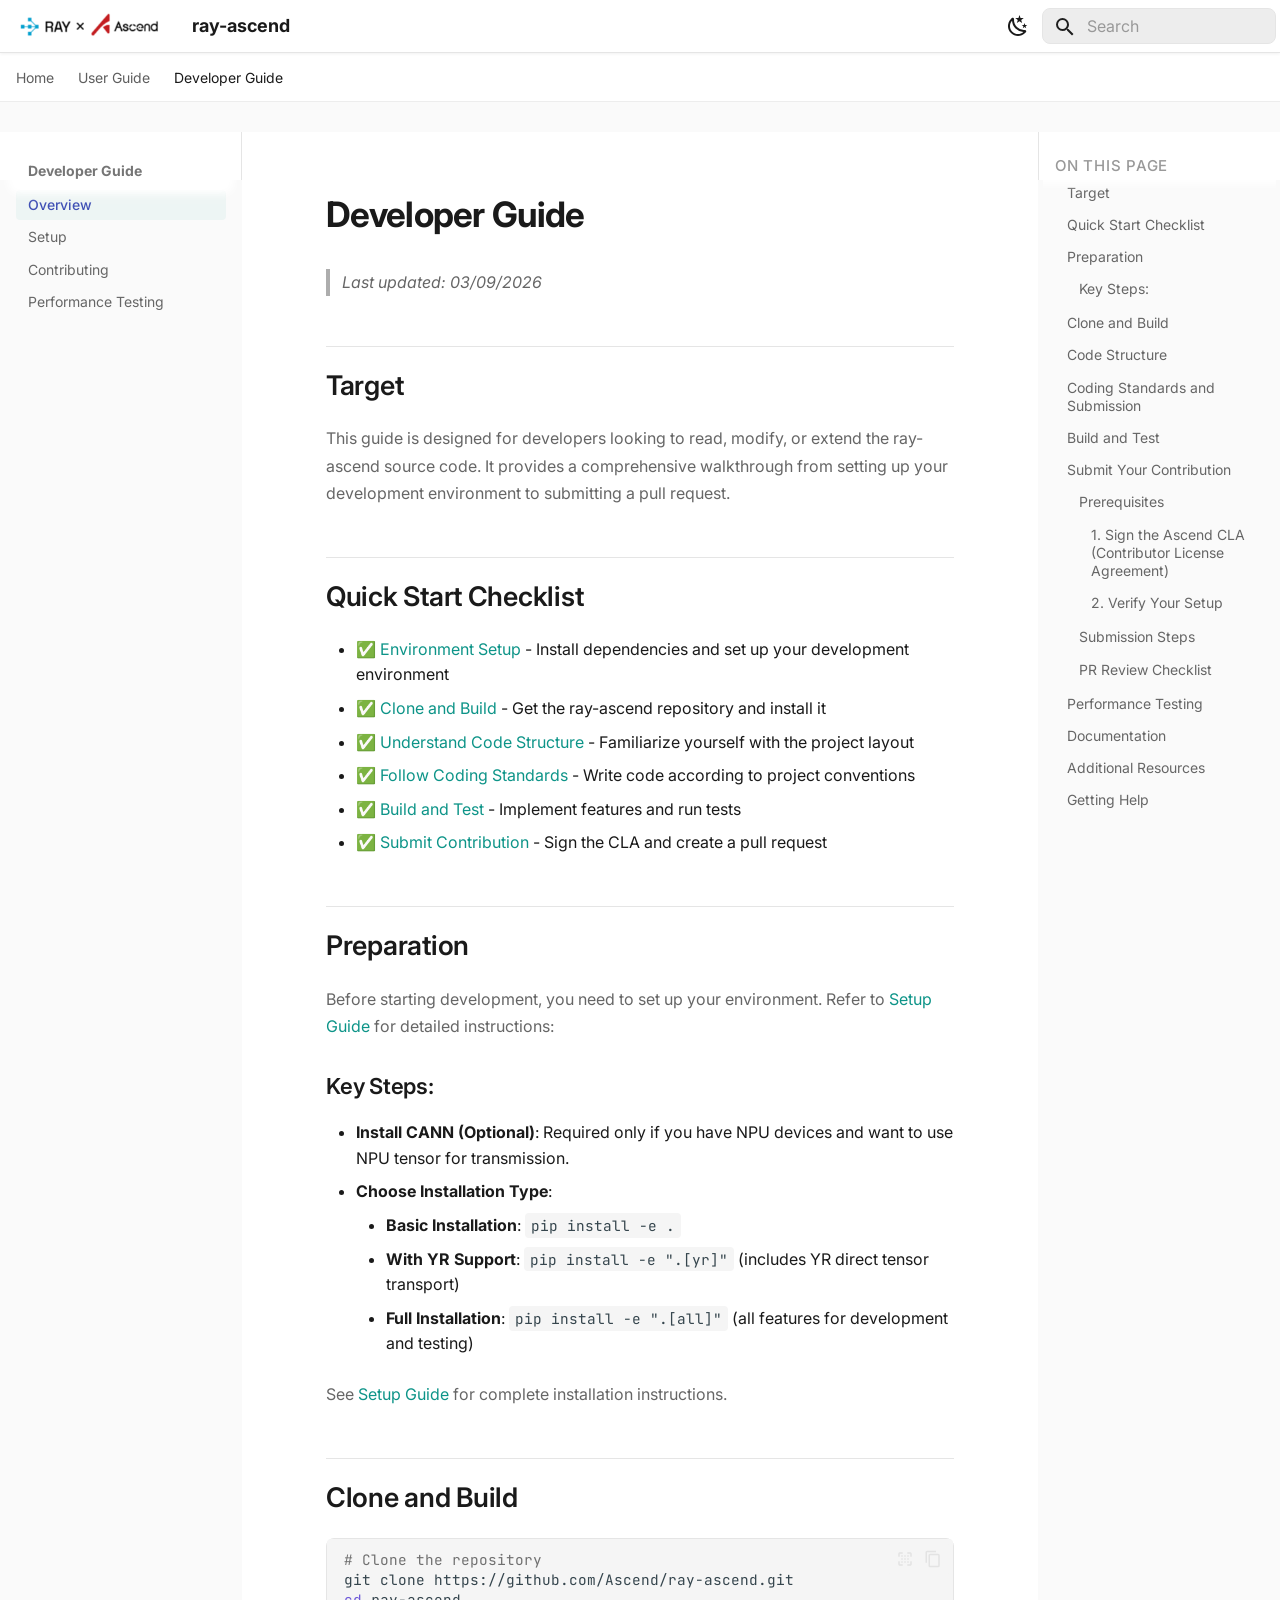
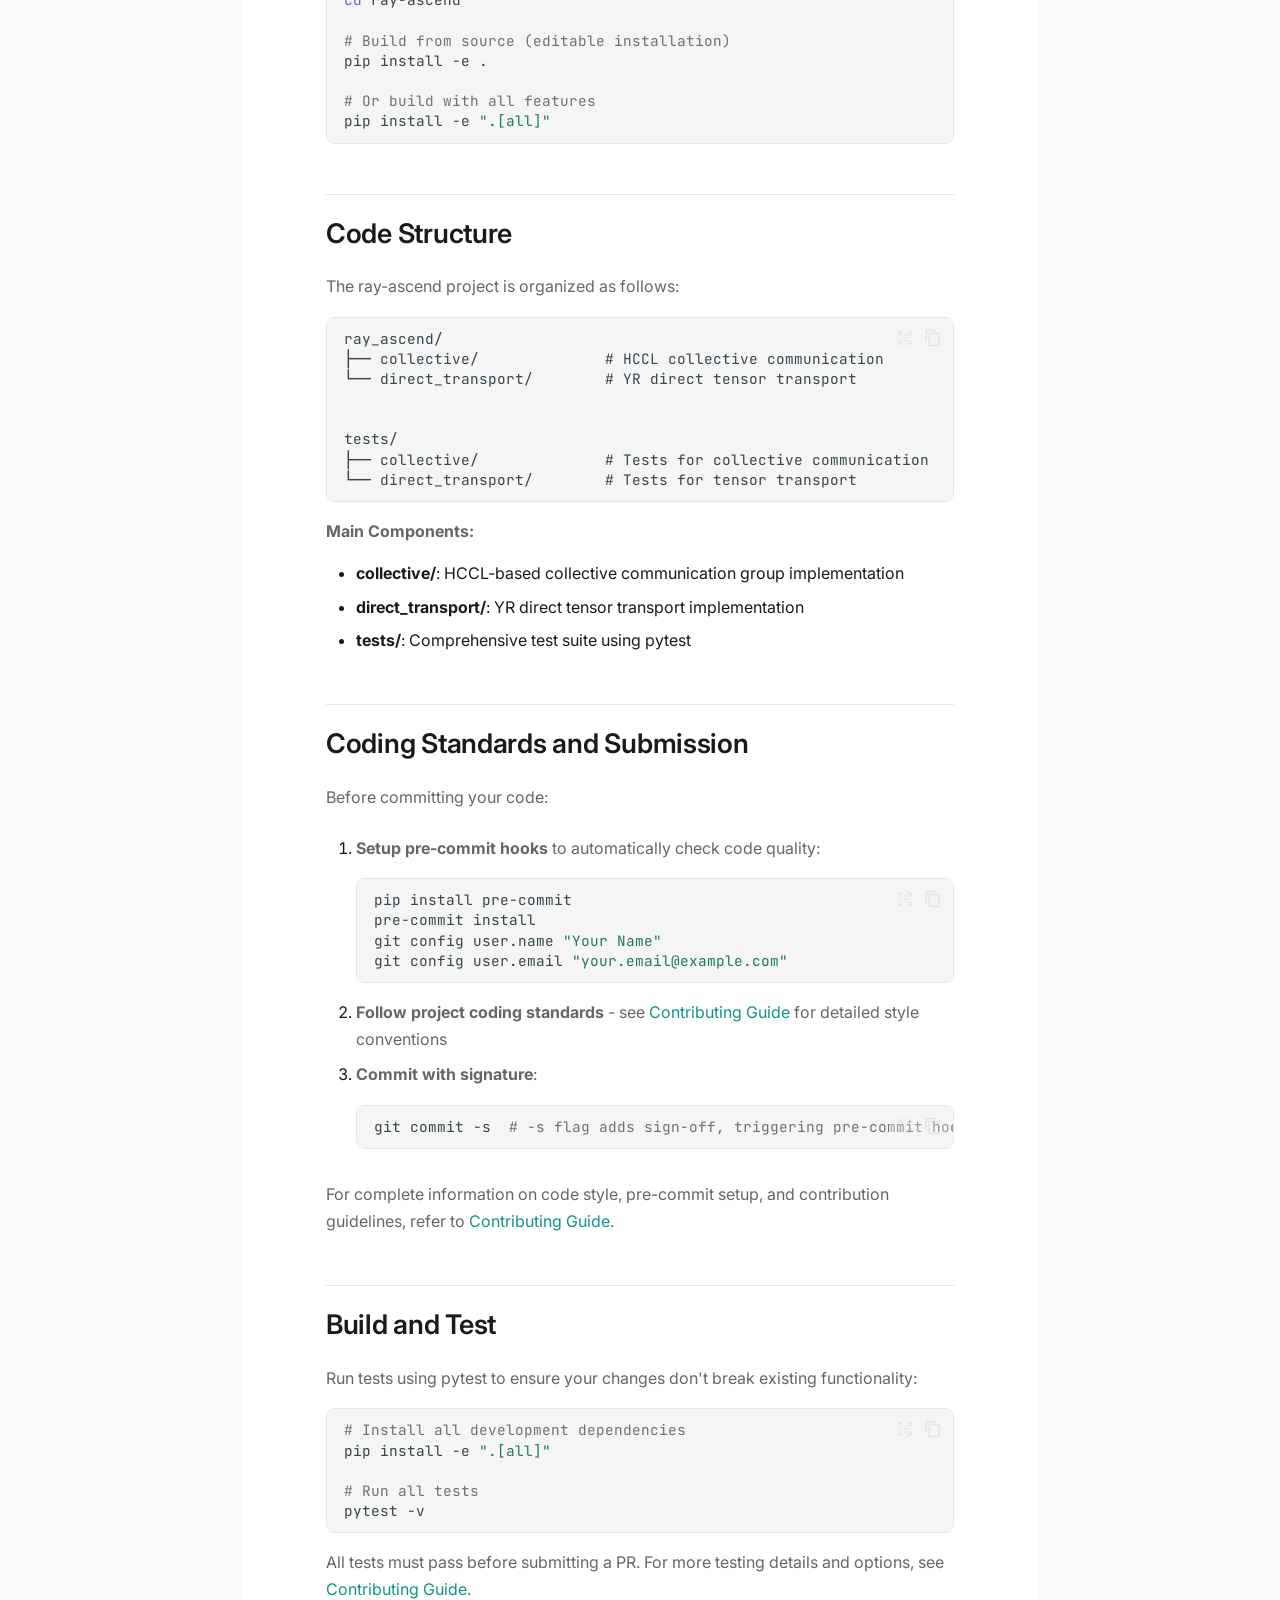
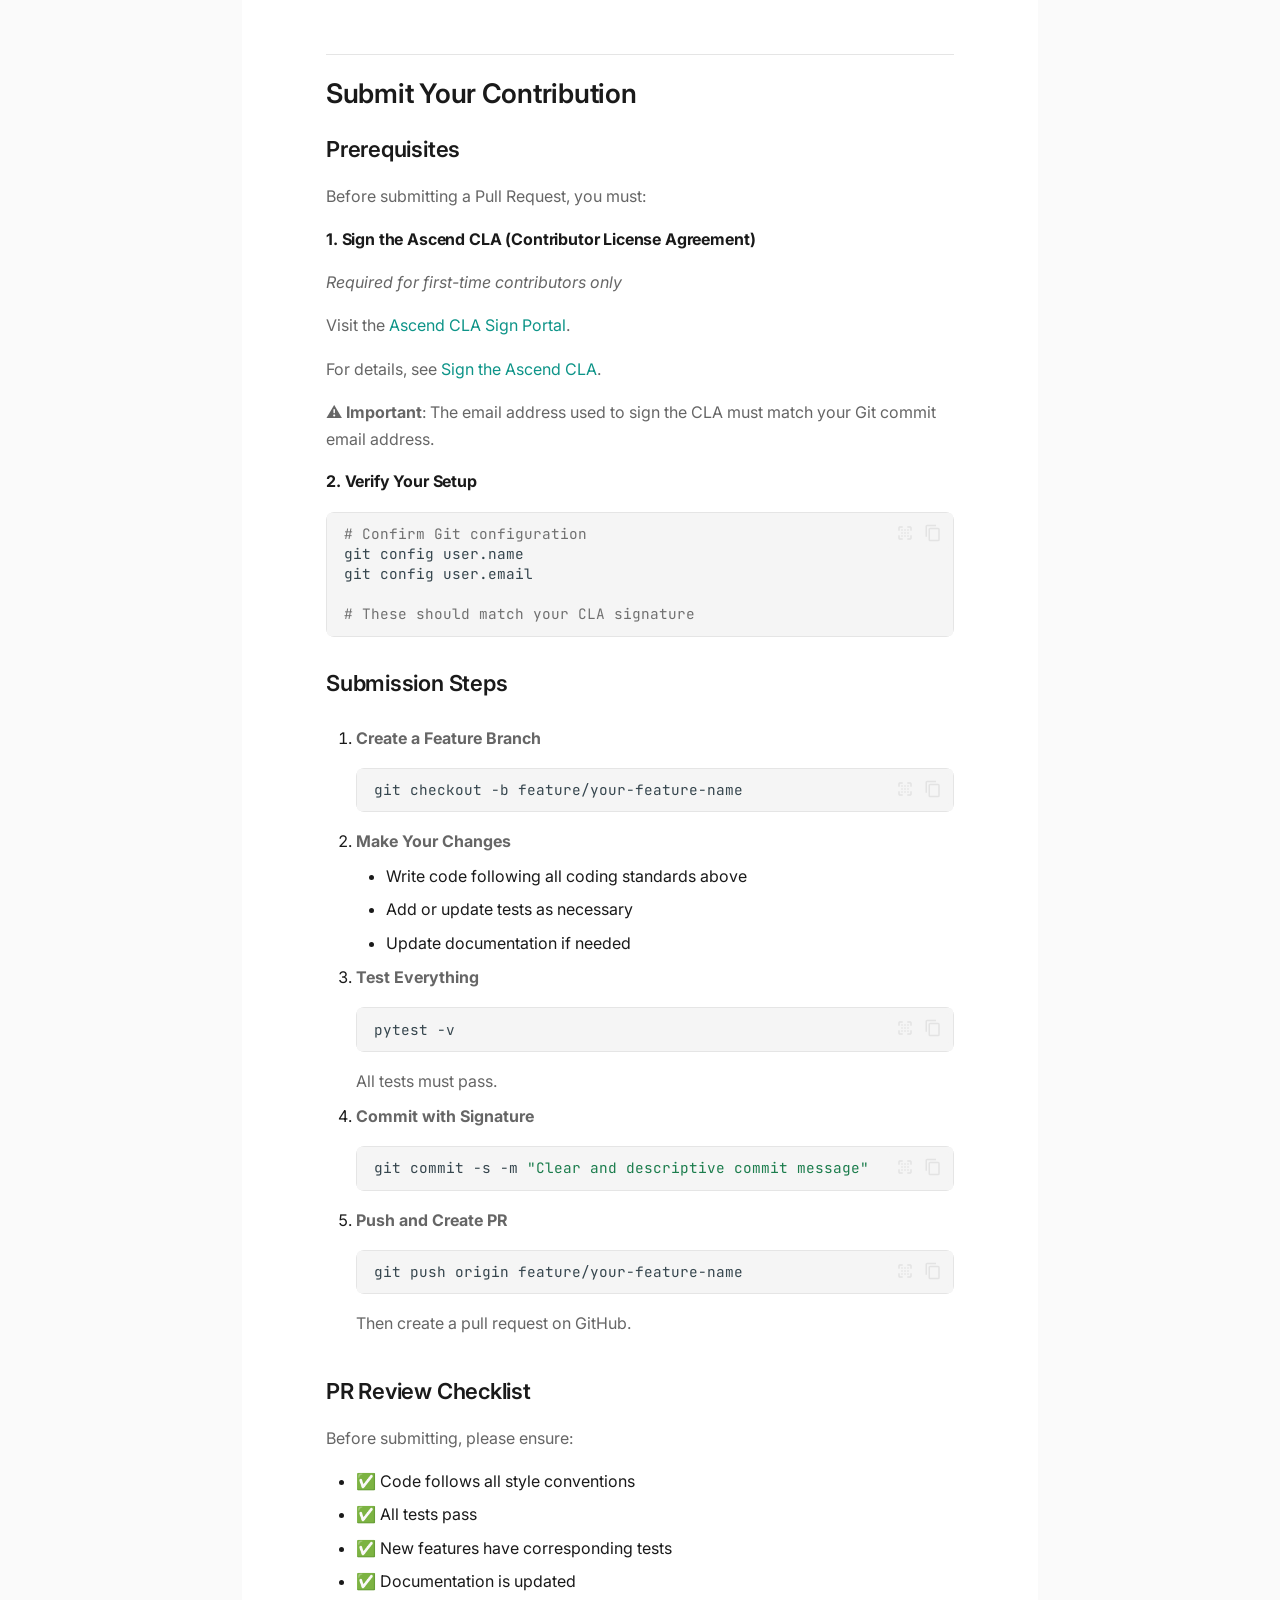
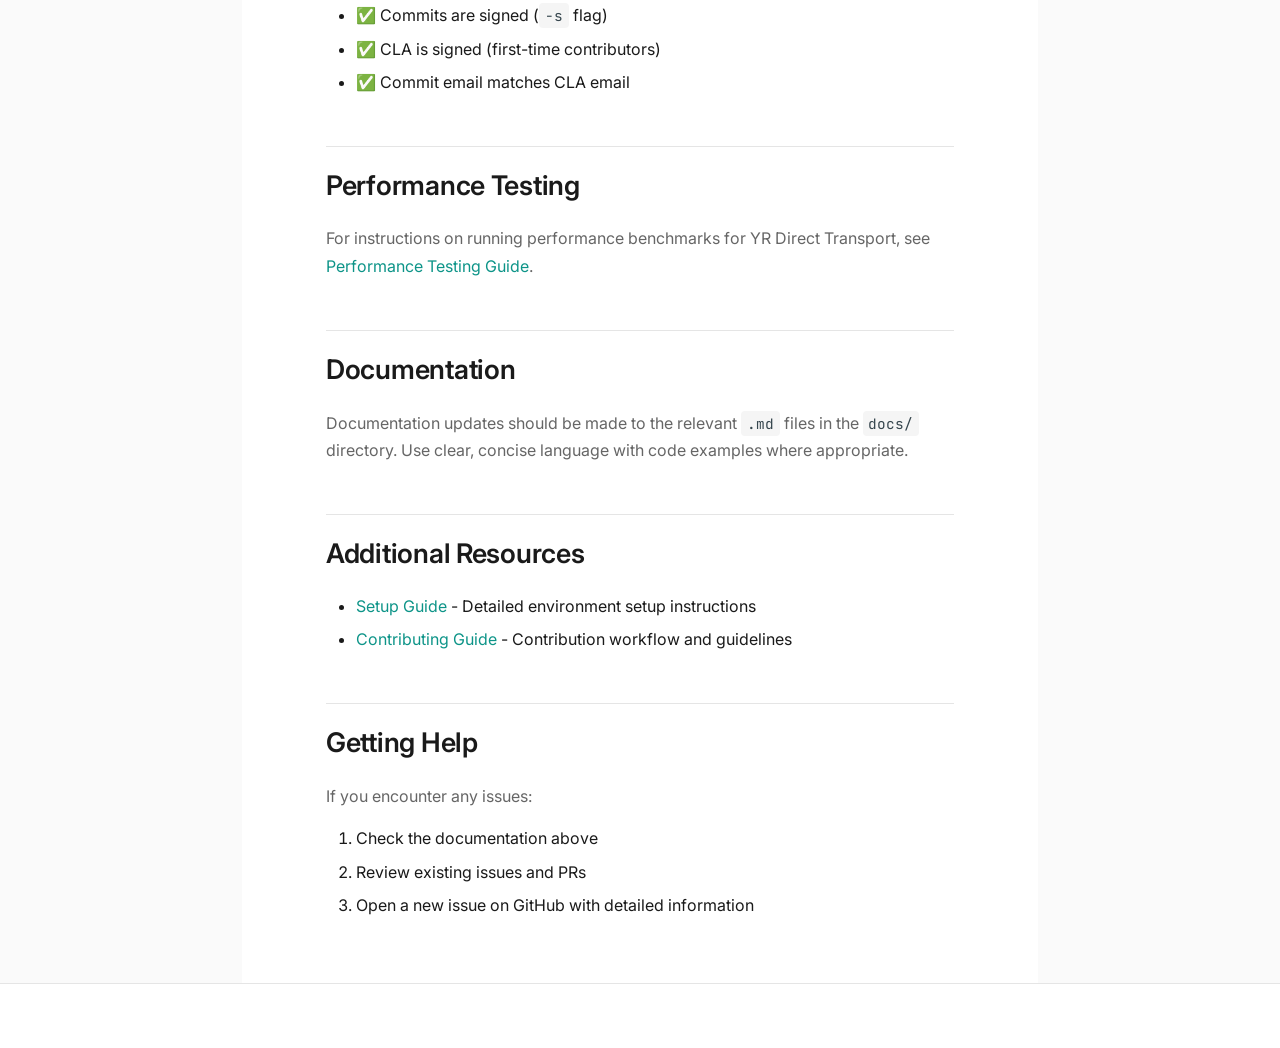
==== developer_guide/index.html @ de4c12b0 "Deployed 67916be with MkDocs version: 1.6.1" ====
<!doctype html>
<html lang="en" class="no-js">
  <head>
    
      <meta charset="utf-8">
      <meta name="viewport" content="width=device-width,initial-scale=1">
      
        <meta name="description" content="Ray Ascend">
      
      
        <meta name="author" content="ray-ascend">
      
      
      
        <link rel="prev" href="../user_guide/best_practices/">
      
      
        <link rel="next" href="setup/">
      
      
        
      
      
      <link rel="icon" href="../logo/ray-ascend-logo.png">
      <meta name="generator" content="mkdocs-1.6.1, mkdocs-material-9.7.6">
    
    
      
        <title>Overview - ray-ascend</title>
      
    
    
      <link rel="stylesheet" href="../assets/stylesheets/main.484c7ddc.min.css">
      
        
        <link rel="stylesheet" href="../assets/stylesheets/palette.ab4e12ef.min.css">
      
      


    
    
      
    
    
      
        
        
        <link rel="preconnect" href="https://fonts.gstatic.com" crossorigin>
        <link rel="stylesheet" href="https://fonts.googleapis.com/css?family=Inter:300,300i,400,400i,700,700i%7CJetBrains+Mono:400,400i,700,700i&display=fallback">
        <style>:root{--md-text-font:"Inter";--md-code-font:"JetBrains Mono"}</style>
      
    
    
      <link rel="stylesheet" href="../stylesheets/extra.css">
    
    <script>__md_scope=new URL("..",location),__md_hash=e=>[...e].reduce(((e,_)=>(e<<5)-e+_.charCodeAt(0)),0),__md_get=(e,_=localStorage,t=__md_scope)=>JSON.parse(_.getItem(t.pathname+"."+e)),__md_set=(e,_,t=localStorage,a=__md_scope)=>{try{t.setItem(a.pathname+"."+e,JSON.stringify(_))}catch(e){}}</script>
    
      

    
    
  </head>
  
  
    
    
      
    
    
    
    
    <body dir="ltr" data-md-color-scheme="default" data-md-color-primary="white" data-md-color-accent="teal">
  
    
    <input class="md-toggle" data-md-toggle="drawer" type="checkbox" id="__drawer" autocomplete="off">
    <input class="md-toggle" data-md-toggle="search" type="checkbox" id="__search" autocomplete="off">
    <label class="md-overlay" for="__drawer"></label>
    <div data-md-component="skip">
      
        
        <a href="#developer-guide" class="md-skip">
          Skip to content
        </a>
      
    </div>
    <div data-md-component="announce">
      
    </div>
    
    
      

<header class="md-header" data-md-component="header">
  <nav class="md-header__inner md-grid" aria-label="Header">
    <a href=".." title="ray-ascend" class="md-header__button md-logo" aria-label="ray-ascend" data-md-component="logo">
      
  <img src="../logo/ray-ascend-logo.png" alt="logo">

    </a>
    <label class="md-header__button md-icon" for="__drawer">
      
      <svg xmlns="http://www.w3.org/2000/svg" viewBox="0 0 24 24"><path d="M3 6h18v2H3zm0 5h18v2H3zm0 5h18v2H3z"/></svg>
    </label>
    <div class="md-header__title" data-md-component="header-title">
      <div class="md-header__ellipsis">
        <div class="md-header__topic">
          <span class="md-ellipsis">
            ray-ascend
          </span>
        </div>
        <div class="md-header__topic" data-md-component="header-topic">
          <span class="md-ellipsis">
            
              Overview
            
          </span>
        </div>
      </div>
    </div>
    
      
        <form class="md-header__option" data-md-component="palette">
  
    
    
    
    <input class="md-option" data-md-color-media="(prefers-color-scheme: light)" data-md-color-scheme="default" data-md-color-primary="white" data-md-color-accent="teal"  aria-label="Switch to dark mode"  type="radio" name="__palette" id="__palette_0">
    
      <label class="md-header__button md-icon" title="Switch to dark mode" for="__palette_1" hidden>
        <svg xmlns="http://www.w3.org/2000/svg" viewBox="0 0 24 24"><path d="m17.75 4.09-2.53 1.94.91 3.06-2.63-1.81-2.63 1.81.91-3.06-2.53-1.94L12.44 4l1.06-3 1.06 3zm3.5 6.91-1.64 1.25.59 1.98-1.7-1.17-1.7 1.17.59-1.98L15.75 11l2.06-.05L18.5 9l.69 1.95zm-2.28 4.95c.83-.08 1.72 1.1 1.19 1.85-.32.45-.66.87-1.08 1.27C15.17 23 8.84 23 4.94 19.07c-3.91-3.9-3.91-10.24 0-14.14.4-.4.82-.76 1.27-1.08.75-.53 1.93.36 1.85 1.19-.27 2.86.69 5.83 2.89 8.02a9.96 9.96 0 0 0 8.02 2.89m-1.64 2.02a12.08 12.08 0 0 1-7.8-3.47c-2.17-2.19-3.33-5-3.49-7.82-2.81 3.14-2.7 7.96.31 10.98 3.02 3.01 7.84 3.12 10.98.31"/></svg>
      </label>
    
  
    
    
    
    <input class="md-option" data-md-color-media="(prefers-color-scheme: dark)" data-md-color-scheme="slate" data-md-color-primary="black" data-md-color-accent="teal"  aria-label="Switch to light mode"  type="radio" name="__palette" id="__palette_1">
    
      <label class="md-header__button md-icon" title="Switch to light mode" for="__palette_0" hidden>
        <svg xmlns="http://www.w3.org/2000/svg" viewBox="0 0 24 24"><path d="M12 7a5 5 0 0 1 5 5 5 5 0 0 1-5 5 5 5 0 0 1-5-5 5 5 0 0 1 5-5m0 2a3 3 0 0 0-3 3 3 3 0 0 0 3 3 3 3 0 0 0 3-3 3 3 0 0 0-3-3m0-7 2.39 3.42C13.65 5.15 12.84 5 12 5s-1.65.15-2.39.42zM3.34 7l4.16-.35A7.2 7.2 0 0 0 5.94 8.5c-.44.74-.69 1.5-.83 2.29zm.02 10 1.76-3.77a7.131 7.131 0 0 0 2.38 4.14zM20.65 7l-1.77 3.79a7.02 7.02 0 0 0-2.38-4.15zm-.01 10-4.14.36c.59-.51 1.12-1.14 1.54-1.86.42-.73.69-1.5.83-2.29zM12 22l-2.41-3.44c.74.27 1.55.44 2.41.44.82 0 1.63-.17 2.37-.44z"/></svg>
      </label>
    
  
</form>
      
    
    
      <script>var palette=__md_get("__palette");if(palette&&palette.color){if("(prefers-color-scheme)"===palette.color.media){var media=matchMedia("(prefers-color-scheme: light)"),input=document.querySelector(media.matches?"[data-md-color-media='(prefers-color-scheme: light)']":"[data-md-color-media='(prefers-color-scheme: dark)']");palette.color.media=input.getAttribute("data-md-color-media"),palette.color.scheme=input.getAttribute("data-md-color-scheme"),palette.color.primary=input.getAttribute("data-md-color-primary"),palette.color.accent=input.getAttribute("data-md-color-accent")}for(var[key,value]of Object.entries(palette.color))document.body.setAttribute("data-md-color-"+key,value)}</script>
    
    
    
      
      
        <label class="md-header__button md-icon" for="__search">
          
          <svg xmlns="http://www.w3.org/2000/svg" viewBox="0 0 24 24"><path d="M9.5 3A6.5 6.5 0 0 1 16 9.5c0 1.61-.59 3.09-1.56 4.23l.27.27h.79l5 5-1.5 1.5-5-5v-.79l-.27-.27A6.52 6.52 0 0 1 9.5 16 6.5 6.5 0 0 1 3 9.5 6.5 6.5 0 0 1 9.5 3m0 2C7 5 5 7 5 9.5S7 14 9.5 14 14 12 14 9.5 12 5 9.5 5"/></svg>
        </label>
        <div class="md-search" data-md-component="search" role="dialog">
  <label class="md-search__overlay" for="__search"></label>
  <div class="md-search__inner" role="search">
    <form class="md-search__form" name="search">
      <input type="text" class="md-search__input" name="query" aria-label="Search" placeholder="Search" autocapitalize="off" autocorrect="off" autocomplete="off" spellcheck="false" data-md-component="search-query" required>
      <label class="md-search__icon md-icon" for="__search">
        
        <svg xmlns="http://www.w3.org/2000/svg" viewBox="0 0 24 24"><path d="M9.5 3A6.5 6.5 0 0 1 16 9.5c0 1.61-.59 3.09-1.56 4.23l.27.27h.79l5 5-1.5 1.5-5-5v-.79l-.27-.27A6.52 6.52 0 0 1 9.5 16 6.5 6.5 0 0 1 3 9.5 6.5 6.5 0 0 1 9.5 3m0 2C7 5 5 7 5 9.5S7 14 9.5 14 14 12 14 9.5 12 5 9.5 5"/></svg>
        
        <svg xmlns="http://www.w3.org/2000/svg" viewBox="0 0 24 24"><path d="M20 11v2H8l5.5 5.5-1.42 1.42L4.16 12l7.92-7.92L13.5 5.5 8 11z"/></svg>
      </label>
      <nav class="md-search__options" aria-label="Search">
        
          <a href="javascript:void(0)" class="md-search__icon md-icon" title="Share" aria-label="Share" data-clipboard data-clipboard-text="" data-md-component="search-share" tabindex="-1">
            
            <svg xmlns="http://www.w3.org/2000/svg" viewBox="0 0 24 24"><path d="M18 16.08c-.76 0-1.44.3-1.96.77L8.91 12.7c.05-.23.09-.46.09-.7s-.04-.47-.09-.7l7.05-4.11c.54.5 1.25.81 2.04.81a3 3 0 0 0 3-3 3 3 0 0 0-3-3 3 3 0 0 0-3 3c0 .24.04.47.09.7L8.04 9.81C7.5 9.31 6.79 9 6 9a3 3 0 0 0-3 3 3 3 0 0 0 3 3c.79 0 1.5-.31 2.04-.81l7.12 4.15c-.05.21-.08.43-.08.66 0 1.61 1.31 2.91 2.92 2.91s2.92-1.3 2.92-2.91A2.92 2.92 0 0 0 18 16.08"/></svg>
          </a>
        
        <button type="reset" class="md-search__icon md-icon" title="Clear" aria-label="Clear" tabindex="-1">
          
          <svg xmlns="http://www.w3.org/2000/svg" viewBox="0 0 24 24"><path d="M19 6.41 17.59 5 12 10.59 6.41 5 5 6.41 10.59 12 5 17.59 6.41 19 12 13.41 17.59 19 19 17.59 13.41 12z"/></svg>
        </button>
      </nav>
      
        <div class="md-search__suggest" data-md-component="search-suggest"></div>
      
    </form>
    <div class="md-search__output">
      <div class="md-search__scrollwrap" tabindex="0" data-md-scrollfix>
        <div class="md-search-result" data-md-component="search-result">
          <div class="md-search-result__meta">
            Initializing search
          </div>
          <ol class="md-search-result__list" role="presentation"></ol>
        </div>
      </div>
    </div>
  </div>
</div>
      
    
    
  </nav>
  
</header>
    
    <div class="md-container" data-md-component="container">
      
      
        
          
            
<nav class="md-tabs" aria-label="Tabs" data-md-component="tabs">
  <div class="md-grid">
    <ul class="md-tabs__list">
      
        
  
  
  
  
    <li class="md-tabs__item">
      <a href=".." class="md-tabs__link">
        
  
  
    
  
  Home

      </a>
    </li>
  

      
        
  
  
  
  
    
    
      <li class="md-tabs__item">
        <a href="../user_guide/" class="md-tabs__link">
          
  
  
  User Guide

        </a>
      </li>
    
  

      
        
  
  
  
    
  
  
    
    
      <li class="md-tabs__item md-tabs__item--active">
        <a href="./" class="md-tabs__link">
          
  
  
  Developer Guide

        </a>
      </li>
    
  

      
    </ul>
  </div>
</nav>
          
        
      
      <main class="md-main" data-md-component="main">
        <div class="md-main__inner md-grid">
          
            
              
              <div class="md-sidebar md-sidebar--primary" data-md-component="sidebar" data-md-type="navigation" >
                <div class="md-sidebar__scrollwrap">
                  <div class="md-sidebar__inner">
                    


  


<nav class="md-nav md-nav--primary md-nav--lifted" aria-label="Navigation" data-md-level="0">
  <label class="md-nav__title" for="__drawer">
    <a href=".." title="ray-ascend" class="md-nav__button md-logo" aria-label="ray-ascend" data-md-component="logo">
      
  <img src="../logo/ray-ascend-logo.png" alt="logo">

    </a>
    ray-ascend
  </label>
  
  <ul class="md-nav__list" data-md-scrollfix>
    
      
      
  
  
  
  
    <li class="md-nav__item">
      <a href=".." class="md-nav__link">
        
  
  
  <span class="md-ellipsis">
    
  
    Home
  

    
  </span>
  
  

      </a>
    </li>
  

    
      
      
  
  
  
  
    
    
    
    
      
      
        
      
    
    
    <li class="md-nav__item md-nav__item--nested">
      
        
        
          
        
        <input class="md-nav__toggle md-toggle md-toggle--indeterminate" type="checkbox" id="__nav_2" >
        
          
          <label class="md-nav__link" for="__nav_2" id="__nav_2_label" tabindex="0">
            
  
  
  <span class="md-ellipsis">
    
  
    User Guide
  

    
  </span>
  
  

            <span class="md-nav__icon md-icon"></span>
          </label>
        
        <nav class="md-nav" data-md-level="1" aria-labelledby="__nav_2_label" aria-expanded="false">
          <label class="md-nav__title" for="__nav_2">
            <span class="md-nav__icon md-icon"></span>
            
  
    User Guide
  

          </label>
          <ul class="md-nav__list" data-md-scrollfix>
            
              
                
  
  
  
  
    <li class="md-nav__item">
      <a href="../user_guide/" class="md-nav__link">
        
  
  
  <span class="md-ellipsis">
    
  
    Overview
  

    
  </span>
  
  

      </a>
    </li>
  

              
            
              
                
  
  
  
  
    <li class="md-nav__item">
      <a href="../user_guide/installation/" class="md-nav__link">
        
  
  
  <span class="md-ellipsis">
    
  
    Installation
  

    
  </span>
  
  

      </a>
    </li>
  

              
            
              
                
  
  
  
  
    <li class="md-nav__item">
      <a href="../user_guide/hccl_collective/" class="md-nav__link">
        
  
  
  <span class="md-ellipsis">
    
  
    HCCL Collective Communication
  

    
  </span>
  
  

      </a>
    </li>
  

              
            
              
                
  
  
  
  
    <li class="md-nav__item">
      <a href="../user_guide/yr_transport/" class="md-nav__link">
        
  
  
  <span class="md-ellipsis">
    
  
    YR Direct Transport
  

    
  </span>
  
  

      </a>
    </li>
  

              
            
              
                
  
  
  
  
    <li class="md-nav__item">
      <a href="../user_guide/api_reference/" class="md-nav__link">
        
  
  
  <span class="md-ellipsis">
    
  
    API Reference
  

    
  </span>
  
  

      </a>
    </li>
  

              
            
              
                
  
  
  
  
    <li class="md-nav__item">
      <a href="../user_guide/best_practices/" class="md-nav__link">
        
  
  
  <span class="md-ellipsis">
    
  
    Best Practices
  

    
  </span>
  
  

      </a>
    </li>
  

              
            
          </ul>
        </nav>
      
    </li>
  

    
      
      
  
  
    
  
  
  
    
    
    
    
      
        
        
      
      
        
      
    
    
    <li class="md-nav__item md-nav__item--active md-nav__item--section md-nav__item--nested">
      
        
        
        <input class="md-nav__toggle md-toggle " type="checkbox" id="__nav_3" checked>
        
          
          <label class="md-nav__link" for="__nav_3" id="__nav_3_label" tabindex="">
            
  
  
  <span class="md-ellipsis">
    
  
    Developer Guide
  

    
  </span>
  
  

            <span class="md-nav__icon md-icon"></span>
          </label>
        
        <nav class="md-nav" data-md-level="1" aria-labelledby="__nav_3_label" aria-expanded="true">
          <label class="md-nav__title" for="__nav_3">
            <span class="md-nav__icon md-icon"></span>
            
  
    Developer Guide
  

          </label>
          <ul class="md-nav__list" data-md-scrollfix>
            
              
                
  
  
    
  
  
  
    <li class="md-nav__item md-nav__item--active">
      
      <input class="md-nav__toggle md-toggle" type="checkbox" id="__toc">
      
      
        
      
      
        <label class="md-nav__link md-nav__link--active" for="__toc">
          
  
  
  <span class="md-ellipsis">
    
  
    Overview
  

    
  </span>
  
  

          <span class="md-nav__icon md-icon"></span>
        </label>
      
      <a href="./" class="md-nav__link md-nav__link--active">
        
  
  
  <span class="md-ellipsis">
    
  
    Overview
  

    
  </span>
  
  

      </a>
      
        

  

<nav class="md-nav md-nav--secondary" aria-label="On this page">
  
  
  
    
  
  
    <label class="md-nav__title" for="__toc">
      <span class="md-nav__icon md-icon"></span>
      On this page
    </label>
    <ul class="md-nav__list" data-md-component="toc" data-md-scrollfix>
      
        <li class="md-nav__item">
  <a href="#target" class="md-nav__link">
    <span class="md-ellipsis">
      
        Target
      
    </span>
  </a>
  
</li>
      
        <li class="md-nav__item">
  <a href="#quick-start-checklist" class="md-nav__link">
    <span class="md-ellipsis">
      
        Quick Start Checklist
      
    </span>
  </a>
  
</li>
      
        <li class="md-nav__item">
  <a href="#preparation" class="md-nav__link">
    <span class="md-ellipsis">
      
        Preparation
      
    </span>
  </a>
  
    <nav class="md-nav" aria-label="Preparation">
      <ul class="md-nav__list">
        
          <li class="md-nav__item">
  <a href="#key-steps" class="md-nav__link">
    <span class="md-ellipsis">
      
        Key Steps:
      
    </span>
  </a>
  
</li>
        
      </ul>
    </nav>
  
</li>
      
        <li class="md-nav__item">
  <a href="#clone-and-build" class="md-nav__link">
    <span class="md-ellipsis">
      
        Clone and Build
      
    </span>
  </a>
  
</li>
      
        <li class="md-nav__item">
  <a href="#code-structure" class="md-nav__link">
    <span class="md-ellipsis">
      
        Code Structure
      
    </span>
  </a>
  
</li>
      
        <li class="md-nav__item">
  <a href="#coding-standards-and-submission" class="md-nav__link">
    <span class="md-ellipsis">
      
        Coding Standards and Submission
      
    </span>
  </a>
  
</li>
      
        <li class="md-nav__item">
  <a href="#build-and-test" class="md-nav__link">
    <span class="md-ellipsis">
      
        Build and Test
      
    </span>
  </a>
  
</li>
      
        <li class="md-nav__item">
  <a href="#submit-your-contribution" class="md-nav__link">
    <span class="md-ellipsis">
      
        Submit Your Contribution
      
    </span>
  </a>
  
    <nav class="md-nav" aria-label="Submit Your Contribution">
      <ul class="md-nav__list">
        
          <li class="md-nav__item">
  <a href="#prerequisites" class="md-nav__link">
    <span class="md-ellipsis">
      
        Prerequisites
      
    </span>
  </a>
  
    <nav class="md-nav" aria-label="Prerequisites">
      <ul class="md-nav__list">
        
          <li class="md-nav__item">
  <a href="#1-sign-the-ascend-cla-contributor-license-agreement" class="md-nav__link">
    <span class="md-ellipsis">
      
        1. Sign the Ascend CLA (Contributor License Agreement)
      
    </span>
  </a>
  
</li>
        
          <li class="md-nav__item">
  <a href="#2-verify-your-setup" class="md-nav__link">
    <span class="md-ellipsis">
      
        2. Verify Your Setup
      
    </span>
  </a>
  
</li>
        
      </ul>
    </nav>
  
</li>
        
          <li class="md-nav__item">
  <a href="#submission-steps" class="md-nav__link">
    <span class="md-ellipsis">
      
        Submission Steps
      
    </span>
  </a>
  
</li>
        
          <li class="md-nav__item">
  <a href="#pr-review-checklist" class="md-nav__link">
    <span class="md-ellipsis">
      
        PR Review Checklist
      
    </span>
  </a>
  
</li>
        
      </ul>
    </nav>
  
</li>
      
        <li class="md-nav__item">
  <a href="#performance-testing" class="md-nav__link">
    <span class="md-ellipsis">
      
        Performance Testing
      
    </span>
  </a>
  
</li>
      
        <li class="md-nav__item">
  <a href="#documentation" class="md-nav__link">
    <span class="md-ellipsis">
      
        Documentation
      
    </span>
  </a>
  
</li>
      
        <li class="md-nav__item">
  <a href="#additional-resources" class="md-nav__link">
    <span class="md-ellipsis">
      
        Additional Resources
      
    </span>
  </a>
  
</li>
      
        <li class="md-nav__item">
  <a href="#getting-help" class="md-nav__link">
    <span class="md-ellipsis">
      
        Getting Help
      
    </span>
  </a>
  
</li>
      
    </ul>
  
</nav>
      
    </li>
  

              
            
              
                
  
  
  
  
    <li class="md-nav__item">
      <a href="setup/" class="md-nav__link">
        
  
  
  <span class="md-ellipsis">
    
  
    Setup
  

    
  </span>
  
  

      </a>
    </li>
  

              
            
              
                
  
  
  
  
    <li class="md-nav__item">
      <a href="contributing/" class="md-nav__link">
        
  
  
  <span class="md-ellipsis">
    
  
    Contributing
  

    
  </span>
  
  

      </a>
    </li>
  

              
            
              
                
  
  
  
  
    <li class="md-nav__item">
      <a href="performance_testing/" class="md-nav__link">
        
  
  
  <span class="md-ellipsis">
    
  
    Performance Testing
  

    
  </span>
  
  

      </a>
    </li>
  

              
            
          </ul>
        </nav>
      
    </li>
  

    
  </ul>
</nav>
                  </div>
                </div>
              </div>
            
            
              
              <div class="md-sidebar md-sidebar--secondary" data-md-component="sidebar" data-md-type="toc" >
                <div class="md-sidebar__scrollwrap">
                  <div class="md-sidebar__inner">
                    

  

<nav class="md-nav md-nav--secondary" aria-label="On this page">
  
  
  
    
  
  
    <label class="md-nav__title" for="__toc">
      <span class="md-nav__icon md-icon"></span>
      On this page
    </label>
    <ul class="md-nav__list" data-md-component="toc" data-md-scrollfix>
      
        <li class="md-nav__item">
  <a href="#target" class="md-nav__link">
    <span class="md-ellipsis">
      
        Target
      
    </span>
  </a>
  
</li>
      
        <li class="md-nav__item">
  <a href="#quick-start-checklist" class="md-nav__link">
    <span class="md-ellipsis">
      
        Quick Start Checklist
      
    </span>
  </a>
  
</li>
      
        <li class="md-nav__item">
  <a href="#preparation" class="md-nav__link">
    <span class="md-ellipsis">
      
        Preparation
      
    </span>
  </a>
  
    <nav class="md-nav" aria-label="Preparation">
      <ul class="md-nav__list">
        
          <li class="md-nav__item">
  <a href="#key-steps" class="md-nav__link">
    <span class="md-ellipsis">
      
        Key Steps:
      
    </span>
  </a>
  
</li>
        
      </ul>
    </nav>
  
</li>
      
        <li class="md-nav__item">
  <a href="#clone-and-build" class="md-nav__link">
    <span class="md-ellipsis">
      
        Clone and Build
      
    </span>
  </a>
  
</li>
      
        <li class="md-nav__item">
  <a href="#code-structure" class="md-nav__link">
    <span class="md-ellipsis">
      
        Code Structure
      
    </span>
  </a>
  
</li>
      
        <li class="md-nav__item">
  <a href="#coding-standards-and-submission" class="md-nav__link">
    <span class="md-ellipsis">
      
        Coding Standards and Submission
      
    </span>
  </a>
  
</li>
      
        <li class="md-nav__item">
  <a href="#build-and-test" class="md-nav__link">
    <span class="md-ellipsis">
      
        Build and Test
      
    </span>
  </a>
  
</li>
      
        <li class="md-nav__item">
  <a href="#submit-your-contribution" class="md-nav__link">
    <span class="md-ellipsis">
      
        Submit Your Contribution
      
    </span>
  </a>
  
    <nav class="md-nav" aria-label="Submit Your Contribution">
      <ul class="md-nav__list">
        
          <li class="md-nav__item">
  <a href="#prerequisites" class="md-nav__link">
    <span class="md-ellipsis">
      
        Prerequisites
      
    </span>
  </a>
  
    <nav class="md-nav" aria-label="Prerequisites">
      <ul class="md-nav__list">
        
          <li class="md-nav__item">
  <a href="#1-sign-the-ascend-cla-contributor-license-agreement" class="md-nav__link">
    <span class="md-ellipsis">
      
        1. Sign the Ascend CLA (Contributor License Agreement)
      
    </span>
  </a>
  
</li>
        
          <li class="md-nav__item">
  <a href="#2-verify-your-setup" class="md-nav__link">
    <span class="md-ellipsis">
      
        2. Verify Your Setup
      
    </span>
  </a>
  
</li>
        
      </ul>
    </nav>
  
</li>
        
          <li class="md-nav__item">
  <a href="#submission-steps" class="md-nav__link">
    <span class="md-ellipsis">
      
        Submission Steps
      
    </span>
  </a>
  
</li>
        
          <li class="md-nav__item">
  <a href="#pr-review-checklist" class="md-nav__link">
    <span class="md-ellipsis">
      
        PR Review Checklist
      
    </span>
  </a>
  
</li>
        
      </ul>
    </nav>
  
</li>
      
        <li class="md-nav__item">
  <a href="#performance-testing" class="md-nav__link">
    <span class="md-ellipsis">
      
        Performance Testing
      
    </span>
  </a>
  
</li>
      
        <li class="md-nav__item">
  <a href="#documentation" class="md-nav__link">
    <span class="md-ellipsis">
      
        Documentation
      
    </span>
  </a>
  
</li>
      
        <li class="md-nav__item">
  <a href="#additional-resources" class="md-nav__link">
    <span class="md-ellipsis">
      
        Additional Resources
      
    </span>
  </a>
  
</li>
      
        <li class="md-nav__item">
  <a href="#getting-help" class="md-nav__link">
    <span class="md-ellipsis">
      
        Getting Help
      
    </span>
  </a>
  
</li>
      
    </ul>
  
</nav>
                  </div>
                </div>
              </div>
            
          
          
            <div class="md-content" data-md-component="content">
              
              <article class="md-content__inner md-typeset">
                
                  



<h1 id="developer-guide">Developer Guide<a class="headerlink" href="#developer-guide" title="Permanent link">&para;</a></h1>
<blockquote>
<p><em>Last updated: 03/09/2026</em></p>
</blockquote>
<h2 id="target">Target<a class="headerlink" href="#target" title="Permanent link">&para;</a></h2>
<p>This guide is designed for developers looking to read, modify, or extend the ray-ascend
source code. It provides a comprehensive walkthrough from setting up your development
environment to submitting a pull request.</p>
<h2 id="quick-start-checklist">Quick Start Checklist<a class="headerlink" href="#quick-start-checklist" title="Permanent link">&para;</a></h2>
<ul>
<li>✅ <a href="#preparation">Environment Setup</a> - Install dependencies and set up your development
  environment</li>
<li>✅ <a href="#clone-and-build">Clone and Build</a> - Get the ray-ascend repository and install it</li>
<li>✅ <a href="#code-structure">Understand Code Structure</a> - Familiarize yourself with the project
  layout</li>
<li>✅ <a href="#coding-standards-and-submission">Follow Coding Standards</a> - Write code according
  to project conventions</li>
<li>✅ <a href="#build-and-test">Build and Test</a> - Implement features and run tests</li>
<li>✅ <a href="#submit-your-contribution">Submit Contribution</a> - Sign the CLA and create a pull
  request</li>
</ul>
<h2 id="preparation">Preparation<a class="headerlink" href="#preparation" title="Permanent link">&para;</a></h2>
<p>Before starting development, you need to set up your environment. Refer to
<a href="setup/#install-cann">Setup Guide</a> for detailed instructions:</p>
<h3 id="key-steps">Key Steps:<a class="headerlink" href="#key-steps" title="Permanent link">&para;</a></h3>
<ul>
<li><strong>Install CANN (Optional)</strong>: Required only if you have NPU devices and want to use NPU
  tensor for transmission.</li>
<li><strong>Choose Installation Type</strong>:<ul>
<li><strong>Basic Installation</strong>: <code>pip install -e .</code></li>
<li><strong>With YR Support</strong>: <code>pip install -e ".[yr]"</code> (includes YR direct tensor transport)</li>
<li><strong>Full Installation</strong>: <code>pip install -e ".[all]"</code> (all features for development and
  testing)</li>
</ul>
</li>
</ul>
<p>See <a href="setup/#install-minimum-ray-ascend-hccl-only">Setup Guide</a> for complete
installation instructions.</p>
<h2 id="clone-and-build">Clone and Build<a class="headerlink" href="#clone-and-build" title="Permanent link">&para;</a></h2>
<div class="language-bash highlight"><pre><span></span><code><span id="__span-0-1"><a id="__codelineno-0-1" name="__codelineno-0-1" href="#__codelineno-0-1"></a><span class="c1"># Clone the repository</span>
</span><span id="__span-0-2"><a id="__codelineno-0-2" name="__codelineno-0-2" href="#__codelineno-0-2"></a>git<span class="w"> </span>clone<span class="w"> </span>https://github.com/Ascend/ray-ascend.git
</span><span id="__span-0-3"><a id="__codelineno-0-3" name="__codelineno-0-3" href="#__codelineno-0-3"></a><span class="nb">cd</span><span class="w"> </span>ray-ascend
</span><span id="__span-0-4"><a id="__codelineno-0-4" name="__codelineno-0-4" href="#__codelineno-0-4"></a>
</span><span id="__span-0-5"><a id="__codelineno-0-5" name="__codelineno-0-5" href="#__codelineno-0-5"></a><span class="c1"># Build from source (editable installation)</span>
</span><span id="__span-0-6"><a id="__codelineno-0-6" name="__codelineno-0-6" href="#__codelineno-0-6"></a>pip<span class="w"> </span>install<span class="w"> </span>-e<span class="w"> </span>.
</span><span id="__span-0-7"><a id="__codelineno-0-7" name="__codelineno-0-7" href="#__codelineno-0-7"></a>
</span><span id="__span-0-8"><a id="__codelineno-0-8" name="__codelineno-0-8" href="#__codelineno-0-8"></a><span class="c1"># Or build with all features</span>
</span><span id="__span-0-9"><a id="__codelineno-0-9" name="__codelineno-0-9" href="#__codelineno-0-9"></a>pip<span class="w"> </span>install<span class="w"> </span>-e<span class="w"> </span><span class="s2">&quot;.[all]&quot;</span>
</span></code></pre></div>
<h2 id="code-structure">Code Structure<a class="headerlink" href="#code-structure" title="Permanent link">&para;</a></h2>
<p>The ray-ascend project is organized as follows:</p>
<div class="language-text highlight"><pre><span></span><code><span id="__span-1-1"><a id="__codelineno-1-1" name="__codelineno-1-1" href="#__codelineno-1-1"></a>ray_ascend/
</span><span id="__span-1-2"><a id="__codelineno-1-2" name="__codelineno-1-2" href="#__codelineno-1-2"></a>├── collective/              # HCCL collective communication
</span><span id="__span-1-3"><a id="__codelineno-1-3" name="__codelineno-1-3" href="#__codelineno-1-3"></a>└── direct_transport/        # YR direct tensor transport
</span><span id="__span-1-4"><a id="__codelineno-1-4" name="__codelineno-1-4" href="#__codelineno-1-4"></a>
</span><span id="__span-1-5"><a id="__codelineno-1-5" name="__codelineno-1-5" href="#__codelineno-1-5"></a>
</span><span id="__span-1-6"><a id="__codelineno-1-6" name="__codelineno-1-6" href="#__codelineno-1-6"></a>tests/
</span><span id="__span-1-7"><a id="__codelineno-1-7" name="__codelineno-1-7" href="#__codelineno-1-7"></a>├── collective/              # Tests for collective communication
</span><span id="__span-1-8"><a id="__codelineno-1-8" name="__codelineno-1-8" href="#__codelineno-1-8"></a>└── direct_transport/        # Tests for tensor transport
</span></code></pre></div>
<p><strong>Main Components:</strong></p>
<ul>
<li><strong>collective/</strong>: HCCL-based collective communication group implementation</li>
<li><strong>direct_transport/</strong>: YR direct tensor transport implementation</li>
<li><strong>tests/</strong>: Comprehensive test suite using pytest</li>
</ul>
<h2 id="coding-standards-and-submission">Coding Standards and Submission<a class="headerlink" href="#coding-standards-and-submission" title="Permanent link">&para;</a></h2>
<p>Before committing your code:</p>
<ol>
<li>
<p><strong>Setup pre-commit hooks</strong> to automatically check code quality:</p>
<div class="language-bash highlight"><pre><span></span><code><span id="__span-2-1"><a id="__codelineno-2-1" name="__codelineno-2-1" href="#__codelineno-2-1"></a>pip<span class="w"> </span>install<span class="w"> </span>pre-commit
</span><span id="__span-2-2"><a id="__codelineno-2-2" name="__codelineno-2-2" href="#__codelineno-2-2"></a>pre-commit<span class="w"> </span>install
</span><span id="__span-2-3"><a id="__codelineno-2-3" name="__codelineno-2-3" href="#__codelineno-2-3"></a>git<span class="w"> </span>config<span class="w"> </span>user.name<span class="w"> </span><span class="s2">&quot;Your Name&quot;</span>
</span><span id="__span-2-4"><a id="__codelineno-2-4" name="__codelineno-2-4" href="#__codelineno-2-4"></a>git<span class="w"> </span>config<span class="w"> </span>user.email<span class="w"> </span><span class="s2">&quot;your.email@example.com&quot;</span>
</span></code></pre></div>
</li>
<li>
<p><strong>Follow project coding standards</strong> - see
   <a href="contributing/#code-style">Contributing Guide</a> for detailed style conventions</p>
</li>
<li>
<p><strong>Commit with signature</strong>:</p>
<div class="language-bash highlight"><pre><span></span><code><span id="__span-3-1"><a id="__codelineno-3-1" name="__codelineno-3-1" href="#__codelineno-3-1"></a>git<span class="w"> </span>commit<span class="w"> </span>-s<span class="w">  </span><span class="c1"># -s flag adds sign-off, triggering pre-commit hooks</span>
</span></code></pre></div>
</li>
</ol>
<p>For complete information on code style, pre-commit setup, and contribution guidelines,
refer to <a href="contributing/#contribution-guidelines">Contributing Guide</a>.</p>
<h2 id="build-and-test">Build and Test<a class="headerlink" href="#build-and-test" title="Permanent link">&para;</a></h2>
<p>Run tests using pytest to ensure your changes don't break existing functionality:</p>
<div class="language-bash highlight"><pre><span></span><code><span id="__span-4-1"><a id="__codelineno-4-1" name="__codelineno-4-1" href="#__codelineno-4-1"></a><span class="c1"># Install all development dependencies</span>
</span><span id="__span-4-2"><a id="__codelineno-4-2" name="__codelineno-4-2" href="#__codelineno-4-2"></a>pip<span class="w"> </span>install<span class="w"> </span>-e<span class="w"> </span><span class="s2">&quot;.[all]&quot;</span>
</span><span id="__span-4-3"><a id="__codelineno-4-3" name="__codelineno-4-3" href="#__codelineno-4-3"></a>
</span><span id="__span-4-4"><a id="__codelineno-4-4" name="__codelineno-4-4" href="#__codelineno-4-4"></a><span class="c1"># Run all tests</span>
</span><span id="__span-4-5"><a id="__codelineno-4-5" name="__codelineno-4-5" href="#__codelineno-4-5"></a>pytest<span class="w"> </span>-v
</span></code></pre></div>
<p>All tests must pass before submitting a PR. For more testing details and options, see
<a href="contributing/#running-tests">Contributing Guide</a>.</p>
<h2 id="submit-your-contribution">Submit Your Contribution<a class="headerlink" href="#submit-your-contribution" title="Permanent link">&para;</a></h2>
<h3 id="prerequisites">Prerequisites<a class="headerlink" href="#prerequisites" title="Permanent link">&para;</a></h3>
<p>Before submitting a Pull Request, you must:</p>
<h4 id="1-sign-the-ascend-cla-contributor-license-agreement">1. Sign the Ascend CLA (Contributor License Agreement)<a class="headerlink" href="#1-sign-the-ascend-cla-contributor-license-agreement" title="Permanent link">&para;</a></h4>
<p><em>Required for first-time contributors only</em></p>
<p>Visit the
<a href="https://clasign.osinfra.cn/sign/690ca9ddf91c03dee6082ab1">Ascend CLA Sign Portal</a>.</p>
<p>For details, see <a href="contributing/#sign-the-ascend-cla">Sign the Ascend CLA</a>.</p>
<p>⚠️ <strong>Important</strong>: The email address used to sign the CLA must match your Git commit
email address.</p>
<h4 id="2-verify-your-setup">2. Verify Your Setup<a class="headerlink" href="#2-verify-your-setup" title="Permanent link">&para;</a></h4>
<div class="language-bash highlight"><pre><span></span><code><span id="__span-5-1"><a id="__codelineno-5-1" name="__codelineno-5-1" href="#__codelineno-5-1"></a><span class="c1"># Confirm Git configuration</span>
</span><span id="__span-5-2"><a id="__codelineno-5-2" name="__codelineno-5-2" href="#__codelineno-5-2"></a>git<span class="w"> </span>config<span class="w"> </span>user.name
</span><span id="__span-5-3"><a id="__codelineno-5-3" name="__codelineno-5-3" href="#__codelineno-5-3"></a>git<span class="w"> </span>config<span class="w"> </span>user.email
</span><span id="__span-5-4"><a id="__codelineno-5-4" name="__codelineno-5-4" href="#__codelineno-5-4"></a>
</span><span id="__span-5-5"><a id="__codelineno-5-5" name="__codelineno-5-5" href="#__codelineno-5-5"></a><span class="c1"># These should match your CLA signature</span>
</span></code></pre></div>
<h3 id="submission-steps">Submission Steps<a class="headerlink" href="#submission-steps" title="Permanent link">&para;</a></h3>
<ol>
<li>
<p><strong>Create a Feature Branch</strong></p>
<div class="language-bash highlight"><pre><span></span><code><span id="__span-6-1"><a id="__codelineno-6-1" name="__codelineno-6-1" href="#__codelineno-6-1"></a>git<span class="w"> </span>checkout<span class="w"> </span>-b<span class="w"> </span>feature/your-feature-name
</span></code></pre></div>
</li>
<li>
<p><strong>Make Your Changes</strong></p>
<ul>
<li>Write code following all coding standards above</li>
<li>Add or update tests as necessary</li>
<li>Update documentation if needed</li>
</ul>
</li>
<li>
<p><strong>Test Everything</strong></p>
<div class="language-bash highlight"><pre><span></span><code><span id="__span-7-1"><a id="__codelineno-7-1" name="__codelineno-7-1" href="#__codelineno-7-1"></a>pytest<span class="w"> </span>-v
</span></code></pre></div>
<p>All tests must pass.</p>
</li>
<li>
<p><strong>Commit with Signature</strong></p>
<div class="language-bash highlight"><pre><span></span><code><span id="__span-8-1"><a id="__codelineno-8-1" name="__codelineno-8-1" href="#__codelineno-8-1"></a>git<span class="w"> </span>commit<span class="w"> </span>-s<span class="w"> </span>-m<span class="w"> </span><span class="s2">&quot;Clear and descriptive commit message&quot;</span>
</span></code></pre></div>
</li>
<li>
<p><strong>Push and Create PR</strong></p>
<div class="language-bash highlight"><pre><span></span><code><span id="__span-9-1"><a id="__codelineno-9-1" name="__codelineno-9-1" href="#__codelineno-9-1"></a>git<span class="w"> </span>push<span class="w"> </span>origin<span class="w"> </span>feature/your-feature-name
</span></code></pre></div>
<p>Then create a pull request on GitHub.</p>
</li>
</ol>
<h3 id="pr-review-checklist">PR Review Checklist<a class="headerlink" href="#pr-review-checklist" title="Permanent link">&para;</a></h3>
<p>Before submitting, please ensure:</p>
<ul>
<li>✅ Code follows all style conventions</li>
<li>✅ All tests pass</li>
<li>✅ New features have corresponding tests</li>
<li>✅ Documentation is updated</li>
<li>✅ Commits are signed (<code>-s</code> flag)</li>
<li>✅ CLA is signed (first-time contributors)</li>
<li>✅ Commit email matches CLA email</li>
</ul>
<h2 id="performance-testing">Performance Testing<a class="headerlink" href="#performance-testing" title="Permanent link">&para;</a></h2>
<p>For instructions on running performance benchmarks for YR Direct Transport, see
<a href="performance_testing/">Performance Testing Guide</a>.</p>
<h2 id="documentation">Documentation<a class="headerlink" href="#documentation" title="Permanent link">&para;</a></h2>
<p>Documentation updates should be made to the relevant <code>.md</code> files in the <code>docs/</code>
directory. Use clear, concise language with code examples where appropriate.</p>
<h2 id="additional-resources">Additional Resources<a class="headerlink" href="#additional-resources" title="Permanent link">&para;</a></h2>
<ul>
<li><a href="setup/">Setup Guide</a> - Detailed environment setup instructions</li>
<li><a href="contributing/">Contributing Guide</a> - Contribution workflow and guidelines</li>
</ul>
<h2 id="getting-help">Getting Help<a class="headerlink" href="#getting-help" title="Permanent link">&para;</a></h2>
<p>If you encounter any issues:</p>
<ol>
<li>Check the documentation above</li>
<li>Review existing issues and PRs</li>
<li>Open a new issue on GitHub with detailed information</li>
</ol>












                
              </article>
            </div>
          
          
<script>var target=document.getElementById(location.hash.slice(1));target&&target.name&&(target.checked=target.name.startsWith("__tabbed_"))</script>
        </div>
        
          <button type="button" class="md-top md-icon" data-md-component="top" hidden>
  
  <svg xmlns="http://www.w3.org/2000/svg" viewBox="0 0 24 24"><path d="M13 20h-2V8l-5.5 5.5-1.42-1.42L12 4.16l7.92 7.92-1.42 1.42L13 8z"/></svg>
  Back to top
</button>
        
      </main>
      
        <footer class="md-footer">
  
  <div class="md-footer-meta md-typeset">
    <div class="md-footer-meta__inner md-grid">
      <div class="md-copyright">
  
  
    Made with
    <a href="https://squidfunk.github.io/mkdocs-material/" target="_blank" rel="noopener">
      Material for MkDocs
    </a>
  
</div>
      
        
<div class="md-social">
  
    
    
    
    
      
      
    
    <a href="https://gitcode.com/Ascend/ray-ascend" target="_blank" rel="noopener" title="gitcode.com" class="md-social__link">
      <svg xmlns="http://www.w3.org/2000/svg" viewBox="0 0 448 512"><!--! Font Awesome Free 7.1.0 by @fontawesome - https://fontawesome.com License - https://fontawesome.com/license/free (Icons: CC BY 4.0, Fonts: SIL OFL 1.1, Code: MIT License) Copyright 2025 Fonticons, Inc.--><path d="M439.6 236.1 244 40.5c-5.4-5.5-12.8-8.5-20.4-8.5s-15 3-20.4 8.4L162.5 81l51.5 51.5c27.1-9.1 52.7 16.8 43.4 43.7l49.7 49.7c34.2-11.8 61.2 31 35.5 56.7-26.5 26.5-70.2-2.9-56-37.3L240.3 199v121.9c25.3 12.5 22.3 41.8 9.1 55-6.4 6.4-15.2 10.1-24.3 10.1s-17.8-3.6-24.3-10.1c-17.6-17.6-11.1-46.9 11.2-56v-123c-20.8-8.5-24.6-30.7-18.6-45L142.6 101 8.5 235.1C3 240.6 0 247.9 0 255.5s3 15 8.5 20.4l195.6 195.7c5.4 5.4 12.7 8.4 20.4 8.4s15-3 20.4-8.4l194.7-194.7c5.4-5.4 8.4-12.8 8.4-20.4s-3-15-8.4-20.4"/></svg>
    </a>
  
</div>
      
    </div>
  </div>
</footer>
      
    </div>
    <div class="md-dialog" data-md-component="dialog">
      <div class="md-dialog__inner md-typeset"></div>
    </div>
    
    
    
      
      
      <script id="__config" type="application/json">{"annotate": null, "base": "..", "features": ["navigation.instant", "navigation.tabs", "navigation.sections", "navigation.expand", "navigation.top", "toc.follow", "search.suggest", "search.highlight", "search.share", "content.code.copy", "content.code.select"], "search": "../assets/javascripts/workers/search.2c215733.min.js", "tags": null, "translations": {"clipboard.copied": "Copied to clipboard", "clipboard.copy": "Copy to clipboard", "search.result.more.one": "1 more on this page", "search.result.more.other": "# more on this page", "search.result.none": "No matching documents", "search.result.one": "1 matching document", "search.result.other": "# matching documents", "search.result.placeholder": "Type to start searching", "search.result.term.missing": "Missing", "select.version": "Select version"}, "version": null}</script>
    
    
      <script src="../assets/javascripts/bundle.79ae519e.min.js"></script>
      
    
  </body>
</html>
---- assets/stylesheets/main.484c7ddc.min.css ----
@charset "UTF-8";html{-webkit-text-size-adjust:none;-moz-text-size-adjust:none;text-size-adjust:none;box-sizing:border-box}*,:after,:before{box-sizing:inherit}@media (prefers-reduced-motion){*,:after,:before{transition:none!important}}body{margin:0}a,button,input,label{-webkit-tap-highlight-color:transparent}a{color:inherit;text-decoration:none}hr{border:0;box-sizing:initial;display:block;height:.05rem;overflow:visible;padding:0}small{font-size:80%}sub,sup{line-height:1em}img{border-style:none}table{border-collapse:initial;border-spacing:0}td,th{font-weight:400;vertical-align:top}button{background:#0000;border:0;font-family:inherit;font-size:inherit;margin:0;padding:0}input{border:0;outline:none}:root{--md-primary-fg-color:#4051b5;--md-primary-fg-color--light:#5d6cc0;--md-primary-fg-color--dark:#303fa1;--md-primary-bg-color:#fff;--md-primary-bg-color--light:#ffffffb3;--md-accent-fg-color:#526cfe;--md-accent-fg-color--transparent:#526cfe1a;--md-accent-bg-color:#fff;--md-accent-bg-color--light:#ffffffb3}[data-md-color-scheme=default]{color-scheme:light}[data-md-color-scheme=default] img[src$="#gh-dark-mode-only"],[data-md-color-scheme=default] img[src$="#only-dark"]{display:none}:root,[data-md-color-scheme=default]{--md-hue:225deg;--md-default-fg-color:#000000de;--md-default-fg-color--light:#0000008a;--md-default-fg-color--lighter:#00000052;--md-default-fg-color--lightest:#00000012;--md-default-bg-color:#fff;--md-default-bg-color--light:#ffffffb3;--md-default-bg-color--lighter:#ffffff4d;--md-default-bg-color--lightest:#ffffff1f;--md-code-fg-color:#36464e;--md-code-bg-color:#f5f5f5;--md-code-bg-color--light:#f5f5f5b3;--md-code-bg-color--lighter:#f5f5f54d;--md-code-hl-color:#4287ff;--md-code-hl-color--light:#4287ff1a;--md-code-hl-number-color:#d52a2a;--md-code-hl-special-color:#db1457;--md-code-hl-function-color:#a846b9;--md-code-hl-constant-color:#6e59d9;--md-code-hl-keyword-color:#3f6ec6;--md-code-hl-string-color:#1c7d4d;--md-code-hl-name-color:var(--md-code-fg-color);--md-code-hl-operator-color:var(--md-default-fg-color--light);--md-code-hl-punctuation-color:var(--md-default-fg-color--light);--md-code-hl-comment-color:var(--md-default-fg-color--light);--md-code-hl-generic-color:var(--md-default-fg-color--light);--md-code-hl-variable-color:var(--md-default-fg-color--light);--md-typeset-color:var(--md-default-fg-color);--md-typeset-a-color:var(--md-primary-fg-color);--md-typeset-del-color:#f5503d26;--md-typeset-ins-color:#0bd57026;--md-typeset-kbd-color:#fafafa;--md-typeset-kbd-accent-color:#fff;--md-typeset-kbd-border-color:#b8b8b8;--md-typeset-mark-color:#ffff0080;--md-typeset-table-color:#0000001f;--md-typeset-table-color--light:rgba(0,0,0,.035);--md-admonition-fg-color:var(--md-default-fg-color);--md-admonition-bg-color:var(--md-default-bg-color);--md-warning-fg-color:#000000de;--md-warning-bg-color:#ff9;--md-footer-fg-color:#fff;--md-footer-fg-color--light:#ffffffb3;--md-footer-fg-color--lighter:#ffffff73;--md-footer-bg-color:#000000de;--md-footer-bg-color--dark:#00000052;--md-shadow-z1:0 0.2rem 0.5rem #0000000d,0 0 0.05rem #0000001a;--md-shadow-z2:0 0.2rem 0.5rem #0000001a,0 0 0.05rem #00000040;--md-shadow-z3:0 0.2rem 0.5rem #0003,0 0 0.05rem #00000059}.md-icon svg{fill:currentcolor;display:block;height:1.2rem;width:1.2rem}body{-webkit-font-smoothing:antialiased;-moz-osx-font-smoothing:grayscale;--md-text-font-family:var(--md-text-font,_),-apple-system,BlinkMacSystemFont,Helvetica,Arial,sans-serif;--md-code-font-family:var(--md-code-font,_),SFMono-Regular,Consolas,Menlo,monospace}aside,body,input{font-feature-settings:"kern","liga";color:var(--md-typeset-color);font-family:var(--md-text-font-family)}code,kbd,pre{font-feature-settings:"kern";font-family:var(--md-code-font-family)}:root{--md-typeset-table-sort-icon:url('data:image/svg+xml;charset=utf-8,<svg xmlns="http://www.w3.org/2000/svg" viewBox="0 0 24 24"><path d="m18 21-4-4h3V7h-3l4-4 4 4h-3v10h3M2 19v-2h10v2M2 13v-2h7v2M2 7V5h4v2z"/></svg>');--md-typeset-table-sort-icon--asc:url('data:image/svg+xml;charset=utf-8,<svg xmlns="http://www.w3.org/2000/svg" viewBox="0 0 24 24"><path d="M19 17h3l-4 4-4-4h3V3h2M2 17h10v2H2M6 5v2H2V5m0 6h7v2H2z"/></svg>');--md-typeset-table-sort-icon--desc:url('data:image/svg+xml;charset=utf-8,<svg xmlns="http://www.w3.org/2000/svg" viewBox="0 0 24 24"><path d="M19 7h3l-4-4-4 4h3v14h2M2 17h10v2H2M6 5v2H2V5m0 6h7v2H2z"/></svg>')}.md-typeset{-webkit-print-color-adjust:exact;color-adjust:exact;font-size:.8rem;line-height:1.6;overflow-wrap:break-word}@media print{.md-typeset{font-size:.68rem}}.md-typeset blockquote,.md-typeset dl,.md-typeset figure,.md-typeset ol,.md-typeset pre,.md-typeset ul{margin-bottom:1em;margin-top:1em}.md-typeset h1{color:var(--md-default-fg-color--light);font-size:2em;line-height:1.3;margin:0 0 1.25em}.md-typeset h1,.md-typeset h2{font-weight:300;letter-spacing:-.01em}.md-typeset h2{font-size:1.5625em;line-height:1.4;margin:1.6em 0 .64em}.md-typeset h3{font-size:1.25em;font-weight:400;letter-spacing:-.01em;line-height:1.5;margin:1.6em 0 .8em}.md-typeset h2+h3{margin-top:.8em}.md-typeset h4{font-weight:700;letter-spacing:-.01em;margin:1em 0}.md-typeset h5,.md-typeset h6{color:var(--md-default-fg-color--light);font-size:.8em;font-weight:700;letter-spacing:-.01em;margin:1.25em 0}.md-typeset h5{text-transform:uppercase}.md-typeset h5 code{text-transform:none}.md-typeset hr{border-bottom:.05rem solid var(--md-default-fg-color--lightest);display:flow-root;margin:1.5em 0}.md-typeset a{color:var(--md-typeset-a-color);word-break:break-word}.md-typeset a,.md-typeset a:before{transition:color 125ms}.md-typeset a:focus,.md-typeset a:hover{color:var(--md-accent-fg-color)}.md-typeset a:focus code,.md-typeset a:hover code{background-color:var(--md-accent-fg-color--transparent);color:var(--md-accent-fg-color)}.md-typeset a code{color:var(--md-typeset-a-color)}.md-typeset a.focus-visible{outline-color:var(--md-accent-fg-color);outline-offset:.2rem}.md-typeset code,.md-typeset kbd,.md-typeset pre{color:var(--md-code-fg-color);direction:ltr;font-variant-ligatures:none;transition:background-color 125ms}@media print{.md-typeset code,.md-typeset kbd,.md-typeset pre{white-space:pre-wrap}}.md-typeset code{background-color:var(--md-code-bg-color);border-radius:.1rem;-webkit-box-decoration-break:clone;box-decoration-break:clone;font-size:.85em;padding:0 .2941176471em;transition:color 125ms,background-color 125ms;word-break:break-word}.md-typeset code:not(.focus-visible){-webkit-tap-highlight-color:transparent;outline:none}.md-typeset pre{display:flow-root;line-height:1.4;position:relative}.md-typeset pre>code{-webkit-box-decoration-break:slice;box-decoration-break:slice;box-shadow:none;display:block;margin:0;outline-color:var(--md-accent-fg-color);overflow:auto;padding:.7720588235em 1.1764705882em;scrollbar-color:var(--md-default-fg-color--lighter) #0000;scrollbar-width:thin;touch-action:auto;word-break:normal}.md-typeset pre>code:hover{scrollbar-color:var(--md-accent-fg-color) #0000}.md-typeset pre>code::-webkit-scrollbar{height:.2rem;width:.2rem}.md-typeset pre>code::-webkit-scrollbar-thumb{background-color:var(--md-default-fg-color--lighter)}.md-typeset pre>code::-webkit-scrollbar-thumb:hover{background-color:var(--md-accent-fg-color)}.md-typeset kbd{background-color:var(--md-typeset-kbd-color);border-radius:.1rem;box-shadow:0 .1rem 0 .05rem var(--md-typeset-kbd-border-color),0 .1rem 0 var(--md-typeset-kbd-border-color),0 -.1rem .2rem var(--md-typeset-kbd-accent-color) inset;color:var(--md-default-fg-color);display:inline-block;font-size:.75em;padding:0 .6666666667em;vertical-align:text-top;word-break:break-word}.md-typeset mark{background-color:var(--md-typeset-mark-color);-webkit-box-decoration-break:clone;box-decoration-break:clone;color:inherit;word-break:break-word}.md-typeset abbr{cursor:help;text-decoration:none}.md-typeset [data-preview],.md-typeset abbr{border-bottom:.05rem dotted var(--md-default-fg-color--light)}.md-typeset small{opacity:.75}[dir=ltr] .md-typeset sub,[dir=ltr] .md-typeset sup{margin-left:.078125em}[dir=rtl] .md-typeset sub,[dir=rtl] .md-typeset sup{margin-right:.078125em}[dir=ltr] .md-typeset blockquote{padding-left:.6rem}[dir=rtl] .md-typeset blockquote{padding-right:.6rem}[dir=ltr] .md-typeset blockquote{border-left:.2rem solid var(--md-default-fg-color--lighter)}[dir=rtl] .md-typeset blockquote{border-right:.2rem solid var(--md-default-fg-color--lighter)}.md-typeset blockquote{color:var(--md-default-fg-color--light);margin-left:0;margin-right:0}.md-typeset ul{list-style-type:disc}.md-typeset ul[type]{list-style-type:revert-layer}[dir=ltr] .md-typeset ol,[dir=ltr] .md-typeset ul{margin-left:.625em}[dir=rtl] .md-typeset ol,[dir=rtl] .md-typeset ul{margin-right:.625em}.md-typeset ol,.md-typeset ul{padding:0}.md-typeset ol:not([hidden]),.md-typeset ul:not([hidden]){display:flow-root}.md-typeset ol ol,.md-typeset ul ol{list-style-type:lower-alpha}.md-typeset ol ol ol,.md-typeset ul ol ol{list-style-type:lower-roman}.md-typeset ol ol ol ol,.md-typeset ul ol ol ol{list-style-type:upper-alpha}.md-typeset ol ol ol ol ol,.md-typeset ul ol ol ol ol{list-style-type:upper-roman}.md-typeset ol[type],.md-typeset ul[type]{list-style-type:revert-layer}[dir=ltr] .md-typeset ol li,[dir=ltr] .md-typeset ul li{margin-left:1.25em}[dir=rtl] .md-typeset ol li,[dir=rtl] .md-typeset ul li{margin-right:1.25em}.md-typeset ol li,.md-typeset ul li{margin-bottom:.5em}.md-typeset ol li blockquote,.md-typeset ol li p,.md-typeset ul li blockquote,.md-typeset ul li p{margin:.5em 0}.md-typeset ol li:last-child,.md-typeset ul li:last-child{margin-bottom:0}[dir=ltr] .md-typeset ol li ol,[dir=ltr] .md-typeset ol li ul,[dir=ltr] .md-typeset ul li ol,[dir=ltr] .md-typeset ul li ul{margin-left:.625em}[dir=rtl] .md-typeset ol li ol,[dir=rtl] .md-typeset ol li ul,[dir=rtl] .md-typeset ul li ol,[dir=rtl] .md-typeset ul li ul{margin-right:.625em}.md-typeset ol li ol,.md-typeset ol li ul,.md-typeset ul li ol,.md-typeset ul li ul{margin-bottom:.5em;margin-top:.5em}[dir=ltr] .md-typeset dd{margin-left:1.875em}[dir=rtl] .md-typeset dd{margin-right:1.875em}.md-typeset dd{margin-bottom:1.5em;margin-top:1em}.md-typeset img,.md-typeset svg,.md-typeset video{height:auto;max-width:100%}.md-typeset img[align=left]{margin:1em 1em 1em 0}.md-typeset img[align=right]{margin:1em 0 1em 1em}.md-typeset img[align]:only-child{margin-top:0}.md-typeset figure{display:flow-root;margin:1em auto;max-width:100%;text-align:center;width:fit-content}.md-typeset figure img{display:block;margin:0 auto}.md-typeset figcaption{font-style:italic;margin:1em auto;max-width:24rem}.md-typeset iframe{max-width:100%}.md-typeset table:not([class]){background-color:var(--md-default-bg-color);border:.05rem solid var(--md-typeset-table-color);border-radius:.1rem;display:inline-block;font-size:.64rem;max-width:100%;overflow:auto;touch-action:auto}@media print{.md-typeset table:not([class]){display:table}}.md-typeset table:not([class])+*{margin-top:1.5em}.md-typeset table:not([class]) td>:first-child,.md-typeset table:not([class]) th>:first-child{margin-top:0}.md-typeset table:not([class]) td>:last-child,.md-typeset table:not([class]) th>:last-child{margin-bottom:0}.md-typeset table:not([class]) td:not([align]),.md-typeset table:not([class]) th:not([align]){text-align:left}[dir=rtl] .md-typeset table:not([class]) td:not([align]),[dir=rtl] .md-typeset table:not([class]) th:not([align]){text-align:right}.md-typeset table:not([class]) th{font-weight:700;min-width:5rem;padding:.9375em 1.25em;vertical-align:top}.md-typeset table:not([class]) td{border-top:.05rem solid var(--md-typeset-table-color);padding:.9375em 1.25em;vertical-align:top}.md-typeset table:not([class]) tbody tr{transition:background-color 125ms}.md-typeset table:not([class]) tbody tr:hover{background-color:var(--md-typeset-table-color--light);box-shadow:0 .05rem 0 var(--md-default-bg-color) inset}.md-typeset table:not([class]) a{word-break:normal}.md-typeset table th[role=columnheader]{cursor:pointer}[dir=ltr] .md-typeset table th[role=columnheader]:after{margin-left:.5em}[dir=rtl] .md-typeset table th[role=columnheader]:after{margin-right:.5em}.md-typeset table th[role=columnheader]:after{content:"";display:inline-block;height:1.2em;-webkit-mask-image:var(--md-typeset-table-sort-icon);mask-image:var(--md-typeset-table-sort-icon);-webkit-mask-repeat:no-repeat;mask-repeat:no-repeat;-webkit-mask-size:contain;mask-size:contain;transition:background-color 125ms;vertical-align:text-bottom;width:1.2em}.md-typeset table th[role=columnheader]:hover:after{background-color:var(--md-default-fg-color--lighter)}.md-typeset table th[role=columnheader][aria-sort=ascending]:after{background-color:var(--md-default-fg-color--light);-webkit-mask-image:var(--md-typeset-table-sort-icon--asc);mask-image:var(--md-typeset-table-sort-icon--asc)}.md-typeset table th[role=columnheader][aria-sort=descending]:after{background-color:var(--md-default-fg-color--light);-webkit-mask-image:var(--md-typeset-table-sort-icon--desc);mask-image:var(--md-typeset-table-sort-icon--desc)}.md-typeset__scrollwrap{margin:1em -.8rem;overflow-x:auto;touch-action:auto}.md-typeset__table{display:inline-block;margin-bottom:.5em;padding:0 .8rem}@media print{.md-typeset__table{display:block}}html .md-typeset__table table{display:table;margin:0;overflow:hidden;width:100%}@media screen and (max-width:44.984375em){.md-content__inner>pre{margin:1em -.8rem}.md-content__inner>pre code{border-radius:0}}.md-typeset .md-author{border-radius:100%;display:block;flex-shrink:0;height:1.6rem;overflow:hidden;position:relative;transition:color 125ms,transform 125ms;width:1.6rem}.md-typeset .md-author img{display:block}.md-typeset .md-author--more{background:var(--md-default-fg-color--lightest);color:var(--md-default-fg-color--lighter);font-size:.6rem;font-weight:700;line-height:1.6rem;text-align:center}.md-typeset .md-author--long{height:2.4rem;width:2.4rem}.md-typeset a.md-author{transform:scale(1)}.md-typeset a.md-author img{border-radius:100%;filter:grayscale(100%) opacity(75%);transition:filter 125ms}.md-typeset a.md-author:focus,.md-typeset a.md-author:hover{transform:scale(1.1);z-index:1}.md-typeset a.md-author:focus img,.md-typeset a.md-author:hover img{filter:grayscale(0)}.md-banner{background-color:var(--md-footer-bg-color);color:var(--md-footer-fg-color);overflow:auto}@media print{.md-banner{display:none}}.md-banner--warning{background-color:var(--md-warning-bg-color);color:var(--md-warning-fg-color)}.md-banner__inner{font-size:.7rem;margin:.6rem auto;padding:0 .8rem}[dir=ltr] .md-banner__button{float:right}[dir=rtl] .md-banner__button{float:left}.md-banner__button{color:inherit;cursor:pointer;transition:opacity .25s}.no-js .md-banner__button{display:none}.md-banner__button:hover{opacity:.7}html{font-size:125%;height:100%;overflow-x:hidden}@media screen and (min-width:100em){html{font-size:137.5%}}@media screen and (min-width:125em){html{font-size:150%}}body{background-color:var(--md-default-bg-color);display:flex;flex-direction:column;font-size:.5rem;min-height:100%;position:relative;width:100%}@media print{body{display:block}}@media screen and (max-width:59.984375em){body[data-md-scrolllock]{position:fixed}}.md-grid{margin-left:auto;margin-right:auto;max-width:61rem}.md-container{display:flex;flex-direction:column;flex-grow:1}@media print{.md-container{display:block}}.md-main{flex-grow:1}.md-main__inner{display:flex;height:100%;margin-top:1.5rem}.md-ellipsis{overflow:hidden;text-overflow:ellipsis}.md-toggle{display:none}.md-option{height:0;opacity:0;position:absolute;width:0}.md-option:checked+label:not([hidden]){display:block}.md-option.focus-visible+label{outline-color:var(--md-accent-fg-color);outline-style:auto}.md-skip{background-color:var(--md-default-fg-color);border-radius:.1rem;color:var(--md-default-bg-color);font-size:.64rem;margin:.5rem;opacity:0;outline-color:var(--md-accent-fg-color);padding:.3rem .5rem;position:fixed;transform:translateY(.4rem);z-index:-1}.md-skip:focus{opacity:1;transform:translateY(0);transition:transform .25s cubic-bezier(.4,0,.2,1),opacity 175ms 75ms;z-index:10}@page{margin:25mm}:root{--md-clipboard-icon:url('data:image/svg+xml;charset=utf-8,<svg xmlns="http://www.w3.org/2000/svg" viewBox="0 0 24 24"><path d="M19 21H8V7h11m0-2H8a2 2 0 0 0-2 2v14a2 2 0 0 0 2 2h11a2 2 0 0 0 2-2V7a2 2 0 0 0-2-2m-3-4H4a2 2 0 0 0-2 2v14h2V3h12z"/></svg>')}.md-clipboard{border-radius:.1rem;color:var(--md-default-fg-color--lightest);cursor:pointer;height:1.5em;outline-color:var(--md-accent-fg-color);outline-offset:.1rem;transition:color .25s;width:1.5em;z-index:1}@media print{.md-clipboard{display:none}}.md-clipboard:not(.focus-visible){-webkit-tap-highlight-color:transparent;outline:none}:hover>.md-clipboard{color:var(--md-default-fg-color--light)}.md-clipboard:focus,.md-clipboard:hover{color:var(--md-accent-fg-color)}.md-clipboard:after{background-color:currentcolor;content:"";display:block;height:1.125em;margin:0 auto;-webkit-mask-image:var(--md-clipboard-icon);mask-image:var(--md-clipboard-icon);-webkit-mask-position:center;mask-position:center;-webkit-mask-repeat:no-repeat;mask-repeat:no-repeat;-webkit-mask-size:contain;mask-size:contain;width:1.125em}.md-clipboard--inline{cursor:pointer}.md-clipboard--inline code{transition:color .25s,background-color .25s}.md-clipboard--inline:focus code,.md-clipboard--inline:hover code{background-color:var(--md-accent-fg-color--transparent);color:var(--md-accent-fg-color)}:root{--md-code-select-icon:url('data:image/svg+xml;charset=utf-8,<svg xmlns="http://www.w3.org/2000/svg" viewBox="0 0 24 24"><path d="M19 19h-4v2h4c1.1 0 2-.9 2-2v-4h-2m0-12h-4v2h4v4h2V5c0-1.1-.9-2-2-2M5 5h4V3H5c-1.1 0-2 .9-2 2v4h2m0 6H3v4c0 1.1.9 2 2 2h4v-2H5zm2-4h2v2H7zm4 0h2v2h-2zm4 0h2v2h-2zM7 7h2v2H7zm4 0h2v2h-2zm4 0h2v2h-2zm-8 8h2v2H7zm4 0h2v2h-2zm4 0h2v2h-2z"/></svg>');--md-code-copy-icon:url('data:image/svg+xml;charset=utf-8,<svg xmlns="http://www.w3.org/2000/svg" viewBox="0 0 24 24"><path d="M19 21H8V7h11m0-2H8a2 2 0 0 0-2 2v14a2 2 0 0 0 2 2h11a2 2 0 0 0 2-2V7a2 2 0 0 0-2-2m-3-4H4a2 2 0 0 0-2 2v14h2V3h12z"/></svg>')}.md-typeset .md-code__content{display:grid}.md-code__nav{background-color:var(--md-code-bg-color--lighter);border-radius:.1rem;display:flex;gap:.2rem;padding:.2rem;position:absolute;right:.25em;top:.25em;transition:background-color .25s;z-index:1}:hover>.md-code__nav{background-color:var(--md-code-bg-color--light)}.md-code__button{color:var(--md-default-fg-color--lightest);cursor:pointer;display:block;height:1.5em;outline-color:var(--md-accent-fg-color);outline-offset:.1rem;transition:color .25s;width:1.5em}:hover>*>.md-code__button{color:var(--md-default-fg-color--light)}.md-code__button.focus-visible,.md-code__button:hover{color:var(--md-accent-fg-color)}.md-code__button--active{color:var(--md-default-fg-color)!important}.md-code__button:after{background-color:currentcolor;content:"";display:block;height:1.125em;margin:0 auto;-webkit-mask-position:center;mask-position:center;-webkit-mask-repeat:no-repeat;mask-repeat:no-repeat;-webkit-mask-size:contain;mask-size:contain;width:1.125em}.md-code__button[data-md-type=select]:after{-webkit-mask-image:var(--md-code-select-icon);mask-image:var(--md-code-select-icon)}.md-code__button[data-md-type=copy]:after{-webkit-mask-image:var(--md-code-copy-icon);mask-image:var(--md-code-copy-icon)}@keyframes consent{0%{opacity:0;transform:translateY(100%)}to{opacity:1;transform:translateY(0)}}@keyframes overlay{0%{opacity:0}to{opacity:1}}.md-consent__overlay{animation:overlay .25s both;-webkit-backdrop-filter:blur(.1rem);backdrop-filter:blur(.1rem);background-color:#0000008a;height:100%;opacity:1;position:fixed;top:0;width:100%;z-index:5}.md-consent__inner{animation:consent .5s cubic-bezier(.1,.7,.1,1) both;background-color:var(--md-default-bg-color);border:0;border-radius:.1rem;bottom:0;box-shadow:0 0 .2rem #0000001a,0 .2rem .4rem #0003;max-height:100%;overflow:auto;padding:0;position:fixed;width:100%;z-index:5}.md-consent__form{padding:.8rem}.md-consent__settings{display:none;margin:1em 0}input:checked+.md-consent__settings{display:block}.md-consent__controls{margin-bottom:.8rem}.md-typeset .md-consent__controls .md-button{display:inline}@media screen and (max-width:44.984375em){.md-typeset .md-consent__controls .md-button{display:block;margin-top:.4rem;text-align:center;width:100%}}.md-consent label{cursor:pointer}.md-content{flex-grow:1;min-width:0}.md-content__inner{margin:0 .8rem 1.2rem;padding-top:.6rem}@media screen and (min-width:76.25em){[dir=ltr] .md-sidebar--primary:not([hidden])~.md-content>.md-content__inner{margin-left:1.2rem}[dir=ltr] .md-sidebar--secondary:not([hidden])~.md-content>.md-content__inner,[dir=rtl] .md-sidebar--primary:not([hidden])~.md-content>.md-content__inner{margin-right:1.2rem}[dir=rtl] .md-sidebar--secondary:not([hidden])~.md-content>.md-content__inner{margin-left:1.2rem}}.md-content__inner:before{content:"";display:block;height:.4rem}.md-content__inner>:last-child{margin-bottom:0}[dir=ltr] .md-content__button{float:right}[dir=rtl] .md-content__button{float:left}[dir=ltr] .md-content__button{margin-left:.4rem}[dir=rtl] .md-content__button{margin-right:.4rem}.md-content__button{margin:.4rem 0;padding:0}@media print{.md-content__button{display:none}}.md-typeset .md-content__button{color:var(--md-default-fg-color--lighter)}.md-content__button svg{display:inline;vertical-align:top}[dir=rtl] .md-content__button svg{transform:scaleX(-1)}[dir=ltr] .md-dialog{right:.8rem}[dir=rtl] .md-dialog{left:.8rem}.md-dialog{background-color:var(--md-default-fg-color);border-radius:.1rem;bottom:.8rem;box-shadow:var(--md-shadow-z3);min-width:11.1rem;opacity:0;padding:.4rem .6rem;pointer-events:none;position:fixed;transform:translateY(100%);transition:transform 0ms .4s,opacity .4s;z-index:4}@media print{.md-dialog{display:none}}.md-dialog--active{opacity:1;pointer-events:auto;transform:translateY(0);transition:transform .4s cubic-bezier(.075,.85,.175,1),opacity .4s}.md-dialog__inner{color:var(--md-default-bg-color);font-size:.7rem}.md-feedback{margin:2em 0 1em;text-align:center}.md-feedback fieldset{border:none;margin:0;padding:0}.md-feedback__title{font-weight:700;margin:1em auto}.md-feedback__inner{position:relative}.md-feedback__list{display:flex;flex-wrap:wrap;place-content:baseline center;position:relative}.md-feedback__list:hover .md-icon:not(:disabled){color:var(--md-default-fg-color--lighter)}:disabled .md-feedback__list{min-height:1.8rem}.md-feedback__icon{color:var(--md-default-fg-color--light);cursor:pointer;flex-shrink:0;margin:0 .1rem;transition:color 125ms}.md-feedback__icon:not(:disabled).md-icon:hover{color:var(--md-accent-fg-color)}.md-feedback__icon:disabled{color:var(--md-default-fg-color--lightest);pointer-events:none}.md-feedback__note{opacity:0;position:relative;transform:translateY(.4rem);transition:transform .4s cubic-bezier(.1,.7,.1,1),opacity .15s}.md-feedback__note>*{margin:0 auto;max-width:16rem}:disabled .md-feedback__note{opacity:1;transform:translateY(0)}@media print{.md-feedback{display:none}}.md-footer{background-color:var(--md-footer-bg-color);color:var(--md-footer-fg-color)}@media print{.md-footer{display:none}}.md-footer__inner{justify-content:space-between;overflow:auto;padding:.2rem}.md-footer__inner:not([hidden]){display:flex}.md-footer__link{align-items:end;display:flex;flex-grow:0.01;margin-bottom:.4rem;margin-top:1rem;max-width:100%;outline-color:var(--md-accent-fg-color);overflow:hidden;transition:opacity .25s}.md-footer__link:focus,.md-footer__link:hover{opacity:.7}[dir=rtl] .md-footer__link svg{transform:scaleX(-1)}@media screen and (max-width:44.984375em){.md-footer__link--prev{flex-shrink:0}.md-footer__link--prev .md-footer__title{display:none}}[dir=ltr] .md-footer__link--next{margin-left:auto}[dir=rtl] .md-footer__link--next{margin-right:auto}.md-footer__link--next{text-align:right}[dir=rtl] .md-footer__link--next{text-align:left}.md-footer__title{flex-grow:1;font-size:.9rem;margin-bottom:.7rem;max-width:calc(100% - 2.4rem);padding:0 1rem;white-space:nowrap}.md-footer__button{margin:.2rem;padding:.4rem}.md-footer__direction{font-size:.64rem;opacity:.7}.md-footer-meta{background-color:var(--md-footer-bg-color--dark)}.md-footer-meta__inner{display:flex;flex-wrap:wrap;justify-content:space-between;padding:.2rem}html .md-footer-meta.md-typeset a{color:var(--md-footer-fg-color--light)}html .md-footer-meta.md-typeset a:focus,html .md-footer-meta.md-typeset a:hover{color:var(--md-footer-fg-color)}.md-copyright{color:var(--md-footer-fg-color--lighter);font-size:.64rem;margin:auto .6rem;padding:.4rem 0;width:100%}@media screen and (min-width:45em){.md-copyright{width:auto}}.md-copyright__highlight{color:var(--md-footer-fg-color--light)}.md-social{display:inline-flex;gap:.2rem;margin:0 .4rem;padding:.2rem 0 .6rem}@media screen and (min-width:45em){.md-social{padding:.6rem 0}}.md-social__link{display:inline-block;height:1.6rem;text-align:center;width:1.6rem}.md-social__link:before{line-height:1.9}.md-social__link svg{fill:currentcolor;max-height:.8rem;vertical-align:-25%}.md-typeset .md-button{border:.1rem solid;border-radius:.1rem;color:var(--md-primary-fg-color);cursor:pointer;display:inline-block;font-weight:700;padding:.625em 2em;transition:color 125ms,background-color 125ms,border-color 125ms}.md-typeset .md-button--primary{background-color:var(--md-primary-fg-color);border-color:var(--md-primary-fg-color);color:var(--md-primary-bg-color)}.md-typeset .md-button:focus,.md-typeset .md-button:hover{background-color:var(--md-accent-fg-color);border-color:var(--md-accent-fg-color);color:var(--md-accent-bg-color)}[dir=ltr] .md-typeset .md-input{border-top-left-radius:.1rem}[dir=ltr] .md-typeset .md-input,[dir=rtl] .md-typeset .md-input{border-top-right-radius:.1rem}[dir=rtl] .md-typeset .md-input{border-top-left-radius:.1rem}.md-typeset .md-input{border-bottom:.1rem solid var(--md-default-fg-color--lighter);box-shadow:var(--md-shadow-z1);font-size:.8rem;height:1.8rem;padding:0 .6rem;transition:border .25s,box-shadow .25s}.md-typeset .md-input:focus,.md-typeset .md-input:hover{border-bottom-color:var(--md-accent-fg-color);box-shadow:var(--md-shadow-z2)}.md-typeset .md-input--stretch{width:100%}.md-header{background-color:var(--md-primary-fg-color);box-shadow:0 0 .2rem #0000,0 .2rem .4rem #0000;color:var(--md-primary-bg-color);display:block;left:0;position:sticky;right:0;top:0;z-index:4}@media print{.md-header{display:none}}.md-header[hidden]{transform:translateY(-100%);transition:transform .25s cubic-bezier(.8,0,.6,1),box-shadow .25s}.md-header--shadow{box-shadow:0 0 .2rem #0000001a,0 .2rem .4rem #0003;transition:transform .25s cubic-bezier(.1,.7,.1,1),box-shadow .25s}.md-header__inner{align-items:center;display:flex;padding:0 .2rem}.md-header__button{color:currentcolor;cursor:pointer;margin:.2rem;outline-color:var(--md-accent-fg-color);padding:.4rem;position:relative;transition:opacity .25s;vertical-align:middle;z-index:1}.md-header__button:hover{opacity:.7}.md-header__button:not([hidden]){display:inline-block}.md-header__button:not(.focus-visible){-webkit-tap-highlight-color:transparent;outline:none}.md-header__button.md-logo{margin:.2rem;padding:.4rem}@media screen and (max-width:76.234375em){.md-header__button.md-logo{display:none}}.md-header__button.md-logo img,.md-header__button.md-logo svg{fill:currentcolor;display:block;height:1.2rem;width:auto}@media screen and (min-width:60em){.md-header__button[for=__search]{display:none}}.no-js .md-header__button[for=__search]{display:none}[dir=rtl] .md-header__button[for=__search] svg{transform:scaleX(-1)}@media screen and (min-width:76.25em){.md-header__button[for=__drawer]{display:none}}.md-header__topic{display:flex;max-width:100%;position:absolute;transition:transform .4s cubic-bezier(.1,.7,.1,1),opacity .15s;white-space:nowrap}.md-header__topic+.md-header__topic{opacity:0;pointer-events:none;transform:translateX(1.25rem);transition:transform .4s cubic-bezier(1,.7,.1,.1),opacity .15s;z-index:-1}[dir=rtl] .md-header__topic+.md-header__topic{transform:translateX(-1.25rem)}.md-header__topic:first-child{font-weight:700}[dir=ltr] .md-header__title{margin-left:1rem;margin-right:.4rem}[dir=rtl] .md-header__title{margin-left:.4rem;margin-right:1rem}.md-header__title{flex-grow:1;font-size:.9rem;height:2.4rem;line-height:2.4rem}.md-header__title--active .md-header__topic{opacity:0;pointer-events:none;transform:translateX(-1.25rem);transition:transform .4s cubic-bezier(1,.7,.1,.1),opacity .15s;z-index:-1}[dir=rtl] .md-header__title--active .md-header__topic{transform:translateX(1.25rem)}.md-header__title--active .md-header__topic+.md-header__topic{opacity:1;pointer-events:auto;transform:translateX(0);transition:transform .4s cubic-bezier(.1,.7,.1,1),opacity .15s;z-index:0}.md-header__title>.md-header__ellipsis{height:100%;position:relative;width:100%}.md-header__option{display:flex;flex-shrink:0;max-width:100%;transition:max-width 0ms .25s,opacity .25s .25s;white-space:nowrap}[data-md-toggle=search]:checked~.md-header .md-header__option{max-width:0;opacity:0;transition:max-width 0ms,opacity 0ms}.md-header__option>input{bottom:0}.md-header__source{display:none}@media screen and (min-width:60em){[dir=ltr] .md-header__source{margin-left:1rem}[dir=rtl] .md-header__source{margin-right:1rem}.md-header__source{display:block;max-width:11.7rem;width:11.7rem}}@media screen and (min-width:76.25em){[dir=ltr] .md-header__source{margin-left:1.4rem}[dir=rtl] .md-header__source{margin-right:1.4rem}}.md-meta{color:var(--md-default-fg-color--light);font-size:.7rem;line-height:1.3}.md-meta__list{display:inline-flex;flex-wrap:wrap;list-style:none;margin:0;padding:0}.md-meta__item:not(:last-child):after{content:"·";margin-left:.2rem;margin-right:.2rem}.md-meta__link{color:var(--md-typeset-a-color)}.md-meta__link:focus,.md-meta__link:hover{color:var(--md-accent-fg-color)}.md-draft{background-color:#ff1744;border-radius:.125em;color:#fff;display:inline-block;font-weight:700;padding-left:.5714285714em;padding-right:.5714285714em}:root{--md-nav-icon--prev:url('data:image/svg+xml;charset=utf-8,<svg xmlns="http://www.w3.org/2000/svg" viewBox="0 0 24 24"><path d="M20 11v2H8l5.5 5.5-1.42 1.42L4.16 12l7.92-7.92L13.5 5.5 8 11z"/></svg>');--md-nav-icon--next:url('data:image/svg+xml;charset=utf-8,<svg xmlns="http://www.w3.org/2000/svg" viewBox="0 0 24 24"><path d="M8.59 16.58 13.17 12 8.59 7.41 10 6l6 6-6 6z"/></svg>');--md-toc-icon:url('data:image/svg+xml;charset=utf-8,<svg xmlns="http://www.w3.org/2000/svg" viewBox="0 0 24 24"><path d="M3 9h14V7H3zm0 4h14v-2H3zm0 4h14v-2H3zm16 0h2v-2h-2zm0-10v2h2V7zm0 6h2v-2h-2z"/></svg>')}.md-nav{font-size:.7rem;line-height:1.3}.md-nav__title{color:var(--md-default-fg-color--light);display:block;font-weight:700;overflow:hidden;padding:0 .6rem;text-overflow:ellipsis}.md-nav__title .md-nav__button{display:none}.md-nav__title .md-nav__button img{height:100%;width:auto}.md-nav__title .md-nav__button.md-logo img,.md-nav__title .md-nav__button.md-logo svg{fill:currentcolor;display:block;height:2.4rem;max-width:100%;object-fit:contain;width:auto}.md-nav__list{list-style:none;margin:0;padding:0}.md-nav__link{align-items:flex-start;display:flex;gap:.4rem;margin-top:.625em;scroll-snap-align:start;transition:color 125ms}.md-nav__link--passed,.md-nav__link--passed code{color:var(--md-default-fg-color--light)}.md-nav__item .md-nav__link--active,.md-nav__item .md-nav__link--active code{color:var(--md-typeset-a-color)}.md-nav__link .md-ellipsis{position:relative}.md-nav__link .md-ellipsis code{word-break:normal}[dir=ltr] .md-nav__link .md-icon:last-child{margin-left:auto}[dir=rtl] .md-nav__link .md-icon:last-child{margin-right:auto}.md-nav__link .md-typeset{font-size:.7rem;line-height:1.3}.md-nav__link svg{fill:currentcolor;flex-shrink:0;height:1.3em;position:relative}.md-nav__link[for]:focus,.md-nav__link[for]:hover,.md-nav__link[href]:focus,.md-nav__link[href]:hover{color:var(--md-accent-fg-color);cursor:pointer}.md-nav__link[for]:focus code,.md-nav__link[for]:hover code,.md-nav__link[href]:focus code,.md-nav__link[href]:hover code{background-color:var(--md-accent-fg-color--transparent);color:var(--md-accent-fg-color)}.md-nav__link.focus-visible{outline-color:var(--md-accent-fg-color);outline-offset:.2rem}.md-nav--primary .md-nav__link[for=__toc]{display:none}.md-nav--primary .md-nav__link[for=__toc] .md-icon:after{background-color:currentcolor;display:block;height:100%;-webkit-mask-image:var(--md-toc-icon);mask-image:var(--md-toc-icon);width:100%}.md-nav--primary .md-nav__link[for=__toc]~.md-nav{display:none}.md-nav__container>.md-nav__link{margin-top:0}.md-nav__container>.md-nav__link:first-child{flex-grow:1;min-width:0}.md-nav__icon{flex-shrink:0}.md-nav__source{display:none}@media screen and (max-width:76.234375em){.md-nav--primary,.md-nav--primary .md-nav{background-color:var(--md-default-bg-color);display:flex;flex-direction:column;height:100%;left:0;position:absolute;right:0;top:0;z-index:1}.md-nav--primary .md-nav__item,.md-nav--primary .md-nav__title{font-size:.8rem;line-height:1.5}.md-nav--primary .md-nav__title{background-color:var(--md-default-fg-color--lightest);color:var(--md-default-fg-color--light);cursor:pointer;height:5.6rem;line-height:2.4rem;padding:3rem .8rem .2rem;position:relative;white-space:nowrap}[dir=ltr] .md-nav--primary .md-nav__title .md-nav__icon{left:.4rem}[dir=rtl] .md-nav--primary .md-nav__title .md-nav__icon{right:.4rem}.md-nav--primary .md-nav__title .md-nav__icon{display:block;height:1.2rem;margin:.2rem;position:absolute;top:.4rem;width:1.2rem}.md-nav--primary .md-nav__title .md-nav__icon:after{background-color:currentcolor;content:"";display:block;height:100%;-webkit-mask-image:var(--md-nav-icon--prev);mask-image:var(--md-nav-icon--prev);-webkit-mask-position:center;mask-position:center;-webkit-mask-repeat:no-repeat;mask-repeat:no-repeat;-webkit-mask-size:contain;mask-size:contain;width:100%}.md-nav--primary .md-nav__title~.md-nav__list{background-color:var(--md-default-bg-color);box-shadow:0 .05rem 0 var(--md-default-fg-color--lightest) inset;overflow-y:auto;scroll-snap-type:y mandatory;touch-action:pan-y}.md-nav--primary .md-nav__title~.md-nav__list>:first-child{border-top:0}.md-nav--primary .md-nav__title[for=__drawer]{background-color:var(--md-primary-fg-color);color:var(--md-primary-bg-color);font-weight:700}.md-nav--primary .md-nav__title .md-logo{display:block;left:.2rem;margin:.2rem;padding:.4rem;position:absolute;right:.2rem;top:.2rem}.md-nav--primary .md-nav__list{flex:1}.md-nav--primary .md-nav__item{border-top:.05rem solid var(--md-default-fg-color--lightest)}.md-nav--primary .md-nav__item--active>.md-nav__link{color:var(--md-typeset-a-color)}.md-nav--primary .md-nav__item--active>.md-nav__link:focus,.md-nav--primary .md-nav__item--active>.md-nav__link:hover{color:var(--md-accent-fg-color)}.md-nav--primary .md-nav__link{margin-top:0;padding:.6rem .8rem}.md-nav--primary .md-nav__link svg{margin-top:.1em}.md-nav--primary .md-nav__link>.md-nav__link{padding:0}[dir=ltr] .md-nav--primary .md-nav__link .md-nav__icon{margin-right:-.2rem}[dir=rtl] .md-nav--primary .md-nav__link .md-nav__icon{margin-left:-.2rem}.md-nav--primary .md-nav__link .md-nav__icon{font-size:1.2rem;height:1.2rem;width:1.2rem}.md-nav--primary .md-nav__link .md-nav__icon:after{background-color:currentcolor;content:"";display:block;height:100%;-webkit-mask-image:var(--md-nav-icon--next);mask-image:var(--md-nav-icon--next);-webkit-mask-position:center;mask-position:center;-webkit-mask-repeat:no-repeat;mask-repeat:no-repeat;-webkit-mask-size:contain;mask-size:contain;width:100%}[dir=rtl] .md-nav--primary .md-nav__icon:after{transform:scale(-1)}.md-nav--primary .md-nav--secondary .md-nav{background-color:initial;position:static}[dir=ltr] .md-nav--primary .md-nav--secondary .md-nav .md-nav__link{padding-left:1.4rem}[dir=rtl] .md-nav--primary .md-nav--secondary .md-nav .md-nav__link{padding-right:1.4rem}[dir=ltr] .md-nav--primary .md-nav--secondary .md-nav .md-nav .md-nav__link{padding-left:2rem}[dir=rtl] .md-nav--primary .md-nav--secondary .md-nav .md-nav .md-nav__link{padding-right:2rem}[dir=ltr] .md-nav--primary .md-nav--secondary .md-nav .md-nav .md-nav .md-nav__link{padding-left:2.6rem}[dir=rtl] .md-nav--primary .md-nav--secondary .md-nav .md-nav .md-nav .md-nav__link{padding-right:2.6rem}[dir=ltr] .md-nav--primary .md-nav--secondary .md-nav .md-nav .md-nav .md-nav .md-nav__link{padding-left:3.2rem}[dir=rtl] .md-nav--primary .md-nav--secondary .md-nav .md-nav .md-nav .md-nav .md-nav__link{padding-right:3.2rem}.md-nav--secondary{background-color:initial}.md-nav__toggle~.md-nav{display:flex;opacity:0;transform:translateX(100%);transition:transform .25s cubic-bezier(.8,0,.6,1),opacity 125ms 50ms}[dir=rtl] .md-nav__toggle~.md-nav{transform:translateX(-100%)}.md-nav__toggle:checked~.md-nav{opacity:1;transform:translateX(0);transition:transform .25s cubic-bezier(.4,0,.2,1),opacity 125ms 125ms}.md-nav__toggle:checked~.md-nav>.md-nav__list{backface-visibility:hidden}}@media screen and (max-width:59.984375em){.md-nav--primary .md-nav__link[for=__toc]{display:flex}.md-nav--primary .md-nav__link[for=__toc] .md-icon:after{content:""}.md-nav--primary .md-nav__link[for=__toc]+.md-nav__link{display:none}.md-nav--primary .md-nav__link[for=__toc]~.md-nav{display:flex}.md-nav__source{background-color:var(--md-primary-fg-color--dark);color:var(--md-primary-bg-color);display:block;padding:0 .2rem}}@media screen and (min-width:60em) and (max-width:76.234375em){.md-nav--integrated .md-nav__link[for=__toc]{display:flex}.md-nav--integrated .md-nav__link[for=__toc] .md-icon:after{content:""}.md-nav--integrated .md-nav__link[for=__toc]+.md-nav__link{display:none}.md-nav--integrated .md-nav__link[for=__toc]~.md-nav{display:flex}}@media screen and (min-width:60em){.md-nav{margin-bottom:-.4rem}.md-nav--secondary .md-nav__title{background:var(--md-default-bg-color);box-shadow:0 0 .4rem .4rem var(--md-default-bg-color);position:sticky;top:0;z-index:1}.md-nav--secondary .md-nav__title[for=__toc]{scroll-snap-align:start}.md-nav--secondary .md-nav__title .md-nav__icon{display:none}[dir=ltr] .md-nav--secondary .md-nav__list{padding-left:.6rem}[dir=rtl] .md-nav--secondary .md-nav__list{padding-right:.6rem}.md-nav--secondary .md-nav__list{padding-bottom:.4rem}[dir=ltr] .md-nav--secondary .md-nav__item>.md-nav__link{margin-right:.4rem}[dir=rtl] .md-nav--secondary .md-nav__item>.md-nav__link{margin-left:.4rem}}@media screen and (min-width:76.25em){.md-nav{margin-bottom:-.4rem;transition:max-height .25s cubic-bezier(.86,0,.07,1)}.md-nav--primary .md-nav__title{background:var(--md-default-bg-color);box-shadow:0 0 .4rem .4rem var(--md-default-bg-color);position:sticky;top:0;z-index:1}.md-nav--primary .md-nav__title[for=__drawer]{scroll-snap-align:start}.md-nav--primary .md-nav__title .md-nav__icon{display:none}[dir=ltr] .md-nav--primary .md-nav__list{padding-left:.6rem}[dir=rtl] .md-nav--primary .md-nav__list{padding-right:.6rem}.md-nav--primary .md-nav__list{padding-bottom:.4rem}[dir=ltr] .md-nav--primary .md-nav__item>.md-nav__link{margin-right:.4rem}[dir=rtl] .md-nav--primary .md-nav__item>.md-nav__link{margin-left:.4rem}.md-nav__toggle~.md-nav{display:grid;grid-template-rows:minmax(.4rem,0fr);opacity:0;transition:grid-template-rows .25s cubic-bezier(.86,0,.07,1),opacity .25s,visibility 0ms .25s;visibility:collapse}.md-nav__toggle~.md-nav>.md-nav__list{overflow:hidden}.md-nav__toggle.md-toggle--indeterminate~.md-nav,.md-nav__toggle:checked~.md-nav{grid-template-rows:minmax(.4rem,1fr);opacity:1;transition:grid-template-rows .25s cubic-bezier(.86,0,.07,1),opacity .15s .1s,visibility 0ms;visibility:visible}.md-nav__toggle.md-toggle--indeterminate~.md-nav{transition:none}.md-nav__item--nested>.md-nav>.md-nav__title{display:none}.md-nav__item--section{display:block;margin:1.25em 0}.md-nav__item--section:last-child{margin-bottom:0}.md-nav__item--section>.md-nav__link{font-weight:700}.md-nav__item--section>.md-nav__link[for]{color:var(--md-default-fg-color--light)}.md-nav__item--section>.md-nav__link:not(.md-nav__container){pointer-events:none}.md-nav__item--section>.md-nav__link .md-icon,.md-nav__item--section>.md-nav__link>[for]{display:none}[dir=ltr] .md-nav__item--section>.md-nav{margin-left:-.6rem}[dir=rtl] .md-nav__item--section>.md-nav{margin-right:-.6rem}.md-nav__item--section>.md-nav{display:block;opacity:1;visibility:visible}.md-nav__item--section>.md-nav>.md-nav__list>.md-nav__item{padding:0}.md-nav__icon{border-radius:100%;height:.9rem;transition:background-color .25s;width:.9rem}.md-nav__icon:hover{background-color:var(--md-accent-fg-color--transparent)}.md-nav__icon:after{background-color:currentcolor;border-radius:100%;content:"";display:inline-block;height:100%;-webkit-mask-image:var(--md-nav-icon--next);mask-image:var(--md-nav-icon--next);-webkit-mask-position:center;mask-position:center;-webkit-mask-repeat:no-repeat;mask-repeat:no-repeat;-webkit-mask-size:contain;mask-size:contain;transition:transform .25s;vertical-align:-.1rem;width:100%}[dir=rtl] .md-nav__icon:after{transform:rotate(180deg)}.md-nav__item--nested .md-nav__toggle:checked~.md-nav__link .md-nav__icon:after,.md-nav__item--nested .md-toggle--indeterminate~.md-nav__link .md-nav__icon:after{transform:rotate(90deg)}.md-nav--lifted>.md-nav__list>.md-nav__item,.md-nav--lifted>.md-nav__title{display:none}.md-nav--lifted>.md-nav__list>.md-nav__item--active{display:block}.md-nav--lifted>.md-nav__list>.md-nav__item--active>.md-nav__link{background:var(--md-default-bg-color);box-shadow:0 0 .4rem .4rem var(--md-default-bg-color);margin-top:0;position:sticky;top:0;z-index:1}.md-nav--lifted>.md-nav__list>.md-nav__item--active>.md-nav__link:not(.md-nav__container){pointer-events:none}.md-nav--lifted>.md-nav__list>.md-nav__item--active.md-nav__item--section{margin:0}[dir=ltr] .md-nav--lifted>.md-nav__list>.md-nav__item>.md-nav:not(.md-nav--secondary){margin-left:-.6rem}[dir=rtl] .md-nav--lifted>.md-nav__list>.md-nav__item>.md-nav:not(.md-nav--secondary){margin-right:-.6rem}.md-nav--lifted>.md-nav__list>.md-nav__item>[for]{color:var(--md-default-fg-color--light)}.md-nav--lifted .md-nav[data-md-level="1"]{grid-template-rows:minmax(.4rem,1fr);opacity:1;visibility:visible}[dir=ltr] .md-nav--integrated>.md-nav__list>.md-nav__item--active .md-nav--secondary{border-left:.05rem solid var(--md-primary-fg-color)}[dir=rtl] .md-nav--integrated>.md-nav__list>.md-nav__item--active .md-nav--secondary{border-right:.05rem solid var(--md-primary-fg-color)}.md-nav--integrated>.md-nav__list>.md-nav__item--active .md-nav--secondary{display:block;margin-bottom:1.25em;opacity:1;visibility:visible}.md-nav--integrated>.md-nav__list>.md-nav__item--active .md-nav--secondary>.md-nav__list{overflow:visible;padding-bottom:0}.md-nav--integrated>.md-nav__list>.md-nav__item--active .md-nav--secondary>.md-nav__title{display:none}}.md-pagination{font-size:.8rem;font-weight:700;gap:.4rem}.md-pagination,.md-pagination>*{align-items:center;display:flex;justify-content:center}.md-pagination>*{border-radius:.2rem;height:1.8rem;min-width:1.8rem;text-align:center}.md-pagination__current{background-color:var(--md-default-fg-color--lightest);color:var(--md-default-fg-color--light)}.md-pagination__link{transition:color 125ms,background-color 125ms}.md-pagination__link:focus,.md-pagination__link:hover{background-color:var(--md-accent-fg-color--transparent);color:var(--md-accent-fg-color)}.md-pagination__link:focus svg,.md-pagination__link:hover svg{color:var(--md-accent-fg-color)}.md-pagination__link.focus-visible{outline-color:var(--md-accent-fg-color);outline-offset:.2rem}.md-pagination__link svg{fill:currentcolor;color:var(--md-default-fg-color--lighter);display:block;max-height:100%;width:1.2rem}:root{--md-path-icon:url('data:image/svg+xml;charset=utf-8,<svg xmlns="http://www.w3.org/2000/svg" viewBox="0 0 24 24"><path d="M8.59 16.58 13.17 12 8.59 7.41 10 6l6 6-6 6z"/></svg>')}.md-path{font-size:.7rem;margin:0 .8rem;overflow:auto;padding-top:1.2rem}.md-path:not([hidden]){display:block}@media screen and (min-width:76.25em){.md-path{margin:0 1.2rem}}.md-path__list{align-items:center;display:flex;gap:.2rem;list-style:none;margin:0;padding:0}.md-path__item:not(:first-child){display:inline-flex;gap:.2rem;white-space:nowrap}.md-path__item:not(:first-child):before{background-color:var(--md-default-fg-color--lighter);content:"";display:inline;height:.8rem;-webkit-mask-image:var(--md-path-icon);mask-image:var(--md-path-icon);width:.8rem}.md-path__link{align-items:center;color:var(--md-default-fg-color--light);display:flex}.md-path__link:focus,.md-path__link:hover{color:var(--md-accent-fg-color)}:root{--md-post-pin-icon:url('data:image/svg+xml;charset=utf-8,<svg xmlns="http://www.w3.org/2000/svg" viewBox="0 0 24 24"><path d="M16 12V4h1V2H7v2h1v8l-2 2v2h5.2v6h1.6v-6H18v-2z"/></svg>')}.md-post__back{border-bottom:.05rem solid var(--md-default-fg-color--lightest);margin-bottom:1.2rem;padding-bottom:1.2rem}@media screen and (max-width:76.234375em){.md-post__back{display:none}}[dir=rtl] .md-post__back svg{transform:scaleX(-1)}.md-post__authors{display:flex;flex-direction:column;gap:.6rem;margin:0 .6rem 1.2rem}.md-post .md-post__meta a{transition:color 125ms}.md-post .md-post__meta a:focus,.md-post .md-post__meta a:hover{color:var(--md-accent-fg-color)}.md-post__title{color:var(--md-default-fg-color--light);font-weight:700}.md-post--excerpt{margin-bottom:3.2rem}.md-post--excerpt .md-post__header{align-items:center;display:flex;gap:.6rem;min-height:1.6rem}.md-post--excerpt .md-post__authors{align-items:center;display:inline-flex;flex-direction:row;gap:.2rem;margin:0;min-height:2.4rem}[dir=ltr] .md-post--excerpt .md-post__meta .md-meta__list{margin-right:.4rem}[dir=rtl] .md-post--excerpt .md-post__meta .md-meta__list{margin-left:.4rem}.md-post--excerpt .md-post__content>:first-child{--md-scroll-margin:6rem;margin-top:0}.md-post>.md-nav--secondary{margin:1em 0}.md-pin{background:var(--md-default-fg-color--lightest);border-radius:1rem;margin-top:-.05rem;padding:.2rem}.md-pin:after{background-color:currentcolor;content:"";display:block;height:.6rem;margin:0 auto;-webkit-mask-image:var(--md-post-pin-icon);mask-image:var(--md-post-pin-icon);-webkit-mask-position:center;mask-position:center;-webkit-mask-repeat:no-repeat;mask-repeat:no-repeat;-webkit-mask-size:contain;mask-size:contain;width:.6rem}.md-profile{align-items:center;display:flex;font-size:.7rem;gap:.6rem;line-height:1.4;width:100%}.md-profile__description{flex-grow:1}.md-content--post{display:flex}@media screen and (max-width:76.234375em){.md-content--post{flex-flow:column-reverse}}.md-content--post>.md-content__inner{flex-grow:1;min-width:0}@media screen and (min-width:76.25em){[dir=ltr] .md-content--post>.md-content__inner{margin-left:1.2rem}[dir=rtl] .md-content--post>.md-content__inner{margin-right:1.2rem}}@media screen and (max-width:76.234375em){.md-sidebar.md-sidebar--post{padding:0;position:static;width:100%}.md-sidebar.md-sidebar--post .md-sidebar__scrollwrap{overflow:visible}.md-sidebar.md-sidebar--post .md-sidebar__inner{padding:0}.md-sidebar.md-sidebar--post .md-post__meta{margin-left:.6rem;margin-right:.6rem}.md-sidebar.md-sidebar--post .md-nav__item{border:none;display:inline}.md-sidebar.md-sidebar--post .md-nav__list{display:inline-flex;flex-wrap:wrap;gap:.6rem;padding-bottom:.6rem;padding-top:.6rem}.md-sidebar.md-sidebar--post .md-nav__link{padding:0}.md-sidebar.md-sidebar--post .md-nav{height:auto;margin-bottom:0;position:static}}:root{--md-progress-value:0;--md-progress-delay:400ms}.md-progress{background:var(--md-primary-bg-color);height:.075rem;opacity:min(clamp(0,var(--md-progress-value),1),clamp(0,100 - var(--md-progress-value),1));position:fixed;top:0;transform:scaleX(calc(var(--md-progress-value)*1%));transform-origin:left;transition:transform .5s cubic-bezier(.19,1,.22,1),opacity .25s var(--md-progress-delay);width:100%;z-index:4}:root{--md-search-result-icon:url('data:image/svg+xml;charset=utf-8,<svg xmlns="http://www.w3.org/2000/svg" viewBox="0 0 24 24"><path d="M14 2H6a2 2 0 0 0-2 2v16a2 2 0 0 0 2 2h7c-.41-.25-.8-.56-1.14-.9-.33-.33-.61-.7-.86-1.1H6V4h7v5h5v1.18c.71.16 1.39.43 2 .82V8zm6.31 16.9c1.33-2.11.69-4.9-1.4-6.22-2.11-1.33-4.91-.68-6.22 1.4-1.34 2.11-.69 4.89 1.4 6.22 1.46.93 3.32.93 4.79.02L22 23.39 23.39 22zm-3.81.1a2.5 2.5 0 0 1-2.5-2.5 2.5 2.5 0 0 1 2.5-2.5 2.5 2.5 0 0 1 2.5 2.5 2.5 2.5 0 0 1-2.5 2.5"/></svg>')}.md-search{position:relative}@media screen and (min-width:60em){.md-search{padding:.2rem 0}}.no-js .md-search{display:none}.md-search__overlay{opacity:0;z-index:1}@media screen and (max-width:59.984375em){[dir=ltr] .md-search__overlay{left:-2.2rem}[dir=rtl] .md-search__overlay{right:-2.2rem}.md-search__overlay{background-color:var(--md-default-bg-color);border-radius:1rem;height:2rem;overflow:hidden;pointer-events:none;position:absolute;top:-1rem;transform-origin:center;transition:transform .3s .1s,opacity .2s .2s;width:2rem}[data-md-toggle=search]:checked~.md-header .md-search__overlay{opacity:1;transition:transform .4s,opacity .1s}}@media screen and (min-width:60em){[dir=ltr] .md-search__overlay{left:0}[dir=rtl] .md-search__overlay{right:0}.md-search__overlay{background-color:#0000008a;cursor:pointer;height:0;position:fixed;top:0;transition:width 0ms .25s,height 0ms .25s,opacity .25s;width:0}[data-md-toggle=search]:checked~.md-header .md-search__overlay{height:200vh;opacity:1;transition:width 0ms,height 0ms,opacity .25s;width:100%}}@media screen and (max-width:29.984375em){[data-md-toggle=search]:checked~.md-header .md-search__overlay{transform:scale(45)}}@media screen and (min-width:30em) and (max-width:44.984375em){[data-md-toggle=search]:checked~.md-header .md-search__overlay{transform:scale(60)}}@media screen and (min-width:45em) and (max-width:59.984375em){[data-md-toggle=search]:checked~.md-header .md-search__overlay{transform:scale(75)}}.md-search__inner{backface-visibility:hidden}@media screen and (max-width:59.984375em){[dir=ltr] .md-search__inner{left:0}[dir=rtl] .md-search__inner{right:0}.md-search__inner{height:0;opacity:0;overflow:hidden;position:fixed;top:0;transform:translateX(5%);transition:width 0ms .3s,height 0ms .3s,transform .15s cubic-bezier(.4,0,.2,1) .15s,opacity .15s .15s;width:0;z-index:2}[dir=rtl] .md-search__inner{transform:translateX(-5%)}[data-md-toggle=search]:checked~.md-header .md-search__inner{height:100%;opacity:1;transform:translateX(0);transition:width 0ms 0ms,height 0ms 0ms,transform .15s cubic-bezier(.1,.7,.1,1) .15s,opacity .15s .15s;width:100%}}@media screen and (min-width:60em){[dir=ltr] .md-search__inner{float:right}[dir=rtl] .md-search__inner{float:left}.md-search__inner{padding:.1rem 0;position:relative;transition:width .25s cubic-bezier(.1,.7,.1,1);width:11.7rem}}@media screen and (min-width:60em) and (max-width:76.234375em){[data-md-toggle=search]:checked~.md-header .md-search__inner{width:23.4rem}}@media screen and (min-width:76.25em){[data-md-toggle=search]:checked~.md-header .md-search__inner{width:34.4rem}}.md-search__form{background-color:var(--md-default-bg-color);box-shadow:0 0 .6rem #0000;height:2.4rem;position:relative;transition:color .25s,background-color .25s;z-index:2}@media screen and (min-width:60em){.md-search__form{background-color:#00000042;border-radius:.1rem;height:1.8rem}.md-search__form:hover{background-color:#ffffff1f}}[data-md-toggle=search]:checked~.md-header .md-search__form{background-color:var(--md-default-bg-color);border-radius:.1rem .1rem 0 0;box-shadow:0 0 .6rem #00000012;color:var(--md-default-fg-color)}[dir=ltr] .md-search__input{padding-left:3.6rem;padding-right:2.2rem}[dir=rtl] .md-search__input{padding-left:2.2rem;padding-right:3.6rem}.md-search__input{background:#0000;font-size:.9rem;height:100%;position:relative;text-overflow:ellipsis;width:100%;z-index:2}.md-search__input::placeholder{transition:color .25s}.md-search__input::placeholder,.md-search__input~.md-search__icon{color:var(--md-default-fg-color--light)}.md-search__input::-ms-clear{display:none}@media screen and (max-width:59.984375em){.md-search__input{font-size:.9rem;height:2.4rem;width:100%}}@media screen and (min-width:60em){[dir=ltr] .md-search__input{padding-left:2.2rem}[dir=rtl] .md-search__input{padding-right:2.2rem}.md-search__input{color:inherit;font-size:.8rem}.md-search__input::placeholder{color:var(--md-primary-bg-color--light)}.md-search__input+.md-search__icon{color:var(--md-primary-bg-color)}[data-md-toggle=search]:checked~.md-header .md-search__input{text-overflow:clip}[data-md-toggle=search]:checked~.md-header .md-search__input+.md-search__icon{color:var(--md-default-fg-color--light)}[data-md-toggle=search]:checked~.md-header .md-search__input::placeholder{color:#0000}}.md-search__icon{cursor:pointer;display:inline-block;height:1.2rem;transition:color .25s,opacity .25s;width:1.2rem}.md-search__icon:hover{opacity:.7}[dir=ltr] .md-search__icon[for=__search]{left:.5rem}[dir=rtl] .md-search__icon[for=__search]{right:.5rem}.md-search__icon[for=__search]{position:absolute;top:.3rem;z-index:2}[dir=rtl] .md-search__icon[for=__search] svg{transform:scaleX(-1)}@media screen and (max-width:59.984375em){[dir=ltr] .md-search__icon[for=__search]{left:.8rem}[dir=rtl] .md-search__icon[for=__search]{right:.8rem}.md-search__icon[for=__search]{top:.6rem}.md-search__icon[for=__search] svg:first-child{display:none}}@media screen and (min-width:60em){.md-search__icon[for=__search]{pointer-events:none}.md-search__icon[for=__search] svg:last-child{display:none}}[dir=ltr] .md-search__options{right:.5rem}[dir=rtl] .md-search__options{left:.5rem}.md-search__options{pointer-events:none;position:absolute;top:.3rem;z-index:2}@media screen and (max-width:59.984375em){[dir=ltr] .md-search__options{right:.8rem}[dir=rtl] .md-search__options{left:.8rem}.md-search__options{top:.6rem}}[dir=ltr] .md-search__options>.md-icon{margin-left:.2rem}[dir=rtl] .md-search__options>.md-icon{margin-right:.2rem}.md-search__options>.md-icon{color:var(--md-default-fg-color--light);opacity:0;transform:scale(.75);transition:transform .15s cubic-bezier(.1,.7,.1,1),opacity .15s}.md-search__options>.md-icon:not(.focus-visible){-webkit-tap-highlight-color:transparent;outline:none}[data-md-toggle=search]:checked~.md-header .md-search__input:valid~.md-search__options>.md-icon{opacity:1;pointer-events:auto;transform:scale(1)}[data-md-toggle=search]:checked~.md-header .md-search__input:valid~.md-search__options>.md-icon:hover{opacity:.7}[dir=ltr] .md-search__suggest{padding-left:3.6rem;padding-right:2.2rem}[dir=rtl] .md-search__suggest{padding-left:2.2rem;padding-right:3.6rem}.md-search__suggest{align-items:center;color:var(--md-default-fg-color--lighter);display:flex;font-size:.9rem;height:100%;opacity:0;position:absolute;top:0;transition:opacity 50ms;white-space:nowrap;width:100%}@media screen and (min-width:60em){[dir=ltr] .md-search__suggest{padding-left:2.2rem}[dir=rtl] .md-search__suggest{padding-right:2.2rem}.md-search__suggest{font-size:.8rem}}[data-md-toggle=search]:checked~.md-header .md-search__suggest{opacity:1;transition:opacity .3s .1s}[dir=ltr] .md-search__output{border-bottom-left-radius:.1rem}[dir=ltr] .md-search__output,[dir=rtl] .md-search__output{border-bottom-right-radius:.1rem}[dir=rtl] .md-search__output{border-bottom-left-radius:.1rem}.md-search__output{overflow:hidden;position:absolute;width:100%;z-index:1}@media screen and (max-width:59.984375em){.md-search__output{bottom:0;top:2.4rem}}@media screen and (min-width:60em){.md-search__output{opacity:0;top:1.9rem;transition:opacity .4s}[data-md-toggle=search]:checked~.md-header .md-search__output{box-shadow:var(--md-shadow-z3);opacity:1}}.md-search__scrollwrap{backface-visibility:hidden;background-color:var(--md-default-bg-color);height:100%;overflow-y:auto;touch-action:pan-y}@media (-webkit-max-device-pixel-ratio:1),(max-resolution:1dppx){.md-search__scrollwrap{transform:translateZ(0)}}@media screen and (min-width:60em) and (max-width:76.234375em){.md-search__scrollwrap{width:23.4rem}}@media screen and (min-width:76.25em){.md-search__scrollwrap{width:34.4rem}}@media screen and (min-width:60em){.md-search__scrollwrap{max-height:0;scrollbar-color:var(--md-default-fg-color--lighter) #0000;scrollbar-width:thin}[data-md-toggle=search]:checked~.md-header .md-search__scrollwrap{max-height:75vh}.md-search__scrollwrap:hover{scrollbar-color:var(--md-accent-fg-color) #0000}.md-search__scrollwrap::-webkit-scrollbar{height:.2rem;width:.2rem}.md-search__scrollwrap::-webkit-scrollbar-thumb{background-color:var(--md-default-fg-color--lighter)}.md-search__scrollwrap::-webkit-scrollbar-thumb:hover{background-color:var(--md-accent-fg-color)}}.md-search-result{color:var(--md-default-fg-color);word-break:break-word}.md-search-result__meta{background-color:var(--md-default-fg-color--lightest);color:var(--md-default-fg-color--light);font-size:.64rem;line-height:1.8rem;padding:0 .8rem;scroll-snap-align:start}@media screen and (min-width:60em){[dir=ltr] .md-search-result__meta{padding-left:2.2rem}[dir=rtl] .md-search-result__meta{padding-right:2.2rem}}.md-search-result__list{list-style:none;margin:0;padding:0;-webkit-user-select:none;user-select:none}.md-search-result__item{box-shadow:0 -.05rem var(--md-default-fg-color--lightest)}.md-search-result__item:first-child{box-shadow:none}.md-search-result__link{display:block;outline:none;scroll-snap-align:start;transition:background-color .25s}.md-search-result__link:focus,.md-search-result__link:hover{background-color:var(--md-accent-fg-color--transparent)}.md-search-result__link:last-child p:last-child{margin-bottom:.6rem}.md-search-result__more>summary{cursor:pointer;display:block;outline:none;position:sticky;scroll-snap-align:start;top:0;z-index:1}.md-search-result__more>summary::marker{display:none}.md-search-result__more>summary::-webkit-details-marker{display:none}.md-search-result__more>summary>div{color:var(--md-typeset-a-color);font-size:.64rem;padding:.75em .8rem;transition:color .25s,background-color .25s}@media screen and (min-width:60em){[dir=ltr] .md-search-result__more>summary>div{padding-left:2.2rem}[dir=rtl] .md-search-result__more>summary>div{padding-right:2.2rem}}.md-search-result__more>summary:focus>div,.md-search-result__more>summary:hover>div{background-color:var(--md-accent-fg-color--transparent);color:var(--md-accent-fg-color)}.md-search-result__more[open]>summary{background-color:var(--md-default-bg-color)}.md-search-result__article{overflow:hidden;padding:0 .8rem;position:relative}@media screen and (min-width:60em){[dir=ltr] .md-search-result__article{padding-left:2.2rem}[dir=rtl] .md-search-result__article{padding-right:2.2rem}}[dir=ltr] .md-search-result__icon{left:0}[dir=rtl] .md-search-result__icon{right:0}.md-search-result__icon{color:var(--md-default-fg-color--light);height:1.2rem;margin:.5rem;position:absolute;width:1.2rem}@media screen and (max-width:59.984375em){.md-search-result__icon{display:none}}.md-search-result__icon:after{background-color:currentcolor;content:"";display:inline-block;height:100%;-webkit-mask-image:var(--md-search-result-icon);mask-image:var(--md-search-result-icon);-webkit-mask-position:center;mask-position:center;-webkit-mask-repeat:no-repeat;mask-repeat:no-repeat;-webkit-mask-size:contain;mask-size:contain;width:100%}[dir=rtl] .md-search-result__icon:after{transform:scaleX(-1)}.md-search-result .md-typeset{color:var(--md-default-fg-color--light);font-size:.64rem;line-height:1.6}.md-search-result .md-typeset h1{color:var(--md-default-fg-color);font-size:.8rem;font-weight:400;line-height:1.4;margin:.55rem 0}.md-search-result .md-typeset h1 mark{text-decoration:none}.md-search-result .md-typeset h2{color:var(--md-default-fg-color);font-size:.64rem;font-weight:700;line-height:1.6;margin:.5em 0}.md-search-result .md-typeset h2 mark{text-decoration:none}.md-search-result__terms{color:var(--md-default-fg-color);display:block;font-size:.64rem;font-style:italic;margin:.5em 0}.md-search-result mark{background-color:initial;color:var(--md-accent-fg-color);text-decoration:underline}.md-select{position:relative;z-index:1}.md-select__inner{background-color:var(--md-default-bg-color);border-radius:.1rem;box-shadow:var(--md-shadow-z2);color:var(--md-default-fg-color);left:50%;margin-top:.2rem;max-height:0;opacity:0;position:absolute;top:calc(100% - .2rem);transform:translate3d(-50%,.3rem,0);transition:transform .25s 375ms,opacity .25s .25s,max-height 0ms .5s}.md-select:focus-within .md-select__inner,.md-select:hover .md-select__inner{max-height:10rem;opacity:1;transform:translate3d(-50%,0,0);transition:transform .25s cubic-bezier(.1,.7,.1,1),opacity .25s,max-height 0ms}.md-select__inner:after{border-bottom:.2rem solid #0000;border-bottom-color:var(--md-default-bg-color);border-left:.2rem solid #0000;border-right:.2rem solid #0000;border-top:0;content:"";height:0;left:50%;margin-left:-.2rem;margin-top:-.2rem;position:absolute;top:0;width:0}.md-select__list{border-radius:.1rem;font-size:.8rem;list-style-type:none;margin:0;max-height:inherit;overflow:auto;padding:0}.md-select__item{line-height:1.8rem}[dir=ltr] .md-select__link{padding-left:.6rem;padding-right:1.2rem}[dir=rtl] .md-select__link{padding-left:1.2rem;padding-right:.6rem}.md-select__link{cursor:pointer;display:block;outline:none;scroll-snap-align:start;transition:background-color .25s,color .25s;width:100%}.md-select__link:focus,.md-select__link:hover{color:var(--md-accent-fg-color)}.md-select__link:focus{background-color:var(--md-default-fg-color--lightest)}.md-sidebar{align-self:flex-start;flex-shrink:0;padding:1.2rem 0;position:sticky;top:2.4rem;width:12.1rem}@media print{.md-sidebar{display:none}}@media screen and (max-width:76.234375em){[dir=ltr] .md-sidebar--primary{left:-12.1rem}[dir=rtl] .md-sidebar--primary{right:-12.1rem}.md-sidebar--primary{background-color:var(--md-default-bg-color);display:block;height:100%;position:fixed;top:0;transform:translateX(0);transition:transform .25s cubic-bezier(.4,0,.2,1),box-shadow .25s;width:12.1rem;z-index:5}[data-md-toggle=drawer]:checked~.md-container .md-sidebar--primary{box-shadow:var(--md-shadow-z3);transform:translateX(12.1rem)}[dir=rtl] [data-md-toggle=drawer]:checked~.md-container .md-sidebar--primary{transform:translateX(-12.1rem)}.md-sidebar--primary .md-sidebar__scrollwrap{bottom:0;left:0;margin:0;overflow:hidden;position:absolute;right:0;scroll-snap-type:none;top:0}}@media screen and (min-width:76.25em){.md-sidebar{height:0}.no-js .md-sidebar{height:auto}.md-header--lifted~.md-container .md-sidebar{top:4.8rem}}.md-sidebar--secondary{display:none;order:2}@media screen and (min-width:60em){.md-sidebar--secondary{height:0}.no-js .md-sidebar--secondary{height:auto}.md-sidebar--secondary:not([hidden]){display:block}.md-sidebar--secondary .md-sidebar__scrollwrap{touch-action:pan-y}}.md-sidebar__scrollwrap{backface-visibility:hidden;margin:0 .2rem;overflow-y:auto;scrollbar-color:var(--md-default-fg-color--lighter) #0000}@media screen and (min-width:60em){.md-sidebar__scrollwrap{scrollbar-gutter:stable;scrollbar-width:thin}}.md-sidebar__scrollwrap::-webkit-scrollbar{height:.2rem;width:.2rem}.md-sidebar__scrollwrap:focus-within,.md-sidebar__scrollwrap:hover{scrollbar-color:var(--md-accent-fg-color) #0000}.md-sidebar__scrollwrap:focus-within::-webkit-scrollbar-thumb,.md-sidebar__scrollwrap:hover::-webkit-scrollbar-thumb{background-color:var(--md-default-fg-color--lighter)}.md-sidebar__scrollwrap:focus-within::-webkit-scrollbar-thumb:hover,.md-sidebar__scrollwrap:hover::-webkit-scrollbar-thumb:hover{background-color:var(--md-accent-fg-color)}@supports selector(::-webkit-scrollbar){.md-sidebar__scrollwrap{scrollbar-gutter:auto}[dir=ltr] .md-sidebar__inner{padding-right:calc(100% - 11.5rem)}[dir=rtl] .md-sidebar__inner{padding-left:calc(100% - 11.5rem)}}@media screen and (max-width:76.234375em){.md-overlay{background-color:#0000008a;height:0;opacity:0;position:fixed;top:0;transition:width 0ms .25s,height 0ms .25s,opacity .25s;width:0;z-index:5}[data-md-toggle=drawer]:checked~.md-overlay{height:100%;opacity:1;transition:width 0ms,height 0ms,opacity .25s;width:100%}}@keyframes facts{0%{height:0}to{height:.65rem}}@keyframes fact{0%{opacity:0;transform:translateY(100%)}50%{opacity:0}to{opacity:1;transform:translateY(0)}}:root{--md-source-forks-icon:url('data:image/svg+xml;charset=utf-8,<svg xmlns="http://www.w3.org/2000/svg" viewBox="0 0 16 16"><path d="M5 5.372v.878c0 .414.336.75.75.75h4.5a.75.75 0 0 0 .75-.75v-.878a2.25 2.25 0 1 1 1.5 0v.878a2.25 2.25 0 0 1-2.25 2.25h-1.5v2.128a2.251 2.251 0 1 1-1.5 0V8.5h-1.5A2.25 2.25 0 0 1 3.5 6.25v-.878a2.25 2.25 0 1 1 1.5 0M5 3.25a.75.75 0 1 0-1.5 0 .75.75 0 0 0 1.5 0m6.75.75a.75.75 0 1 0 0-1.5.75.75 0 0 0 0 1.5m-3 8.75a.75.75 0 1 0-1.5 0 .75.75 0 0 0 1.5 0"/></svg>');--md-source-repositories-icon:url('data:image/svg+xml;charset=utf-8,<svg xmlns="http://www.w3.org/2000/svg" viewBox="0 0 16 16"><path d="M2 2.5A2.5 2.5 0 0 1 4.5 0h8.75a.75.75 0 0 1 .75.75v12.5a.75.75 0 0 1-.75.75h-2.5a.75.75 0 0 1 0-1.5h1.75v-2h-8a1 1 0 0 0-.714 1.7.75.75 0 1 1-1.072 1.05A2.5 2.5 0 0 1 2 11.5Zm10.5-1h-8a1 1 0 0 0-1 1v6.708A2.5 2.5 0 0 1 4.5 9h8ZM5 12.25a.25.25 0 0 1 .25-.25h3.5a.25.25 0 0 1 .25.25v3.25a.25.25 0 0 1-.4.2l-1.45-1.087a.25.25 0 0 0-.3 0L5.4 15.7a.25.25 0 0 1-.4-.2Z"/></svg>');--md-source-stars-icon:url('data:image/svg+xml;charset=utf-8,<svg xmlns="http://www.w3.org/2000/svg" viewBox="0 0 16 16"><path d="M8 .25a.75.75 0 0 1 .673.418l1.882 3.815 4.21.612a.75.75 0 0 1 .416 1.279l-3.046 2.97.719 4.192a.751.751 0 0 1-1.088.791L8 12.347l-3.766 1.98a.75.75 0 0 1-1.088-.79l.72-4.194L.818 6.374a.75.75 0 0 1 .416-1.28l4.21-.611L7.327.668A.75.75 0 0 1 8 .25m0 2.445L6.615 5.5a.75.75 0 0 1-.564.41l-3.097.45 2.24 2.184a.75.75 0 0 1 .216.664l-.528 3.084 2.769-1.456a.75.75 0 0 1 .698 0l2.77 1.456-.53-3.084a.75.75 0 0 1 .216-.664l2.24-2.183-3.096-.45a.75.75 0 0 1-.564-.41z"/></svg>');--md-source-version-icon:url('data:image/svg+xml;charset=utf-8,<svg xmlns="http://www.w3.org/2000/svg" viewBox="0 0 16 16"><path d="M1 7.775V2.75C1 1.784 1.784 1 2.75 1h5.025c.464 0 .91.184 1.238.513l6.25 6.25a1.75 1.75 0 0 1 0 2.474l-5.026 5.026a1.75 1.75 0 0 1-2.474 0l-6.25-6.25A1.75 1.75 0 0 1 1 7.775m1.5 0c0 .066.026.13.073.177l6.25 6.25a.25.25 0 0 0 .354 0l5.025-5.025a.25.25 0 0 0 0-.354l-6.25-6.25a.25.25 0 0 0-.177-.073H2.75a.25.25 0 0 0-.25.25ZM6 5a1 1 0 1 1 0 2 1 1 0 0 1 0-2"/></svg>')}.md-source{backface-visibility:hidden;display:block;font-size:.65rem;line-height:1.2;outline-color:var(--md-accent-fg-color);transition:opacity .25s;white-space:nowrap}.md-source:hover{opacity:.7}.md-source__icon{display:inline-block;height:2.4rem;vertical-align:middle;width:2rem}[dir=ltr] .md-source__icon svg{margin-left:.6rem}[dir=rtl] .md-source__icon svg{margin-right:.6rem}.md-source__icon svg{margin-top:.6rem}[dir=ltr] .md-source__icon+.md-source__repository{padding-left:2rem}[dir=rtl] .md-source__icon+.md-source__repository{padding-right:2rem}[dir=ltr] .md-source__icon+.md-source__repository{margin-left:-2rem}[dir=rtl] .md-source__icon+.md-source__repository{margin-right:-2rem}[dir=ltr] .md-source__repository{margin-left:.6rem}[dir=rtl] .md-source__repository{margin-right:.6rem}.md-source__repository{display:inline-block;max-width:calc(100% - 1.2rem);overflow:hidden;text-overflow:ellipsis;vertical-align:middle}.md-source__facts{display:flex;font-size:.55rem;gap:.4rem;list-style-type:none;margin:.1rem 0 0;opacity:.75;overflow:hidden;padding:0;width:100%}.md-source__repository--active .md-source__facts{animation:facts .25s ease-in}.md-source__fact{overflow:hidden;text-overflow:ellipsis}.md-source__repository--active .md-source__fact{animation:fact .4s ease-out}[dir=ltr] .md-source__fact:before{margin-right:.1rem}[dir=rtl] .md-source__fact:before{margin-left:.1rem}.md-source__fact:before{background-color:currentcolor;content:"";display:inline-block;height:.6rem;-webkit-mask-position:center;mask-position:center;-webkit-mask-repeat:no-repeat;mask-repeat:no-repeat;-webkit-mask-size:contain;mask-size:contain;vertical-align:text-top;width:.6rem}.md-source__fact:nth-child(1n+2){flex-shrink:0}.md-source__fact--version:before{-webkit-mask-image:var(--md-source-version-icon);mask-image:var(--md-source-version-icon)}.md-source__fact--stars:before{-webkit-mask-image:var(--md-source-stars-icon);mask-image:var(--md-source-stars-icon)}.md-source__fact--forks:before{-webkit-mask-image:var(--md-source-forks-icon);mask-image:var(--md-source-forks-icon)}.md-source__fact--repositories:before{-webkit-mask-image:var(--md-source-repositories-icon);mask-image:var(--md-source-repositories-icon)}.md-source-file{margin:1em 0}[dir=ltr] .md-source-file__fact{margin-right:.6rem}[dir=rtl] .md-source-file__fact{margin-left:.6rem}.md-source-file__fact{align-items:center;color:var(--md-default-fg-color--light);display:inline-flex;font-size:.68rem;gap:.3rem}.md-source-file__fact .md-icon{flex-shrink:0;margin-bottom:.05rem}[dir=ltr] .md-source-file__fact .md-author{float:left}[dir=rtl] .md-source-file__fact .md-author{float:right}.md-source-file__fact .md-author{margin-right:.2rem}.md-source-file__fact svg{width:.9rem}:root{--md-status:url('data:image/svg+xml;charset=utf-8,<svg xmlns="http://www.w3.org/2000/svg" viewBox="0 0 24 24"><path d="M11 9h2V7h-2m1 13c-4.41 0-8-3.59-8-8s3.59-8 8-8 8 3.59 8 8-3.59 8-8 8m0-18A10 10 0 0 0 2 12a10 10 0 0 0 10 10 10 10 0 0 0 10-10A10 10 0 0 0 12 2m-1 15h2v-6h-2z"/></svg>');--md-status--new:url('data:image/svg+xml;charset=utf-8,<svg xmlns="http://www.w3.org/2000/svg" viewBox="0 0 24 24"><path d="m23 12-2.44-2.78.34-3.68-3.61-.82-1.89-3.18L12 3 8.6 1.54 6.71 4.72l-3.61.81.34 3.68L1 12l2.44 2.78-.34 3.69 3.61.82 1.89 3.18L12 21l3.4 1.46 1.89-3.18 3.61-.82-.34-3.68zm-10 5h-2v-2h2zm0-4h-2V7h2z"/></svg>');--md-status--deprecated:url('data:image/svg+xml;charset=utf-8,<svg xmlns="http://www.w3.org/2000/svg" viewBox="0 0 24 24"><path d="M9 3v1H4v2h1v13a2 2 0 0 0 2 2h10a2 2 0 0 0 2-2V6h1V4h-5V3zm0 5h2v9H9zm4 0h2v9h-2z"/></svg>');--md-status--encrypted:url('data:image/svg+xml;charset=utf-8,<svg xmlns="http://www.w3.org/2000/svg" viewBox="0 0 24 24"><path d="M12 1 3 5v6c0 5.55 3.84 10.74 9 12 5.16-1.26 9-6.45 9-12V5zm0 6c1.4 0 2.8 1.1 2.8 2.5V11c.6 0 1.2.6 1.2 1.3v3.5c0 .6-.6 1.2-1.3 1.2H9.2c-.6 0-1.2-.6-1.2-1.3v-3.5c0-.6.6-1.2 1.2-1.2V9.5C9.2 8.1 10.6 7 12 7m0 1.2c-.8 0-1.5.5-1.5 1.3V11h3V9.5c0-.8-.7-1.3-1.5-1.3"/></svg>')}.md-status:after{background-color:var(--md-default-fg-color--light);content:"";display:inline-block;height:1.125em;-webkit-mask-image:var(--md-status);mask-image:var(--md-status);-webkit-mask-position:center;mask-position:center;-webkit-mask-repeat:no-repeat;mask-repeat:no-repeat;-webkit-mask-size:contain;mask-size:contain;vertical-align:text-bottom;width:1.125em}.md-status:hover:after{background-color:currentcolor}.md-status--new:after{-webkit-mask-image:var(--md-status--new);mask-image:var(--md-status--new)}.md-status--deprecated:after{-webkit-mask-image:var(--md-status--deprecated);mask-image:var(--md-status--deprecated)}.md-status--encrypted:after{-webkit-mask-image:var(--md-status--encrypted);mask-image:var(--md-status--encrypted)}.md-tabs{background-color:var(--md-primary-fg-color);color:var(--md-primary-bg-color);display:block;line-height:1.3;overflow:auto;width:100%;z-index:3}@media print{.md-tabs{display:none}}@media screen and (max-width:76.234375em){.md-tabs{display:none}}.md-tabs[hidden]{pointer-events:none}[dir=ltr] .md-tabs__list{margin-left:.2rem}[dir=rtl] .md-tabs__list{margin-right:.2rem}.md-tabs__list{contain:content;display:flex;list-style:none;margin:0;overflow:auto;padding:0;scrollbar-width:none;white-space:nowrap}.md-tabs__list::-webkit-scrollbar{display:none}.md-tabs__item{height:2.4rem;padding-left:.6rem;padding-right:.6rem}.md-tabs__item--active .md-tabs__link{color:inherit;opacity:1}.md-tabs__link{backface-visibility:hidden;display:flex;font-size:.7rem;margin-top:.8rem;opacity:.7;outline-color:var(--md-accent-fg-color);outline-offset:.2rem;transition:transform .4s cubic-bezier(.1,.7,.1,1),opacity .25s}.md-tabs__link:focus,.md-tabs__link:hover{color:inherit;opacity:1}[dir=ltr] .md-tabs__link svg{margin-right:.4rem}[dir=rtl] .md-tabs__link svg{margin-left:.4rem}.md-tabs__link svg{fill:currentcolor;height:1.3em}.md-tabs__item:nth-child(2) .md-tabs__link{transition-delay:20ms}.md-tabs__item:nth-child(3) .md-tabs__link{transition-delay:40ms}.md-tabs__item:nth-child(4) .md-tabs__link{transition-delay:60ms}.md-tabs__item:nth-child(5) .md-tabs__link{transition-delay:80ms}.md-tabs__item:nth-child(6) .md-tabs__link{transition-delay:.1s}.md-tabs__item:nth-child(7) .md-tabs__link{transition-delay:.12s}.md-tabs__item:nth-child(8) .md-tabs__link{transition-delay:.14s}.md-tabs__item:nth-child(9) .md-tabs__link{transition-delay:.16s}.md-tabs__item:nth-child(10) .md-tabs__link{transition-delay:.18s}.md-tabs__item:nth-child(11) .md-tabs__link{transition-delay:.2s}.md-tabs__item:nth-child(12) .md-tabs__link{transition-delay:.22s}.md-tabs__item:nth-child(13) .md-tabs__link{transition-delay:.24s}.md-tabs__item:nth-child(14) .md-tabs__link{transition-delay:.26s}.md-tabs__item:nth-child(15) .md-tabs__link{transition-delay:.28s}.md-tabs__item:nth-child(16) .md-tabs__link{transition-delay:.3s}.md-tabs[hidden] .md-tabs__link{opacity:0;transform:translateY(50%);transition:transform 0ms .1s,opacity .1s}:root{--md-tag-icon:url('data:image/svg+xml;charset=utf-8,<svg xmlns="http://www.w3.org/2000/svg" viewBox="0 0 24 24"><path d="m5.41 21 .71-4h-4l.35-2h4l1.06-6h-4l.35-2h4l.71-4h2l-.71 4h6l.71-4h2l-.71 4h4l-.35 2h-4l-1.06 6h4l-.35 2h-4l-.71 4h-2l.71-4h-6l-.71 4zM9.53 9l-1.06 6h6l1.06-6z"/></svg>')}.md-typeset .md-tags:not([hidden]){display:inline-flex;flex-wrap:wrap;gap:.5em;margin-bottom:.75em;margin-top:-.125em}.md-typeset .md-tag{align-items:center;background:var(--md-default-fg-color--lightest);border-radius:2.4rem;display:inline-flex;font-size:.64rem;font-size:min(.8em,.64rem);font-weight:700;gap:.5em;letter-spacing:normal;line-height:1.6;padding:.3125em .78125em}.md-typeset .md-tag[href]{-webkit-tap-highlight-color:transparent;color:inherit;outline:none;transition:color 125ms,background-color 125ms}.md-typeset .md-tag[href]:focus,.md-typeset .md-tag[href]:hover{background-color:var(--md-accent-fg-color);color:var(--md-accent-bg-color)}[id]>.md-typeset .md-tag{vertical-align:text-top}.md-typeset .md-tag-shadow{opacity:.5}.md-typeset .md-tag-icon:before{background-color:var(--md-default-fg-color--lighter);content:"";display:inline-block;height:1.2em;-webkit-mask-image:var(--md-tag-icon);mask-image:var(--md-tag-icon);-webkit-mask-position:center;mask-position:center;-webkit-mask-repeat:no-repeat;mask-repeat:no-repeat;-webkit-mask-size:contain;mask-size:contain;transition:background-color 125ms;vertical-align:text-bottom;width:1.2em}.md-typeset .md-tag-icon[href]:focus:before,.md-typeset .md-tag-icon[href]:hover:before{background-color:var(--md-accent-bg-color)}@keyframes pulse{0%{transform:scale(.95)}75%{transform:scale(1)}to{transform:scale(.95)}}:root{--md-annotation-bg-icon:url('data:image/svg+xml;charset=utf-8,<svg xmlns="http://www.w3.org/2000/svg" viewBox="0 0 24 24"><path d="M12 2A10 10 0 0 0 2 12a10 10 0 0 0 10 10 10 10 0 0 0 10-10A10 10 0 0 0 12 2"/></svg>');--md-annotation-icon:url('data:image/svg+xml;charset=utf-8,<svg xmlns="http://www.w3.org/2000/svg" viewBox="0 0 24 24"><path d="M17 13h-4v4h-2v-4H7v-2h4V7h2v4h4m-5-9A10 10 0 0 0 2 12a10 10 0 0 0 10 10 10 10 0 0 0 10-10A10 10 0 0 0 12 2"/></svg>')}.md-tooltip{backface-visibility:hidden;background-color:var(--md-default-bg-color);border-radius:.1rem;box-shadow:var(--md-shadow-z2);color:var(--md-default-fg-color);font-family:var(--md-text-font-family);left:clamp(var(--md-tooltip-0,0rem) + .8rem,var(--md-tooltip-x),100vw + var(--md-tooltip-0,0rem) + .8rem - var(--md-tooltip-width) - 2 * .8rem);max-width:calc(100vw - 1.6rem);opacity:0;position:absolute;top:var(--md-tooltip-y);transform:translateY(-.4rem);transition:transform 0ms .25s,opacity .25s,z-index .25s;width:var(--md-tooltip-width);z-index:0}.md-tooltip--active{opacity:1;transform:translateY(0);transition:transform .25s cubic-bezier(.1,.7,.1,1),opacity .25s,z-index 0ms;z-index:2}.md-tooltip--inline{font-weight:700;-webkit-user-select:none;user-select:none;width:auto}.md-tooltip--inline:not(.md-tooltip--active){transform:translateY(.2rem) scale(.9)}.md-tooltip--inline .md-tooltip__inner{font-size:.5rem;padding:.2rem .4rem}[hidden]+.md-tooltip--inline{display:none}.focus-visible>.md-tooltip,.md-tooltip:target{outline:var(--md-accent-fg-color) auto}.md-tooltip__inner{font-size:.64rem;padding:.8rem}.md-tooltip__inner.md-typeset>:first-child{margin-top:0}.md-tooltip__inner.md-typeset>:last-child{margin-bottom:0}.md-annotation{font-style:normal;font-weight:400;outline:none;text-align:initial;vertical-align:text-bottom;white-space:normal}[dir=rtl] .md-annotation{direction:rtl}code .md-annotation{font-family:var(--md-code-font-family);font-size:inherit}.md-annotation:not([hidden]){display:inline-block;line-height:1.25}.md-annotation__index{border-radius:.01px;cursor:pointer;display:inline-block;margin-left:.4ch;margin-right:.4ch;outline:none;overflow:hidden;position:relative;-webkit-user-select:none;user-select:none;vertical-align:text-top;z-index:0}.md-annotation .md-annotation__index{transition:z-index .25s}@media screen{.md-annotation__index{width:2.2ch}[data-md-visible]>.md-annotation__index{animation:pulse 2s infinite}.md-annotation__index:before{background:var(--md-default-bg-color);-webkit-mask-image:var(--md-annotation-bg-icon);mask-image:var(--md-annotation-bg-icon)}.md-annotation__index:after,.md-annotation__index:before{content:"";height:2.2ch;-webkit-mask-position:center;mask-position:center;-webkit-mask-repeat:no-repeat;mask-repeat:no-repeat;-webkit-mask-size:contain;mask-size:contain;position:absolute;top:-.1ch;width:2.2ch;z-index:-1}.md-annotation__index:after{background-color:var(--md-default-fg-color--lighter);-webkit-mask-image:var(--md-annotation-icon);mask-image:var(--md-annotation-icon);transform:scale(1.0001);transition:background-color .25s,transform .25s}.md-tooltip--active+.md-annotation__index:after{transform:rotate(45deg)}.md-tooltip--active+.md-annotation__index:after,:hover>.md-annotation__index:after{background-color:var(--md-accent-fg-color)}}.md-tooltip--active+.md-annotation__index{animation-play-state:paused;transition-duration:0ms;z-index:2}.md-annotation__index [data-md-annotation-id]{display:inline-block}@media print{.md-annotation__index [data-md-annotation-id]{background:var(--md-default-fg-color--lighter);border-radius:2ch;color:var(--md-default-bg-color);font-weight:700;padding:0 .6ch;white-space:nowrap}.md-annotation__index [data-md-annotation-id]:after{content:attr(data-md-annotation-id)}}.md-typeset .md-annotation-list{counter-reset:annotation;list-style:none!important}.md-typeset .md-annotation-list li{position:relative}[dir=ltr] .md-typeset .md-annotation-list li:before{left:-2.125em}[dir=rtl] .md-typeset .md-annotation-list li:before{right:-2.125em}.md-typeset .md-annotation-list li:before{background:var(--md-default-fg-color--lighter);border-radius:2ch;color:var(--md-default-bg-color);content:counter(annotation);counter-increment:annotation;font-size:.8875em;font-weight:700;height:2ch;line-height:1.25;min-width:2ch;padding:0 .6ch;position:absolute;text-align:center;top:.25em}:root{--md-tooltip-width:20rem;--md-tooltip-tail:0.3rem}.md-tooltip2{backface-visibility:hidden;color:var(--md-default-fg-color);font-family:var(--md-text-font-family);opacity:0;pointer-events:none;position:absolute;top:calc(var(--md-tooltip-host-y) + var(--md-tooltip-y));transform:translateY(-.4rem);transform-origin:calc(var(--md-tooltip-host-x) + var(--md-tooltip-x)) 0;transition:transform 0ms .25s,opacity .25s,z-index .25s;width:100%;z-index:0}.md-tooltip2:before{border-left:var(--md-tooltip-tail) solid #0000;border-right:var(--md-tooltip-tail) solid #0000;content:"";display:block;left:clamp(1.5 * .8rem,var(--md-tooltip-host-x) + var(--md-tooltip-x) - var(--md-tooltip-tail),100vw - 2 * var(--md-tooltip-tail) - 1.5 * .8rem);position:absolute;z-index:1}.md-tooltip2--top:before{border-top:var(--md-tooltip-tail) solid var(--md-default-bg-color);bottom:calc(var(--md-tooltip-tail)*-1 + .025rem);filter:drop-shadow(0 1px 0 hsla(0,0%,0%,.05))}.md-tooltip2--bottom:before{border-bottom:var(--md-tooltip-tail) solid var(--md-default-bg-color);filter:drop-shadow(0 -1px 0 hsla(0,0%,0%,.05));top:calc(var(--md-tooltip-tail)*-1 + .025rem)}.md-tooltip2--active{opacity:1;transform:translateY(0);transition:transform .4s cubic-bezier(0,1,.5,1),opacity .25s,z-index 0ms;z-index:2}.md-tooltip2__inner{scrollbar-gutter:stable;background-color:var(--md-default-bg-color);border-radius:.1rem;box-shadow:var(--md-shadow-z2);left:clamp(.8rem,var(--md-tooltip-host-x) - .8rem,100vw - var(--md-tooltip-width) - .8rem);max-height:40vh;max-width:calc(100vw - 1.6rem);position:relative;scrollbar-width:thin}.md-tooltip2__inner::-webkit-scrollbar{height:.2rem;width:.2rem}.md-tooltip2__inner::-webkit-scrollbar-thumb{background-color:var(--md-default-fg-color--lighter)}.md-tooltip2__inner::-webkit-scrollbar-thumb:hover{background-color:var(--md-accent-fg-color)}[role=dialog]>.md-tooltip2__inner{font-size:.64rem;overflow:auto;padding:0 .8rem;pointer-events:auto;width:var(--md-tooltip-width)}[role=dialog]>.md-tooltip2__inner:after,[role=dialog]>.md-tooltip2__inner:before{content:"";display:block;height:.8rem;position:sticky;width:100%;z-index:10}[role=dialog]>.md-tooltip2__inner:before{background:linear-gradient(var(--md-default-bg-color),#0000 75%);top:0}[role=dialog]>.md-tooltip2__inner:after{background:linear-gradient(#0000,var(--md-default-bg-color) 75%);bottom:0}[role=tooltip]>.md-tooltip2__inner{font-size:.5rem;font-weight:700;left:clamp(.8rem,var(--md-tooltip-host-x) + var(--md-tooltip-x) - var(--md-tooltip-width)/2,100vw - var(--md-tooltip-width) - .8rem);max-width:min(100vw - 2 * .8rem,400px);padding:.2rem .4rem;-webkit-user-select:none;user-select:none;width:fit-content}.md-tooltip2__inner.md-typeset>:first-child{margin-top:0}.md-tooltip2__inner.md-typeset>:last-child{margin-bottom:0}[dir=ltr] .md-top{margin-left:50%}[dir=rtl] .md-top{margin-right:50%}.md-top{background-color:var(--md-default-bg-color);border-radius:1.6rem;box-shadow:var(--md-shadow-z2);color:var(--md-default-fg-color--light);cursor:pointer;display:block;font-size:.7rem;outline:none;padding:.4rem .8rem;position:fixed;top:3.2rem;transform:translate(-50%);transition:color 125ms,background-color 125ms,transform 125ms cubic-bezier(.4,0,.2,1),opacity 125ms;z-index:2}@media print{.md-top{display:none}}[dir=rtl] .md-top{transform:translate(50%)}.md-top[hidden]{opacity:0;pointer-events:none;transform:translate(-50%,.2rem);transition-duration:0ms}[dir=rtl] .md-top[hidden]{transform:translate(50%,.2rem)}.md-top:focus,.md-top:hover{background-color:var(--md-accent-fg-color);color:var(--md-accent-bg-color)}.md-top svg{display:inline-block;vertical-align:-.5em}@keyframes hoverfix{0%{pointer-events:none}}:root{--md-version-icon:url('data:image/svg+xml;charset=utf-8,<svg xmlns="http://www.w3.org/2000/svg" viewBox="0 0 320 512"><!--! Font Awesome Free 7.1.0 by @fontawesome - https://fontawesome.com License - https://fontawesome.com/license/free (Icons: CC BY 4.0, Fonts: SIL OFL 1.1, Code: MIT License) Copyright 2025 Fonticons, Inc.--><path d="M140.3 376.8c12.6 10.2 31.1 9.5 42.8-2.2l128-128c9.2-9.2 11.9-22.9 6.9-34.9S301.4 192 288.5 192h-256c-12.9 0-24.6 7.8-29.6 19.8s-2.2 25.7 7 34.8l128 128z"/></svg>')}.md-version{flex-shrink:0;font-size:.8rem;height:2.4rem}[dir=ltr] .md-version__current{margin-left:1.4rem;margin-right:.4rem}[dir=rtl] .md-version__current{margin-left:.4rem;margin-right:1.4rem}.md-version__current{color:inherit;cursor:pointer;outline:none;position:relative;top:.05rem}[dir=ltr] .md-version__current:after{margin-left:.4rem}[dir=rtl] .md-version__current:after{margin-right:.4rem}.md-version__current:after{background-color:currentcolor;content:"";display:inline-block;height:.6rem;-webkit-mask-image:var(--md-version-icon);mask-image:var(--md-version-icon);-webkit-mask-position:center;mask-position:center;-webkit-mask-repeat:no-repeat;mask-repeat:no-repeat;-webkit-mask-size:contain;mask-size:contain;width:.4rem}.md-version__alias{margin-left:.3rem;opacity:.7}.md-version__list{background-color:var(--md-default-bg-color);border-radius:.1rem;box-shadow:var(--md-shadow-z2);color:var(--md-default-fg-color);list-style-type:none;margin:.2rem .8rem;max-height:0;opacity:0;overflow:auto;padding:0;position:absolute;scroll-snap-type:y mandatory;top:.15rem;transition:max-height 0ms .5s,opacity .25s .25s;z-index:3}.md-version:focus-within .md-version__list,.md-version:hover .md-version__list{max-height:10rem;opacity:1;transition:max-height 0ms,opacity .25s}@media (hover:none),(pointer:coarse){.md-version:hover .md-version__list{animation:hoverfix .25s forwards}.md-version:focus-within .md-version__list{animation:none}}.md-version__item{line-height:1.8rem}[dir=ltr] .md-version__link{padding-left:.6rem;padding-right:1.2rem}[dir=rtl] .md-version__link{padding-left:1.2rem;padding-right:.6rem}.md-version__link{cursor:pointer;display:block;outline:none;scroll-snap-align:start;transition:color .25s,background-color .25s;white-space:nowrap;width:100%}.md-version__link:focus,.md-version__link:hover{color:var(--md-accent-fg-color)}.md-version__link:focus{background-color:var(--md-default-fg-color--lightest)}:root{--md-admonition-icon--note:url('data:image/svg+xml;charset=utf-8,<svg xmlns="http://www.w3.org/2000/svg" viewBox="0 0 24 24"><path d="M12 2C6.47 2 2 6.47 2 12s4.47 10 10 10 10-4.47 10-10S17.53 2 12 2m3.1 5.07c.14 0 .28.05.4.16l1.27 1.27c.23.22.23.57 0 .78l-1 1-2.05-2.05 1-1c.1-.11.24-.16.38-.16m-1.97 1.74 2.06 2.06-6.06 6.06H7.07v-2.06z"/></svg>');--md-admonition-icon--abstract:url('data:image/svg+xml;charset=utf-8,<svg xmlns="http://www.w3.org/2000/svg" viewBox="0 0 24 24"><path d="M17 9H7V7h10m0 6H7v-2h10m-3 6H7v-2h7M12 3a1 1 0 0 1 1 1 1 1 0 0 1-1 1 1 1 0 0 1-1-1 1 1 0 0 1 1-1m7 0h-4.18C14.4 1.84 13.3 1 12 1s-2.4.84-2.82 2H5a2 2 0 0 0-2 2v14a2 2 0 0 0 2 2h14a2 2 0 0 0 2-2V5a2 2 0 0 0-2-2"/></svg>');--md-admonition-icon--info:url('data:image/svg+xml;charset=utf-8,<svg xmlns="http://www.w3.org/2000/svg" viewBox="0 0 24 24"><path d="M13 9h-2V7h2m0 10h-2v-6h2m-1-9A10 10 0 0 0 2 12a10 10 0 0 0 10 10 10 10 0 0 0 10-10A10 10 0 0 0 12 2"/></svg>');--md-admonition-icon--tip:url('data:image/svg+xml;charset=utf-8,<svg xmlns="http://www.w3.org/2000/svg" viewBox="0 0 24 24"><path d="M17.66 11.2c-.23-.3-.51-.56-.77-.82-.67-.6-1.43-1.03-2.07-1.66C13.33 7.26 13 4.85 13.95 3c-.95.23-1.78.75-2.49 1.32-2.59 2.08-3.61 5.75-2.39 8.9.04.1.08.2.08.33 0 .22-.15.42-.35.5-.23.1-.47.04-.66-.12a.6.6 0 0 1-.14-.17c-1.13-1.43-1.31-3.48-.55-5.12C5.78 10 4.87 12.3 5 14.47c.06.5.12 1 .29 1.5.14.6.41 1.2.71 1.73 1.08 1.73 2.95 2.97 4.96 3.22 2.14.27 4.43-.12 6.07-1.6 1.83-1.66 2.47-4.32 1.53-6.6l-.13-.26c-.21-.46-.77-1.26-.77-1.26m-3.16 6.3c-.28.24-.74.5-1.1.6-1.12.4-2.24-.16-2.9-.82 1.19-.28 1.9-1.16 2.11-2.05.17-.8-.15-1.46-.28-2.23-.12-.74-.1-1.37.17-2.06.19.38.39.76.63 1.06.77 1 1.98 1.44 2.24 2.8.04.14.06.28.06.43.03.82-.33 1.72-.93 2.27"/></svg>');--md-admonition-icon--success:url('data:image/svg+xml;charset=utf-8,<svg xmlns="http://www.w3.org/2000/svg" viewBox="0 0 24 24"><path d="M21 7 9 19l-5.5-5.5 1.41-1.41L9 16.17 19.59 5.59z"/></svg>');--md-admonition-icon--question:url('data:image/svg+xml;charset=utf-8,<svg xmlns="http://www.w3.org/2000/svg" viewBox="0 0 24 24"><path d="m15.07 11.25-.9.92C13.45 12.89 13 13.5 13 15h-2v-.5c0-1.11.45-2.11 1.17-2.83l1.24-1.26c.37-.36.59-.86.59-1.41a2 2 0 0 0-2-2 2 2 0 0 0-2 2H8a4 4 0 0 1 4-4 4 4 0 0 1 4 4 3.2 3.2 0 0 1-.93 2.25M13 19h-2v-2h2M12 2A10 10 0 0 0 2 12a10 10 0 0 0 10 10 10 10 0 0 0 10-10c0-5.53-4.5-10-10-10"/></svg>');--md-admonition-icon--warning:url('data:image/svg+xml;charset=utf-8,<svg xmlns="http://www.w3.org/2000/svg" viewBox="0 0 24 24"><path d="M13 14h-2V9h2m0 9h-2v-2h2M1 21h22L12 2z"/></svg>');--md-admonition-icon--failure:url('data:image/svg+xml;charset=utf-8,<svg xmlns="http://www.w3.org/2000/svg" viewBox="0 0 24 24"><path d="M19 6.41 17.59 5 12 10.59 6.41 5 5 6.41 10.59 12 5 17.59 6.41 19 12 13.41 17.59 19 19 17.59 13.41 12z"/></svg>');--md-admonition-icon--danger:url('data:image/svg+xml;charset=utf-8,<svg xmlns="http://www.w3.org/2000/svg" viewBox="0 0 24 24"><path d="m11.5 20 4.86-9.73H13V4l-5 9.73h3.5zM12 2c2.75 0 5.1 1 7.05 2.95S22 9.25 22 12s-1 5.1-2.95 7.05S14.75 22 12 22s-5.1-1-7.05-2.95S2 14.75 2 12s1-5.1 2.95-7.05S9.25 2 12 2"/></svg>');--md-admonition-icon--bug:url('data:image/svg+xml;charset=utf-8,<svg xmlns="http://www.w3.org/2000/svg" viewBox="0 0 24 24"><path d="M11 13h2v1h-2zm10-8v6c0 5.5-3.8 10.7-9 12-5.2-1.3-9-6.5-9-12V5l9-4zm-4 5h-2.2c-.2-.6-.6-1.1-1.1-1.5l1.2-1.2-.7-.7L12.8 8H12c-.2 0-.5 0-.7.1L9.9 6.6l-.8.8 1.2 1.2c-.5.3-.9.8-1.1 1.4H7v1h2v1H7v1h2v1H7v1h2.2c.4 1.2 1.5 2 2.8 2s2.4-.8 2.8-2H17v-1h-2v-1h2v-1h-2v-1h2zm-6 2h2v-1h-2z"/></svg>');--md-admonition-icon--example:url('data:image/svg+xml;charset=utf-8,<svg xmlns="http://www.w3.org/2000/svg" viewBox="0 0 24 24"><path d="M7 2v2h1v14a4 4 0 0 0 4 4 4 4 0 0 0 4-4V4h1V2zm4 14c-.6 0-1-.4-1-1s.4-1 1-1 1 .4 1 1-.4 1-1 1m2-4c-.6 0-1-.4-1-1s.4-1 1-1 1 .4 1 1-.4 1-1 1m1-5h-4V4h4z"/></svg>');--md-admonition-icon--quote:url('data:image/svg+xml;charset=utf-8,<svg xmlns="http://www.w3.org/2000/svg" viewBox="0 0 24 24"><path d="M14 17h3l2-4V7h-6v6h3M6 17h3l2-4V7H5v6h3z"/></svg>')}.md-typeset .admonition,.md-typeset details{background-color:var(--md-admonition-bg-color);border:.075rem solid #448aff;border-radius:.2rem;box-shadow:var(--md-shadow-z1);color:var(--md-admonition-fg-color);display:flow-root;font-size:.64rem;margin:1.5625em 0;padding:0 .6rem;page-break-inside:avoid;transition:box-shadow 125ms}@media print{.md-typeset .admonition,.md-typeset details{box-shadow:none}}.md-typeset .admonition:focus-within,.md-typeset details:focus-within{box-shadow:0 0 0 .2rem #448aff1a}.md-typeset .admonition>*,.md-typeset details>*{box-sizing:border-box}.md-typeset .admonition .admonition,.md-typeset .admonition details,.md-typeset details .admonition,.md-typeset details details{margin-bottom:1em;margin-top:1em}.md-typeset .admonition .md-typeset__scrollwrap,.md-typeset details .md-typeset__scrollwrap{margin:1em -.6rem}.md-typeset .admonition .md-typeset__table,.md-typeset details .md-typeset__table{padding:0 .6rem}.md-typeset .admonition>.tabbed-set:only-child,.md-typeset details>.tabbed-set:only-child{margin-top:0}html .md-typeset .admonition>:last-child,html .md-typeset details>:last-child{margin-bottom:.6rem}[dir=ltr] .md-typeset .admonition-title,[dir=ltr] .md-typeset summary{padding-left:2rem;padding-right:.6rem}[dir=rtl] .md-typeset .admonition-title,[dir=rtl] .md-typeset summary{padding-left:.6rem;padding-right:2rem}[dir=ltr] .md-typeset .admonition-title,[dir=ltr] .md-typeset summary{border-left-width:.2rem}[dir=rtl] .md-typeset .admonition-title,[dir=rtl] .md-typeset summary{border-right-width:.2rem}[dir=ltr] .md-typeset .admonition-title,[dir=ltr] .md-typeset summary{border-top-left-radius:.1rem}[dir=ltr] .md-typeset .admonition-title,[dir=ltr] .md-typeset summary,[dir=rtl] .md-typeset .admonition-title,[dir=rtl] .md-typeset summary{border-top-right-radius:.1rem}[dir=rtl] .md-typeset .admonition-title,[dir=rtl] .md-typeset summary{border-top-left-radius:.1rem}.md-typeset .admonition-title,.md-typeset summary{background-color:#448aff1a;border:none;font-weight:700;margin:0 -.6rem;padding-bottom:.4rem;padding-top:.4rem;position:relative}html .md-typeset .admonition-title:last-child,html .md-typeset summary:last-child{margin-bottom:0}[dir=ltr] .md-typeset .admonition-title:before,[dir=ltr] .md-typeset summary:before{left:.6rem}[dir=rtl] .md-typeset .admonition-title:before,[dir=rtl] .md-typeset summary:before{right:.6rem}.md-typeset .admonition-title:before,.md-typeset summary:before{background-color:#448aff;content:"";height:1rem;-webkit-mask-image:var(--md-admonition-icon--note);mask-image:var(--md-admonition-icon--note);-webkit-mask-position:center;mask-position:center;-webkit-mask-repeat:no-repeat;mask-repeat:no-repeat;-webkit-mask-size:contain;mask-size:contain;position:absolute;top:.625em;width:1rem}.md-typeset .admonition-title code,.md-typeset summary code{box-shadow:0 0 0 .05rem var(--md-default-fg-color--lightest)}.md-typeset .admonition.note,.md-typeset details.note{border-color:#448aff}.md-typeset .admonition.note:focus-within,.md-typeset details.note:focus-within{box-shadow:0 0 0 .2rem #448aff1a}.md-typeset .note>.admonition-title,.md-typeset .note>summary{background-color:#448aff1a}.md-typeset .note>.admonition-title:before,.md-typeset .note>summary:before{background-color:#448aff;-webkit-mask-image:var(--md-admonition-icon--note);mask-image:var(--md-admonition-icon--note)}.md-typeset .note>.admonition-title:after,.md-typeset .note>summary:after{color:#448aff}.md-typeset .admonition.abstract,.md-typeset details.abstract{border-color:#00b0ff}.md-typeset .admonition.abstract:focus-within,.md-typeset details.abstract:focus-within{box-shadow:0 0 0 .2rem #00b0ff1a}.md-typeset .abstract>.admonition-title,.md-typeset .abstract>summary{background-color:#00b0ff1a}.md-typeset .abstract>.admonition-title:before,.md-typeset .abstract>summary:before{background-color:#00b0ff;-webkit-mask-image:var(--md-admonition-icon--abstract);mask-image:var(--md-admonition-icon--abstract)}.md-typeset .abstract>.admonition-title:after,.md-typeset .abstract>summary:after{color:#00b0ff}.md-typeset .admonition.info,.md-typeset details.info{border-color:#00b8d4}.md-typeset .admonition.info:focus-within,.md-typeset details.info:focus-within{box-shadow:0 0 0 .2rem #00b8d41a}.md-typeset .info>.admonition-title,.md-typeset .info>summary{background-color:#00b8d41a}.md-typeset .info>.admonition-title:before,.md-typeset .info>summary:before{background-color:#00b8d4;-webkit-mask-image:var(--md-admonition-icon--info);mask-image:var(--md-admonition-icon--info)}.md-typeset .info>.admonition-title:after,.md-typeset .info>summary:after{color:#00b8d4}.md-typeset .admonition.tip,.md-typeset details.tip{border-color:#00bfa5}.md-typeset .admonition.tip:focus-within,.md-typeset details.tip:focus-within{box-shadow:0 0 0 .2rem #00bfa51a}.md-typeset .tip>.admonition-title,.md-typeset .tip>summary{background-color:#00bfa51a}.md-typeset .tip>.admonition-title:before,.md-typeset .tip>summary:before{background-color:#00bfa5;-webkit-mask-image:var(--md-admonition-icon--tip);mask-image:var(--md-admonition-icon--tip)}.md-typeset .tip>.admonition-title:after,.md-typeset .tip>summary:after{color:#00bfa5}.md-typeset .admonition.success,.md-typeset details.success{border-color:#00c853}.md-typeset .admonition.success:focus-within,.md-typeset details.success:focus-within{box-shadow:0 0 0 .2rem #00c8531a}.md-typeset .success>.admonition-title,.md-typeset .success>summary{background-color:#00c8531a}.md-typeset .success>.admonition-title:before,.md-typeset .success>summary:before{background-color:#00c853;-webkit-mask-image:var(--md-admonition-icon--success);mask-image:var(--md-admonition-icon--success)}.md-typeset .success>.admonition-title:after,.md-typeset .success>summary:after{color:#00c853}.md-typeset .admonition.question,.md-typeset details.question{border-color:#64dd17}.md-typeset .admonition.question:focus-within,.md-typeset details.question:focus-within{box-shadow:0 0 0 .2rem #64dd171a}.md-typeset .question>.admonition-title,.md-typeset .question>summary{background-color:#64dd171a}.md-typeset .question>.admonition-title:before,.md-typeset .question>summary:before{background-color:#64dd17;-webkit-mask-image:var(--md-admonition-icon--question);mask-image:var(--md-admonition-icon--question)}.md-typeset .question>.admonition-title:after,.md-typeset .question>summary:after{color:#64dd17}.md-typeset .admonition.warning,.md-typeset details.warning{border-color:#ff9100}.md-typeset .admonition.warning:focus-within,.md-typeset details.warning:focus-within{box-shadow:0 0 0 .2rem #ff91001a}.md-typeset .warning>.admonition-title,.md-typeset .warning>summary{background-color:#ff91001a}.md-typeset .warning>.admonition-title:before,.md-typeset .warning>summary:before{background-color:#ff9100;-webkit-mask-image:var(--md-admonition-icon--warning);mask-image:var(--md-admonition-icon--warning)}.md-typeset .warning>.admonition-title:after,.md-typeset .warning>summary:after{color:#ff9100}.md-typeset .admonition.failure,.md-typeset details.failure{border-color:#ff5252}.md-typeset .admonition.failure:focus-within,.md-typeset details.failure:focus-within{box-shadow:0 0 0 .2rem #ff52521a}.md-typeset .failure>.admonition-title,.md-typeset .failure>summary{background-color:#ff52521a}.md-typeset .failure>.admonition-title:before,.md-typeset .failure>summary:before{background-color:#ff5252;-webkit-mask-image:var(--md-admonition-icon--failure);mask-image:var(--md-admonition-icon--failure)}.md-typeset .failure>.admonition-title:after,.md-typeset .failure>summary:after{color:#ff5252}.md-typeset .admonition.danger,.md-typeset details.danger{border-color:#ff1744}.md-typeset .admonition.danger:focus-within,.md-typeset details.danger:focus-within{box-shadow:0 0 0 .2rem #ff17441a}.md-typeset .danger>.admonition-title,.md-typeset .danger>summary{background-color:#ff17441a}.md-typeset .danger>.admonition-title:before,.md-typeset .danger>summary:before{background-color:#ff1744;-webkit-mask-image:var(--md-admonition-icon--danger);mask-image:var(--md-admonition-icon--danger)}.md-typeset .danger>.admonition-title:after,.md-typeset .danger>summary:after{color:#ff1744}.md-typeset .admonition.bug,.md-typeset details.bug{border-color:#f50057}.md-typeset .admonition.bug:focus-within,.md-typeset details.bug:focus-within{box-shadow:0 0 0 .2rem #f500571a}.md-typeset .bug>.admonition-title,.md-typeset .bug>summary{background-color:#f500571a}.md-typeset .bug>.admonition-title:before,.md-typeset .bug>summary:before{background-color:#f50057;-webkit-mask-image:var(--md-admonition-icon--bug);mask-image:var(--md-admonition-icon--bug)}.md-typeset .bug>.admonition-title:after,.md-typeset .bug>summary:after{color:#f50057}.md-typeset .admonition.example,.md-typeset details.example{border-color:#7c4dff}.md-typeset .admonition.example:focus-within,.md-typeset details.example:focus-within{box-shadow:0 0 0 .2rem #7c4dff1a}.md-typeset .example>.admonition-title,.md-typeset .example>summary{background-color:#7c4dff1a}.md-typeset .example>.admonition-title:before,.md-typeset .example>summary:before{background-color:#7c4dff;-webkit-mask-image:var(--md-admonition-icon--example);mask-image:var(--md-admonition-icon--example)}.md-typeset .example>.admonition-title:after,.md-typeset .example>summary:after{color:#7c4dff}.md-typeset .admonition.quote,.md-typeset details.quote{border-color:#9e9e9e}.md-typeset .admonition.quote:focus-within,.md-typeset details.quote:focus-within{box-shadow:0 0 0 .2rem #9e9e9e1a}.md-typeset .quote>.admonition-title,.md-typeset .quote>summary{background-color:#9e9e9e1a}.md-typeset .quote>.admonition-title:before,.md-typeset .quote>summary:before{background-color:#9e9e9e;-webkit-mask-image:var(--md-admonition-icon--quote);mask-image:var(--md-admonition-icon--quote)}.md-typeset .quote>.admonition-title:after,.md-typeset .quote>summary:after{color:#9e9e9e}:root{--md-footnotes-icon:url('data:image/svg+xml;charset=utf-8,<svg xmlns="http://www.w3.org/2000/svg" viewBox="0 0 24 24"><path d="M19 7v4H5.83l3.58-3.59L8 6l-6 6 6 6 1.41-1.42L5.83 13H21V7z"/></svg>')}.md-typeset .footnote{color:var(--md-default-fg-color--light);font-size:.64rem}[dir=ltr] .md-typeset .footnote>ol{margin-left:0}[dir=rtl] .md-typeset .footnote>ol{margin-right:0}.md-typeset .footnote>ol>li{transition:color 125ms}.md-typeset .footnote>ol>li:target{color:var(--md-default-fg-color)}.md-typeset .footnote>ol>li:focus-within .footnote-backref{opacity:1;transform:translateX(0);transition:none}.md-typeset .footnote>ol>li:hover .footnote-backref,.md-typeset .footnote>ol>li:target .footnote-backref{opacity:1;transform:translateX(0)}.md-typeset .footnote>ol>li>:first-child{margin-top:0}.md-typeset .footnote-ref{font-size:.75em;font-weight:700}html .md-typeset .footnote-ref{outline-offset:.1rem}.md-typeset [id^="fnref:"]:target>.footnote-ref{outline:auto}.md-typeset .footnote-backref{color:var(--md-typeset-a-color);display:inline-block;font-size:0;opacity:0;transform:translateX(.25rem);transition:color .25s,transform .25s .25s,opacity 125ms .25s;vertical-align:text-bottom}@media print{.md-typeset .footnote-backref{color:var(--md-typeset-a-color);opacity:1;transform:translateX(0)}}[dir=rtl] .md-typeset .footnote-backref{transform:translateX(-.25rem)}.md-typeset .footnote-backref:hover{color:var(--md-accent-fg-color)}.md-typeset .footnote-backref:before{background-color:currentcolor;content:"";display:inline-block;height:.8rem;-webkit-mask-image:var(--md-footnotes-icon);mask-image:var(--md-footnotes-icon);-webkit-mask-position:center;mask-position:center;-webkit-mask-repeat:no-repeat;mask-repeat:no-repeat;-webkit-mask-size:contain;mask-size:contain;width:.8rem}[dir=rtl] .md-typeset .footnote-backref:before{transform:scaleX(-1)}[dir=ltr] .md-typeset .headerlink{margin-left:.5rem}[dir=rtl] .md-typeset .headerlink{margin-right:.5rem}.md-typeset .headerlink{color:var(--md-default-fg-color--lighter);display:inline-block;opacity:0;transition:color .25s,opacity 125ms}@media print{.md-typeset .headerlink{display:none}}.md-typeset .headerlink:focus,.md-typeset :hover>.headerlink,.md-typeset :target>.headerlink{opacity:1;transition:color .25s,opacity 125ms}.md-typeset .headerlink:focus,.md-typeset .headerlink:hover,.md-typeset :target>.headerlink{color:var(--md-accent-fg-color)}.md-typeset :target{--md-scroll-margin:3.6rem;--md-scroll-offset:0rem;scroll-margin-top:calc(var(--md-scroll-margin) - var(--md-scroll-offset))}@media screen and (min-width:76.25em){.md-header--lifted~.md-container .md-typeset :target{--md-scroll-margin:6rem}}.md-typeset h1:target,.md-typeset h2:target,.md-typeset h3:target{--md-scroll-offset:0.2rem}.md-typeset h4:target{--md-scroll-offset:0.15rem}.md-typeset div.arithmatex{overflow:auto}@media screen and (max-width:44.984375em){.md-typeset div.arithmatex{margin:0 -.8rem}.md-typeset div.arithmatex>*{width:min-content}}.md-typeset div.arithmatex>*{margin-left:auto!important;margin-right:auto!important;padding:0 .8rem;touch-action:auto}.md-typeset div.arithmatex>* mjx-container{margin:0!important}.md-typeset div.arithmatex mjx-assistive-mml{height:0}.md-typeset .katex-html svg{max-width:revert}.md-typeset del.critic{background-color:var(--md-typeset-del-color)}.md-typeset del.critic,.md-typeset ins.critic{-webkit-box-decoration-break:clone;box-decoration-break:clone}.md-typeset ins.critic{background-color:var(--md-typeset-ins-color)}.md-typeset .critic.comment{-webkit-box-decoration-break:clone;box-decoration-break:clone;color:var(--md-code-hl-comment-color)}.md-typeset .critic.comment:before{content:"/* "}.md-typeset .critic.comment:after{content:" */"}.md-typeset .critic.block{box-shadow:none;display:block;margin:1em 0;overflow:auto;padding-left:.8rem;padding-right:.8rem}.md-typeset .critic.block>:first-child{margin-top:.5em}.md-typeset .critic.block>:last-child{margin-bottom:.5em}:root{--md-details-icon:url('data:image/svg+xml;charset=utf-8,<svg xmlns="http://www.w3.org/2000/svg" viewBox="0 0 24 24"><path d="M8.59 16.58 13.17 12 8.59 7.41 10 6l6 6-6 6z"/></svg>')}.md-typeset details{display:flow-root;overflow:visible;padding-top:0}.md-typeset details[open]>summary:after{transform:rotate(90deg)}.md-typeset details:not([open]){box-shadow:none;padding-bottom:0}.md-typeset details:not([open])>summary{border-radius:.1rem}[dir=ltr] .md-typeset summary{padding-right:1.8rem}[dir=rtl] .md-typeset summary{padding-left:1.8rem}[dir=ltr] .md-typeset summary{border-top-left-radius:.1rem}[dir=ltr] .md-typeset summary,[dir=rtl] .md-typeset summary{border-top-right-radius:.1rem}[dir=rtl] .md-typeset summary{border-top-left-radius:.1rem}.md-typeset summary{cursor:pointer;display:block;min-height:1rem;overflow:hidden}.md-typeset summary.focus-visible{outline-color:var(--md-accent-fg-color);outline-offset:.2rem}.md-typeset summary:not(.focus-visible){-webkit-tap-highlight-color:transparent;outline:none}[dir=ltr] .md-typeset summary:after{right:.4rem}[dir=rtl] .md-typeset summary:after{left:.4rem}.md-typeset summary:after{background-color:currentcolor;content:"";height:1rem;-webkit-mask-image:var(--md-details-icon);mask-image:var(--md-details-icon);-webkit-mask-position:center;mask-position:center;-webkit-mask-repeat:no-repeat;mask-repeat:no-repeat;-webkit-mask-size:contain;mask-size:contain;position:absolute;top:.625em;transform:rotate(0deg);transition:transform .25s;width:1rem}[dir=rtl] .md-typeset summary:after{transform:rotate(180deg)}.md-typeset summary::marker{display:none}.md-typeset summary::-webkit-details-marker{display:none}.md-typeset .emojione,.md-typeset .gemoji,.md-typeset .twemoji{--md-icon-size:1.125em;display:inline-flex;height:var(--md-icon-size);vertical-align:text-top}.md-typeset .emojione svg,.md-typeset .gemoji svg,.md-typeset .twemoji svg{fill:currentcolor;max-height:100%;width:var(--md-icon-size)}.md-typeset .lg,.md-typeset .xl,.md-typeset .xxl,.md-typeset .xxxl{vertical-align:text-bottom}.md-typeset .middle{vertical-align:middle}.md-typeset .lg{--md-icon-size:1.5em}.md-typeset .xl{--md-icon-size:2.25em}.md-typeset .xxl{--md-icon-size:3em}.md-typeset .xxxl{--md-icon-size:4em}.highlight .o,.highlight .ow{color:var(--md-code-hl-operator-color)}.highlight .p{color:var(--md-code-hl-punctuation-color)}.highlight .cpf,.highlight .l,.highlight .s,.highlight .s1,.highlight .s2,.highlight .sb,.highlight .sc,.highlight .si,.highlight .ss{color:var(--md-code-hl-string-color)}.highlight .cp,.highlight .se,.highlight .sh,.highlight .sr,.highlight .sx{color:var(--md-code-hl-special-color)}.highlight .il,.highlight .m,.highlight .mb,.highlight .mf,.highlight .mh,.highlight .mi,.highlight .mo{color:var(--md-code-hl-number-color)}.highlight .k,.highlight .kd,.highlight .kn,.highlight .kp,.highlight .kr,.highlight .kt{color:var(--md-code-hl-keyword-color)}.highlight .kc,.highlight .n{color:var(--md-code-hl-name-color)}.highlight .bp,.highlight .nb,.highlight .no{color:var(--md-code-hl-constant-color)}.highlight .nc,.highlight .ne,.highlight .nf,.highlight .nn{color:var(--md-code-hl-function-color)}.highlight .nd,.highlight .ni,.highlight .nl,.highlight .nt{color:var(--md-code-hl-keyword-color)}.highlight .c,.highlight .c1,.highlight .ch,.highlight .cm,.highlight .cs,.highlight .sd{color:var(--md-code-hl-comment-color)}.highlight .na,.highlight .nv,.highlight .vc,.highlight .vg,.highlight .vi{color:var(--md-code-hl-variable-color)}.highlight .ge,.highlight .gh,.highlight .go,.highlight .gp,.highlight .gr,.highlight .gs,.highlight .gt,.highlight .gu{color:var(--md-code-hl-generic-color)}.highlight .gd,.highlight .gi{border-radius:.1rem;margin:0 -.125em;padding:0 .125em}.highlight .gd{background-color:var(--md-typeset-del-color)}.highlight .gi{background-color:var(--md-typeset-ins-color)}.highlight .hll{background-color:var(--md-code-hl-color--light);box-shadow:2px 0 0 0 var(--md-code-hl-color) inset;display:block;margin:0 -1.1764705882em;padding:0 1.1764705882em}.highlight span.filename{background-color:var(--md-code-bg-color);border-bottom:.05rem solid var(--md-default-fg-color--lightest);border-top-left-radius:.1rem;border-top-right-radius:.1rem;display:flow-root;font-size:.85em;font-weight:700;margin-top:1em;padding:.6617647059em 1.1764705882em;position:relative}.highlight span.filename+pre{margin-top:0}.highlight span.filename+pre>code{border-top-left-radius:0;border-top-right-radius:0}.highlight [data-linenos]:before{background-color:var(--md-code-bg-color);box-shadow:-.05rem 0 var(--md-default-fg-color--lightest) inset;color:var(--md-default-fg-color--light);content:attr(data-linenos);float:left;left:-1.1764705882em;margin-left:-1.1764705882em;margin-right:1.1764705882em;padding-left:1.1764705882em;position:sticky;-webkit-user-select:none;user-select:none;z-index:3}.highlight code a[id]{position:absolute;visibility:hidden}.highlight code[data-md-copying]{display:initial}.highlight code[data-md-copying] .hll{display:contents}.highlight code[data-md-copying] .md-annotation{display:none}.highlighttable{display:flow-root}.highlighttable tbody,.highlighttable td{display:block;padding:0}.highlighttable tr{display:flex}.highlighttable pre{margin:0}.highlighttable th.filename{flex-grow:1;padding:0;text-align:left}.highlighttable th.filename span.filename{margin-top:0}.highlighttable .linenos{background-color:var(--md-code-bg-color);border-bottom-left-radius:.1rem;border-top-left-radius:.1rem;font-size:.85em;padding:.7720588235em 0 .7720588235em 1.1764705882em;-webkit-user-select:none;user-select:none}.highlighttable .linenodiv{box-shadow:-.05rem 0 var(--md-default-fg-color--lightest) inset}.highlighttable .linenodiv pre{color:var(--md-default-fg-color--light);text-align:right}.highlighttable .linenodiv span[class]{padding-right:.5882352941em}.highlighttable .code{flex:1;min-width:0}.linenodiv a{color:inherit}.md-typeset .highlighttable{direction:ltr;margin:1em 0}.md-typeset .highlighttable>tbody>tr>.code>div>pre>code{border-bottom-left-radius:0;border-top-left-radius:0}.md-typeset .highlight+.result{border:.05rem solid var(--md-code-bg-color);border-bottom-left-radius:.1rem;border-bottom-right-radius:.1rem;border-top-width:.1rem;margin-top:-1.125em;overflow:visible;padding:0 1em}.md-typeset .highlight+.result:after{clear:both;content:"";display:block}@media screen and (max-width:44.984375em){.md-content__inner>.highlight{margin:1em -.8rem}.md-content__inner>.highlight>.filename,.md-content__inner>.highlight>.highlighttable>tbody>tr>.code>div>pre>code,.md-content__inner>.highlight>.highlighttable>tbody>tr>.filename span.filename,.md-content__inner>.highlight>.highlighttable>tbody>tr>.linenos,.md-content__inner>.highlight>pre>code{border-radius:0}.md-content__inner>.highlight+.result{border-left-width:0;border-radius:0;border-right-width:0;margin-left:-.8rem;margin-right:-.8rem}}.md-typeset .keys kbd:after,.md-typeset .keys kbd:before{-moz-osx-font-smoothing:initial;-webkit-font-smoothing:initial;color:inherit;margin:0;position:relative}.md-typeset .keys span{color:var(--md-default-fg-color--light);padding:0 .2em}.md-typeset .keys .key-alt:before,.md-typeset .keys .key-left-alt:before,.md-typeset .keys .key-right-alt:before{content:"⎇";padding-right:.4em}.md-typeset .keys .key-command:before,.md-typeset .keys .key-left-command:before,.md-typeset .keys .key-right-command:before{content:"⌘";padding-right:.4em}.md-typeset .keys .key-control:before,.md-typeset .keys .key-left-control:before,.md-typeset .keys .key-right-control:before{content:"⌃";padding-right:.4em}.md-typeset .keys .key-left-meta:before,.md-typeset .keys .key-meta:before,.md-typeset .keys .key-right-meta:before{content:"◆";padding-right:.4em}.md-typeset .keys .key-left-option:before,.md-typeset .keys .key-option:before,.md-typeset .keys .key-right-option:before{content:"⌥";padding-right:.4em}.md-typeset .keys .key-left-shift:before,.md-typeset .keys .key-right-shift:before,.md-typeset .keys .key-shift:before{content:"⇧";padding-right:.4em}.md-typeset .keys .key-left-super:before,.md-typeset .keys .key-right-super:before,.md-typeset .keys .key-super:before{content:"❖";padding-right:.4em}.md-typeset .keys .key-left-windows:before,.md-typeset .keys .key-right-windows:before,.md-typeset .keys .key-windows:before{content:"⊞";padding-right:.4em}.md-typeset .keys .key-arrow-down:before{content:"↓";padding-right:.4em}.md-typeset .keys .key-arrow-left:before{content:"←";padding-right:.4em}.md-typeset .keys .key-arrow-right:before{content:"→";padding-right:.4em}.md-typeset .keys .key-arrow-up:before{content:"↑";padding-right:.4em}.md-typeset .keys .key-backspace:before{content:"⌫";padding-right:.4em}.md-typeset .keys .key-backtab:before{content:"⇤";padding-right:.4em}.md-typeset .keys .key-caps-lock:before{content:"⇪";padding-right:.4em}.md-typeset .keys .key-clear:before{content:"⌧";padding-right:.4em}.md-typeset .keys .key-context-menu:before{content:"☰";padding-right:.4em}.md-typeset .keys .key-delete:before{content:"⌦";padding-right:.4em}.md-typeset .keys .key-eject:before{content:"⏏";padding-right:.4em}.md-typeset .keys .key-end:before{content:"⤓";padding-right:.4em}.md-typeset .keys .key-escape:before{content:"⎋";padding-right:.4em}.md-typeset .keys .key-home:before{content:"⤒";padding-right:.4em}.md-typeset .keys .key-insert:before{content:"⎀";padding-right:.4em}.md-typeset .keys .key-page-down:before{content:"⇟";padding-right:.4em}.md-typeset .keys .key-page-up:before{content:"⇞";padding-right:.4em}.md-typeset .keys .key-print-screen:before{content:"⎙";padding-right:.4em}.md-typeset .keys .key-tab:after{content:"⇥";padding-left:.4em}.md-typeset .keys .key-num-enter:after{content:"⌤";padding-left:.4em}.md-typeset .keys .key-enter:after{content:"⏎";padding-left:.4em}:root{--md-tabbed-icon--prev:url('data:image/svg+xml;charset=utf-8,<svg xmlns="http://www.w3.org/2000/svg" viewBox="0 0 24 24"><path d="M15.41 16.58 10.83 12l4.58-4.59L14 6l-6 6 6 6z"/></svg>');--md-tabbed-icon--next:url('data:image/svg+xml;charset=utf-8,<svg xmlns="http://www.w3.org/2000/svg" viewBox="0 0 24 24"><path d="M8.59 16.58 13.17 12 8.59 7.41 10 6l6 6-6 6z"/></svg>')}.md-typeset .tabbed-set{border-radius:.1rem;display:flex;flex-flow:column wrap;margin:1em 0;position:relative}.md-typeset .tabbed-set>input{height:0;opacity:0;position:absolute;width:0}.md-typeset .tabbed-set>input:target{--md-scroll-offset:0.625em}.md-typeset .tabbed-set>input.focus-visible~.tabbed-labels:before{background-color:var(--md-accent-fg-color)}.md-typeset .tabbed-labels{-ms-overflow-style:none;box-shadow:0 -.05rem var(--md-default-fg-color--lightest) inset;display:flex;max-width:100%;overflow:auto;scrollbar-width:none}@media print{.md-typeset .tabbed-labels{display:contents}}@media screen{.js .md-typeset .tabbed-labels{position:relative}.js .md-typeset .tabbed-labels:before{background:var(--md-default-fg-color);bottom:0;content:"";display:block;height:2px;left:0;position:absolute;transform:translateX(var(--md-indicator-x));transition:width 225ms,background-color .25s,transform .25s;transition-timing-function:cubic-bezier(.4,0,.2,1);width:var(--md-indicator-width)}}.md-typeset .tabbed-labels::-webkit-scrollbar{display:none}.md-typeset .tabbed-labels>label{border-bottom:.1rem solid #0000;border-radius:.1rem .1rem 0 0;color:var(--md-default-fg-color--light);cursor:pointer;flex-shrink:0;font-size:.64rem;font-weight:700;padding:.78125em 1.25em .625em;scroll-margin-inline-start:1rem;transition:background-color .25s,color .25s;white-space:nowrap;width:auto}@media print{.md-typeset .tabbed-labels>label:first-child{order:1}.md-typeset .tabbed-labels>label:nth-child(2){order:2}.md-typeset .tabbed-labels>label:nth-child(3){order:3}.md-typeset .tabbed-labels>label:nth-child(4){order:4}.md-typeset .tabbed-labels>label:nth-child(5){order:5}.md-typeset .tabbed-labels>label:nth-child(6){order:6}.md-typeset .tabbed-labels>label:nth-child(7){order:7}.md-typeset .tabbed-labels>label:nth-child(8){order:8}.md-typeset .tabbed-labels>label:nth-child(9){order:9}.md-typeset .tabbed-labels>label:nth-child(10){order:10}.md-typeset .tabbed-labels>label:nth-child(11){order:11}.md-typeset .tabbed-labels>label:nth-child(12){order:12}.md-typeset .tabbed-labels>label:nth-child(13){order:13}.md-typeset .tabbed-labels>label:nth-child(14){order:14}.md-typeset .tabbed-labels>label:nth-child(15){order:15}.md-typeset .tabbed-labels>label:nth-child(16){order:16}.md-typeset .tabbed-labels>label:nth-child(17){order:17}.md-typeset .tabbed-labels>label:nth-child(18){order:18}.md-typeset .tabbed-labels>label:nth-child(19){order:19}.md-typeset .tabbed-labels>label:nth-child(20){order:20}}.md-typeset .tabbed-labels>label:hover{color:var(--md-default-fg-color)}.md-typeset .tabbed-labels>label>[href]:first-child{color:inherit}.md-typeset .tabbed-labels--linked>label{padding:0}.md-typeset .tabbed-labels--linked>label>a{display:block;padding:.78125em 1.25em .625em}.md-typeset .tabbed-content{width:100%}@media print{.md-typeset .tabbed-content{display:contents}}.md-typeset .tabbed-block{display:none}@media print{.md-typeset .tabbed-block{display:block}.md-typeset .tabbed-block:first-child{order:1}.md-typeset .tabbed-block:nth-child(2){order:2}.md-typeset .tabbed-block:nth-child(3){order:3}.md-typeset .tabbed-block:nth-child(4){order:4}.md-typeset .tabbed-block:nth-child(5){order:5}.md-typeset .tabbed-block:nth-child(6){order:6}.md-typeset .tabbed-block:nth-child(7){order:7}.md-typeset .tabbed-block:nth-child(8){order:8}.md-typeset .tabbed-block:nth-child(9){order:9}.md-typeset .tabbed-block:nth-child(10){order:10}.md-typeset .tabbed-block:nth-child(11){order:11}.md-typeset .tabbed-block:nth-child(12){order:12}.md-typeset .tabbed-block:nth-child(13){order:13}.md-typeset .tabbed-block:nth-child(14){order:14}.md-typeset .tabbed-block:nth-child(15){order:15}.md-typeset .tabbed-block:nth-child(16){order:16}.md-typeset .tabbed-block:nth-child(17){order:17}.md-typeset .tabbed-block:nth-child(18){order:18}.md-typeset .tabbed-block:nth-child(19){order:19}.md-typeset .tabbed-block:nth-child(20){order:20}}.md-typeset .tabbed-block>.highlight:first-child>pre,.md-typeset .tabbed-block>pre:first-child{margin:0}.md-typeset .tabbed-block>.highlight:first-child>pre>code,.md-typeset .tabbed-block>pre:first-child>code{border-top-left-radius:0;border-top-right-radius:0}.md-typeset .tabbed-block>.highlight:first-child>.filename{border-top-left-radius:0;border-top-right-radius:0;margin:0}.md-typeset .tabbed-block>.highlight:first-child>.highlighttable{margin:0}.md-typeset .tabbed-block>.highlight:first-child>.highlighttable>tbody>tr>.filename span.filename,.md-typeset .tabbed-block>.highlight:first-child>.highlighttable>tbody>tr>.linenos{border-top-left-radius:0;border-top-right-radius:0;margin:0}.md-typeset .tabbed-block>.highlight:first-child>.highlighttable>tbody>tr>.code>div>pre>code{border-top-left-radius:0;border-top-right-radius:0}.md-typeset .tabbed-block>.highlight:first-child+.result{margin-top:-.125em}.md-typeset .tabbed-block>.tabbed-set{margin:0}.md-typeset .tabbed-button{align-self:center;border-radius:100%;color:var(--md-default-fg-color--light);cursor:pointer;display:block;height:.9rem;margin-top:.1rem;pointer-events:auto;transition:background-color .25s;width:.9rem}.md-typeset .tabbed-button:hover{background-color:var(--md-accent-fg-color--transparent);color:var(--md-accent-fg-color)}.md-typeset .tabbed-button:after{background-color:currentcolor;content:"";display:block;height:100%;-webkit-mask-image:var(--md-tabbed-icon--prev);mask-image:var(--md-tabbed-icon--prev);-webkit-mask-position:center;mask-position:center;-webkit-mask-repeat:no-repeat;mask-repeat:no-repeat;-webkit-mask-size:contain;mask-size:contain;transition:background-color .25s,transform .25s;width:100%}.md-typeset .tabbed-control{background:linear-gradient(to right,var(--md-default-bg-color) 60%,#0000);display:flex;height:1.9rem;justify-content:start;pointer-events:none;position:absolute;transition:opacity 125ms;width:1.2rem}[dir=rtl] .md-typeset .tabbed-control{transform:rotate(180deg)}.md-typeset .tabbed-control[hidden]{opacity:0}.md-typeset .tabbed-control--next{background:linear-gradient(to left,var(--md-default-bg-color) 60%,#0000);justify-content:end;right:0}.md-typeset .tabbed-control--next .tabbed-button:after{-webkit-mask-image:var(--md-tabbed-icon--next);mask-image:var(--md-tabbed-icon--next)}@media screen and (max-width:44.984375em){[dir=ltr] .md-content__inner>.tabbed-set .tabbed-labels{padding-left:.8rem}[dir=rtl] .md-content__inner>.tabbed-set .tabbed-labels{padding-right:.8rem}.md-content__inner>.tabbed-set .tabbed-labels{margin:0 -.8rem;max-width:100vw;scroll-padding-inline-start:.8rem}[dir=ltr] .md-content__inner>.tabbed-set .tabbed-labels:after{padding-right:.8rem}[dir=rtl] .md-content__inner>.tabbed-set .tabbed-labels:after{padding-left:.8rem}.md-content__inner>.tabbed-set .tabbed-labels:after{content:""}[dir=ltr] .md-content__inner>.tabbed-set .tabbed-labels~.tabbed-control--prev{padding-left:.8rem}[dir=rtl] .md-content__inner>.tabbed-set .tabbed-labels~.tabbed-control--prev{padding-right:.8rem}[dir=ltr] .md-content__inner>.tabbed-set .tabbed-labels~.tabbed-control--prev{margin-left:-.8rem}[dir=rtl] .md-content__inner>.tabbed-set .tabbed-labels~.tabbed-control--prev{margin-right:-.8rem}.md-content__inner>.tabbed-set .tabbed-labels~.tabbed-control--prev{width:2rem}[dir=ltr] .md-content__inner>.tabbed-set .tabbed-labels~.tabbed-control--next{padding-right:.8rem}[dir=rtl] .md-content__inner>.tabbed-set .tabbed-labels~.tabbed-control--next{padding-left:.8rem}[dir=ltr] .md-content__inner>.tabbed-set .tabbed-labels~.tabbed-control--next{margin-right:-.8rem}[dir=rtl] .md-content__inner>.tabbed-set .tabbed-labels~.tabbed-control--next{margin-left:-.8rem}.md-content__inner>.tabbed-set .tabbed-labels~.tabbed-control--next{width:2rem}}@media screen{.md-typeset .tabbed-set>input:first-child:checked~.tabbed-labels>:first-child,.md-typeset .tabbed-set>input:nth-child(10):checked~.tabbed-labels>:nth-child(10),.md-typeset .tabbed-set>input:nth-child(11):checked~.tabbed-labels>:nth-child(11),.md-typeset .tabbed-set>input:nth-child(12):checked~.tabbed-labels>:nth-child(12),.md-typeset .tabbed-set>input:nth-child(13):checked~.tabbed-labels>:nth-child(13),.md-typeset .tabbed-set>input:nth-child(14):checked~.tabbed-labels>:nth-child(14),.md-typeset .tabbed-set>input:nth-child(15):checked~.tabbed-labels>:nth-child(15),.md-typeset .tabbed-set>input:nth-child(16):checked~.tabbed-labels>:nth-child(16),.md-typeset .tabbed-set>input:nth-child(17):checked~.tabbed-labels>:nth-child(17),.md-typeset .tabbed-set>input:nth-child(18):checked~.tabbed-labels>:nth-child(18),.md-typeset .tabbed-set>input:nth-child(19):checked~.tabbed-labels>:nth-child(19),.md-typeset .tabbed-set>input:nth-child(2):checked~.tabbed-labels>:nth-child(2),.md-typeset .tabbed-set>input:nth-child(20):checked~.tabbed-labels>:nth-child(20),.md-typeset .tabbed-set>input:nth-child(3):checked~.tabbed-labels>:nth-child(3),.md-typeset .tabbed-set>input:nth-child(4):checked~.tabbed-labels>:nth-child(4),.md-typeset .tabbed-set>input:nth-child(5):checked~.tabbed-labels>:nth-child(5),.md-typeset .tabbed-set>input:nth-child(6):checked~.tabbed-labels>:nth-child(6),.md-typeset .tabbed-set>input:nth-child(7):checked~.tabbed-labels>:nth-child(7),.md-typeset .tabbed-set>input:nth-child(8):checked~.tabbed-labels>:nth-child(8),.md-typeset .tabbed-set>input:nth-child(9):checked~.tabbed-labels>:nth-child(9){color:var(--md-default-fg-color)}.md-typeset .no-js .tabbed-set>input:first-child:checked~.tabbed-labels>:first-child,.md-typeset .no-js .tabbed-set>input:nth-child(10):checked~.tabbed-labels>:nth-child(10),.md-typeset .no-js .tabbed-set>input:nth-child(11):checked~.tabbed-labels>:nth-child(11),.md-typeset .no-js .tabbed-set>input:nth-child(12):checked~.tabbed-labels>:nth-child(12),.md-typeset .no-js .tabbed-set>input:nth-child(13):checked~.tabbed-labels>:nth-child(13),.md-typeset .no-js .tabbed-set>input:nth-child(14):checked~.tabbed-labels>:nth-child(14),.md-typeset .no-js .tabbed-set>input:nth-child(15):checked~.tabbed-labels>:nth-child(15),.md-typeset .no-js .tabbed-set>input:nth-child(16):checked~.tabbed-labels>:nth-child(16),.md-typeset .no-js .tabbed-set>input:nth-child(17):checked~.tabbed-labels>:nth-child(17),.md-typeset .no-js .tabbed-set>input:nth-child(18):checked~.tabbed-labels>:nth-child(18),.md-typeset .no-js .tabbed-set>input:nth-child(19):checked~.tabbed-labels>:nth-child(19),.md-typeset .no-js .tabbed-set>input:nth-child(2):checked~.tabbed-labels>:nth-child(2),.md-typeset .no-js .tabbed-set>input:nth-child(20):checked~.tabbed-labels>:nth-child(20),.md-typeset .no-js .tabbed-set>input:nth-child(3):checked~.tabbed-labels>:nth-child(3),.md-typeset .no-js .tabbed-set>input:nth-child(4):checked~.tabbed-labels>:nth-child(4),.md-typeset .no-js .tabbed-set>input:nth-child(5):checked~.tabbed-labels>:nth-child(5),.md-typeset .no-js .tabbed-set>input:nth-child(6):checked~.tabbed-labels>:nth-child(6),.md-typeset .no-js .tabbed-set>input:nth-child(7):checked~.tabbed-labels>:nth-child(7),.md-typeset .no-js .tabbed-set>input:nth-child(8):checked~.tabbed-labels>:nth-child(8),.md-typeset .no-js .tabbed-set>input:nth-child(9):checked~.tabbed-labels>:nth-child(9),.md-typeset [role=dialog] .tabbed-set>input:first-child:checked~.tabbed-labels>:first-child,.md-typeset [role=dialog] .tabbed-set>input:nth-child(10):checked~.tabbed-labels>:nth-child(10),.md-typeset [role=dialog] .tabbed-set>input:nth-child(11):checked~.tabbed-labels>:nth-child(11),.md-typeset [role=dialog] .tabbed-set>input:nth-child(12):checked~.tabbed-labels>:nth-child(12),.md-typeset [role=dialog] .tabbed-set>input:nth-child(13):checked~.tabbed-labels>:nth-child(13),.md-typeset [role=dialog] .tabbed-set>input:nth-child(14):checked~.tabbed-labels>:nth-child(14),.md-typeset [role=dialog] .tabbed-set>input:nth-child(15):checked~.tabbed-labels>:nth-child(15),.md-typeset [role=dialog] .tabbed-set>input:nth-child(16):checked~.tabbed-labels>:nth-child(16),.md-typeset [role=dialog] .tabbed-set>input:nth-child(17):checked~.tabbed-labels>:nth-child(17),.md-typeset [role=dialog] .tabbed-set>input:nth-child(18):checked~.tabbed-labels>:nth-child(18),.md-typeset [role=dialog] .tabbed-set>input:nth-child(19):checked~.tabbed-labels>:nth-child(19),.md-typeset [role=dialog] .tabbed-set>input:nth-child(2):checked~.tabbed-labels>:nth-child(2),.md-typeset [role=dialog] .tabbed-set>input:nth-child(20):checked~.tabbed-labels>:nth-child(20),.md-typeset [role=dialog] .tabbed-set>input:nth-child(3):checked~.tabbed-labels>:nth-child(3),.md-typeset [role=dialog] .tabbed-set>input:nth-child(4):checked~.tabbed-labels>:nth-child(4),.md-typeset [role=dialog] .tabbed-set>input:nth-child(5):checked~.tabbed-labels>:nth-child(5),.md-typeset [role=dialog] .tabbed-set>input:nth-child(6):checked~.tabbed-labels>:nth-child(6),.md-typeset [role=dialog] .tabbed-set>input:nth-child(7):checked~.tabbed-labels>:nth-child(7),.md-typeset [role=dialog] .tabbed-set>input:nth-child(8):checked~.tabbed-labels>:nth-child(8),.md-typeset [role=dialog] .tabbed-set>input:nth-child(9):checked~.tabbed-labels>:nth-child(9),.no-js .md-typeset .tabbed-set>input:first-child:checked~.tabbed-labels>:first-child,.no-js .md-typeset .tabbed-set>input:nth-child(10):checked~.tabbed-labels>:nth-child(10),.no-js .md-typeset .tabbed-set>input:nth-child(11):checked~.tabbed-labels>:nth-child(11),.no-js .md-typeset .tabbed-set>input:nth-child(12):checked~.tabbed-labels>:nth-child(12),.no-js .md-typeset .tabbed-set>input:nth-child(13):checked~.tabbed-labels>:nth-child(13),.no-js .md-typeset .tabbed-set>input:nth-child(14):checked~.tabbed-labels>:nth-child(14),.no-js .md-typeset .tabbed-set>input:nth-child(15):checked~.tabbed-labels>:nth-child(15),.no-js .md-typeset .tabbed-set>input:nth-child(16):checked~.tabbed-labels>:nth-child(16),.no-js .md-typeset .tabbed-set>input:nth-child(17):checked~.tabbed-labels>:nth-child(17),.no-js .md-typeset .tabbed-set>input:nth-child(18):checked~.tabbed-labels>:nth-child(18),.no-js .md-typeset .tabbed-set>input:nth-child(19):checked~.tabbed-labels>:nth-child(19),.no-js .md-typeset .tabbed-set>input:nth-child(2):checked~.tabbed-labels>:nth-child(2),.no-js .md-typeset .tabbed-set>input:nth-child(20):checked~.tabbed-labels>:nth-child(20),.no-js .md-typeset .tabbed-set>input:nth-child(3):checked~.tabbed-labels>:nth-child(3),.no-js .md-typeset .tabbed-set>input:nth-child(4):checked~.tabbed-labels>:nth-child(4),.no-js .md-typeset .tabbed-set>input:nth-child(5):checked~.tabbed-labels>:nth-child(5),.no-js .md-typeset .tabbed-set>input:nth-child(6):checked~.tabbed-labels>:nth-child(6),.no-js .md-typeset .tabbed-set>input:nth-child(7):checked~.tabbed-labels>:nth-child(7),.no-js .md-typeset .tabbed-set>input:nth-child(8):checked~.tabbed-labels>:nth-child(8),.no-js .md-typeset .tabbed-set>input:nth-child(9):checked~.tabbed-labels>:nth-child(9),[role=dialog] .md-typeset .tabbed-set>input:first-child:checked~.tabbed-labels>:first-child,[role=dialog] .md-typeset .tabbed-set>input:nth-child(10):checked~.tabbed-labels>:nth-child(10),[role=dialog] .md-typeset .tabbed-set>input:nth-child(11):checked~.tabbed-labels>:nth-child(11),[role=dialog] .md-typeset .tabbed-set>input:nth-child(12):checked~.tabbed-labels>:nth-child(12),[role=dialog] .md-typeset .tabbed-set>input:nth-child(13):checked~.tabbed-labels>:nth-child(13),[role=dialog] .md-typeset .tabbed-set>input:nth-child(14):checked~.tabbed-labels>:nth-child(14),[role=dialog] .md-typeset .tabbed-set>input:nth-child(15):checked~.tabbed-labels>:nth-child(15),[role=dialog] .md-typeset .tabbed-set>input:nth-child(16):checked~.tabbed-labels>:nth-child(16),[role=dialog] .md-typeset .tabbed-set>input:nth-child(17):checked~.tabbed-labels>:nth-child(17),[role=dialog] .md-typeset .tabbed-set>input:nth-child(18):checked~.tabbed-labels>:nth-child(18),[role=dialog] .md-typeset .tabbed-set>input:nth-child(19):checked~.tabbed-labels>:nth-child(19),[role=dialog] .md-typeset .tabbed-set>input:nth-child(2):checked~.tabbed-labels>:nth-child(2),[role=dialog] .md-typeset .tabbed-set>input:nth-child(20):checked~.tabbed-labels>:nth-child(20),[role=dialog] .md-typeset .tabbed-set>input:nth-child(3):checked~.tabbed-labels>:nth-child(3),[role=dialog] .md-typeset .tabbed-set>input:nth-child(4):checked~.tabbed-labels>:nth-child(4),[role=dialog] .md-typeset .tabbed-set>input:nth-child(5):checked~.tabbed-labels>:nth-child(5),[role=dialog] .md-typeset .tabbed-set>input:nth-child(6):checked~.tabbed-labels>:nth-child(6),[role=dialog] .md-typeset .tabbed-set>input:nth-child(7):checked~.tabbed-labels>:nth-child(7),[role=dialog] .md-typeset .tabbed-set>input:nth-child(8):checked~.tabbed-labels>:nth-child(8),[role=dialog] .md-typeset .tabbed-set>input:nth-child(9):checked~.tabbed-labels>:nth-child(9){border-color:var(--md-default-fg-color)}}.md-typeset .tabbed-set>input:first-child.focus-visible~.tabbed-labels>:first-child,.md-typeset .tabbed-set>input:nth-child(10).focus-visible~.tabbed-labels>:nth-child(10),.md-typeset .tabbed-set>input:nth-child(11).focus-visible~.tabbed-labels>:nth-child(11),.md-typeset .tabbed-set>input:nth-child(12).focus-visible~.tabbed-labels>:nth-child(12),.md-typeset .tabbed-set>input:nth-child(13).focus-visible~.tabbed-labels>:nth-child(13),.md-typeset .tabbed-set>input:nth-child(14).focus-visible~.tabbed-labels>:nth-child(14),.md-typeset .tabbed-set>input:nth-child(15).focus-visible~.tabbed-labels>:nth-child(15),.md-typeset .tabbed-set>input:nth-child(16).focus-visible~.tabbed-labels>:nth-child(16),.md-typeset .tabbed-set>input:nth-child(17).focus-visible~.tabbed-labels>:nth-child(17),.md-typeset .tabbed-set>input:nth-child(18).focus-visible~.tabbed-labels>:nth-child(18),.md-typeset .tabbed-set>input:nth-child(19).focus-visible~.tabbed-labels>:nth-child(19),.md-typeset .tabbed-set>input:nth-child(2).focus-visible~.tabbed-labels>:nth-child(2),.md-typeset .tabbed-set>input:nth-child(20).focus-visible~.tabbed-labels>:nth-child(20),.md-typeset .tabbed-set>input:nth-child(3).focus-visible~.tabbed-labels>:nth-child(3),.md-typeset .tabbed-set>input:nth-child(4).focus-visible~.tabbed-labels>:nth-child(4),.md-typeset .tabbed-set>input:nth-child(5).focus-visible~.tabbed-labels>:nth-child(5),.md-typeset .tabbed-set>input:nth-child(6).focus-visible~.tabbed-labels>:nth-child(6),.md-typeset .tabbed-set>input:nth-child(7).focus-visible~.tabbed-labels>:nth-child(7),.md-typeset .tabbed-set>input:nth-child(8).focus-visible~.tabbed-labels>:nth-child(8),.md-typeset .tabbed-set>input:nth-child(9).focus-visible~.tabbed-labels>:nth-child(9){color:var(--md-accent-fg-color)}.md-typeset .tabbed-set>input:first-child:checked~.tabbed-content>:first-child,.md-typeset .tabbed-set>input:nth-child(10):checked~.tabbed-content>:nth-child(10),.md-typeset .tabbed-set>input:nth-child(11):checked~.tabbed-content>:nth-child(11),.md-typeset .tabbed-set>input:nth-child(12):checked~.tabbed-content>:nth-child(12),.md-typeset .tabbed-set>input:nth-child(13):checked~.tabbed-content>:nth-child(13),.md-typeset .tabbed-set>input:nth-child(14):checked~.tabbed-content>:nth-child(14),.md-typeset .tabbed-set>input:nth-child(15):checked~.tabbed-content>:nth-child(15),.md-typeset .tabbed-set>input:nth-child(16):checked~.tabbed-content>:nth-child(16),.md-typeset .tabbed-set>input:nth-child(17):checked~.tabbed-content>:nth-child(17),.md-typeset .tabbed-set>input:nth-child(18):checked~.tabbed-content>:nth-child(18),.md-typeset .tabbed-set>input:nth-child(19):checked~.tabbed-content>:nth-child(19),.md-typeset .tabbed-set>input:nth-child(2):checked~.tabbed-content>:nth-child(2),.md-typeset .tabbed-set>input:nth-child(20):checked~.tabbed-content>:nth-child(20),.md-typeset .tabbed-set>input:nth-child(3):checked~.tabbed-content>:nth-child(3),.md-typeset .tabbed-set>input:nth-child(4):checked~.tabbed-content>:nth-child(4),.md-typeset .tabbed-set>input:nth-child(5):checked~.tabbed-content>:nth-child(5),.md-typeset .tabbed-set>input:nth-child(6):checked~.tabbed-content>:nth-child(6),.md-typeset .tabbed-set>input:nth-child(7):checked~.tabbed-content>:nth-child(7),.md-typeset .tabbed-set>input:nth-child(8):checked~.tabbed-content>:nth-child(8),.md-typeset .tabbed-set>input:nth-child(9):checked~.tabbed-content>:nth-child(9){display:block}:root{--md-tasklist-icon:url('data:image/svg+xml;charset=utf-8,<svg xmlns="http://www.w3.org/2000/svg" viewBox="0 0 24 24"><path d="M1 12C1 5.925 5.925 1 12 1s11 4.925 11 11-4.925 11-11 11S1 18.075 1 12m16.28-2.72a.75.75 0 0 0-.018-1.042.75.75 0 0 0-1.042-.018l-5.97 5.97-2.47-2.47a.75.75 0 0 0-1.042.018.75.75 0 0 0-.018 1.042l3 3a.75.75 0 0 0 1.06 0Z"/></svg>');--md-tasklist-icon--checked:url('data:image/svg+xml;charset=utf-8,<svg xmlns="http://www.w3.org/2000/svg" viewBox="0 0 24 24"><path d="M1 12C1 5.925 5.925 1 12 1s11 4.925 11 11-4.925 11-11 11S1 18.075 1 12m16.28-2.72a.75.75 0 0 0-.018-1.042.75.75 0 0 0-1.042-.018l-5.97 5.97-2.47-2.47a.75.75 0 0 0-1.042.018.75.75 0 0 0-.018 1.042l3 3a.75.75 0 0 0 1.06 0Z"/></svg>')}.md-typeset .task-list-item{list-style-type:none;position:relative}[dir=ltr] .md-typeset .task-list-item [type=checkbox]{left:-2em}[dir=rtl] .md-typeset .task-list-item [type=checkbox]{right:-2em}.md-typeset .task-list-item [type=checkbox]{position:absolute;top:.45em}.md-typeset .task-list-control [type=checkbox]{opacity:0;z-index:-1}[dir=ltr] .md-typeset .task-list-indicator:before{left:-1.5em}[dir=rtl] .md-typeset .task-list-indicator:before{right:-1.5em}.md-typeset .task-list-indicator:before{background-color:var(--md-default-fg-color--lightest);content:"";height:1.25em;-webkit-mask-image:var(--md-tasklist-icon);mask-image:var(--md-tasklist-icon);-webkit-mask-position:center;mask-position:center;-webkit-mask-repeat:no-repeat;mask-repeat:no-repeat;-webkit-mask-size:contain;mask-size:contain;position:absolute;top:.15em;width:1.25em}.md-typeset [type=checkbox]:checked+.task-list-indicator:before{background-color:#00e676;-webkit-mask-image:var(--md-tasklist-icon--checked);mask-image:var(--md-tasklist-icon--checked)}@media print{.giscus,[id=__comments]{display:none}}:root>*{--md-mermaid-font-family:var(--md-text-font-family),sans-serif;--md-mermaid-edge-color:var(--md-code-fg-color);--md-mermaid-node-bg-color:var(--md-accent-fg-color--transparent);--md-mermaid-node-fg-color:var(--md-accent-fg-color);--md-mermaid-label-bg-color:var(--md-default-bg-color);--md-mermaid-label-fg-color:var(--md-code-fg-color);--md-mermaid-sequence-actor-bg-color:var(--md-mermaid-label-bg-color);--md-mermaid-sequence-actor-fg-color:var(--md-mermaid-label-fg-color);--md-mermaid-sequence-actor-border-color:var(--md-mermaid-node-fg-color);--md-mermaid-sequence-actor-line-color:var(--md-default-fg-color--lighter);--md-mermaid-sequence-actorman-bg-color:var(--md-mermaid-label-bg-color);--md-mermaid-sequence-actorman-line-color:var(--md-mermaid-node-fg-color);--md-mermaid-sequence-box-bg-color:var(--md-mermaid-node-bg-color);--md-mermaid-sequence-box-fg-color:var(--md-mermaid-edge-color);--md-mermaid-sequence-label-bg-color:var(--md-mermaid-node-bg-color);--md-mermaid-sequence-label-fg-color:var(--md-mermaid-node-fg-color);--md-mermaid-sequence-loop-bg-color:var(--md-mermaid-node-bg-color);--md-mermaid-sequence-loop-fg-color:var(--md-mermaid-edge-color);--md-mermaid-sequence-loop-border-color:var(--md-mermaid-node-fg-color);--md-mermaid-sequence-message-fg-color:var(--md-mermaid-edge-color);--md-mermaid-sequence-message-line-color:var(--md-mermaid-edge-color);--md-mermaid-sequence-note-bg-color:var(--md-mermaid-label-bg-color);--md-mermaid-sequence-note-fg-color:var(--md-mermaid-edge-color);--md-mermaid-sequence-note-border-color:var(--md-mermaid-label-fg-color);--md-mermaid-sequence-number-bg-color:var(--md-mermaid-node-fg-color);--md-mermaid-sequence-number-fg-color:var(--md-accent-bg-color)}.mermaid{line-height:normal;margin:1em 0}.md-typeset .grid{grid-gap:.4rem;display:grid;grid-template-columns:repeat(auto-fit,minmax(min(100%,16rem),1fr));margin:1em 0}.md-typeset .grid.cards>ol,.md-typeset .grid.cards>ul{display:contents}.md-typeset .grid.cards>ol>li,.md-typeset .grid.cards>ul>li,.md-typeset .grid>.card{border:.05rem solid var(--md-default-fg-color--lightest);border-radius:.1rem;display:block;margin:0;padding:.8rem;transition:border .25s,box-shadow .25s}.md-typeset .grid.cards>ol>li:focus-within,.md-typeset .grid.cards>ol>li:hover,.md-typeset .grid.cards>ul>li:focus-within,.md-typeset .grid.cards>ul>li:hover,.md-typeset .grid>.card:focus-within,.md-typeset .grid>.card:hover{border-color:#0000;box-shadow:var(--md-shadow-z2)}.md-typeset .grid.cards>ol>li>hr,.md-typeset .grid.cards>ul>li>hr,.md-typeset .grid>.card>hr{margin-bottom:1em;margin-top:1em}.md-typeset .grid.cards>ol>li>:first-child,.md-typeset .grid.cards>ul>li>:first-child,.md-typeset .grid>.card>:first-child{margin-top:0}.md-typeset .grid.cards>ol>li>:last-child,.md-typeset .grid.cards>ul>li>:last-child,.md-typeset .grid>.card>:last-child{margin-bottom:0}.md-typeset .grid>*,.md-typeset .grid>.admonition,.md-typeset .grid>.highlight>*,.md-typeset .grid>.highlighttable,.md-typeset .grid>.md-typeset details,.md-typeset .grid>details,.md-typeset .grid>pre{margin-bottom:0;margin-top:0}.md-typeset .grid>.highlight>pre:only-child,.md-typeset .grid>.highlight>pre>code,.md-typeset .grid>.highlighttable,.md-typeset .grid>.highlighttable>tbody,.md-typeset .grid>.highlighttable>tbody>tr,.md-typeset .grid>.highlighttable>tbody>tr>.code,.md-typeset .grid>.highlighttable>tbody>tr>.code>.highlight,.md-typeset .grid>.highlighttable>tbody>tr>.code>.highlight>pre,.md-typeset .grid>.highlighttable>tbody>tr>.code>.highlight>pre>code{height:100%}.md-typeset .grid>.tabbed-set{margin-bottom:0;margin-top:0}@media screen and (min-width:45em){[dir=ltr] .md-typeset .inline{float:left}[dir=rtl] .md-typeset .inline{float:right}[dir=ltr] .md-typeset .inline{margin-right:.8rem}[dir=rtl] .md-typeset .inline{margin-left:.8rem}.md-typeset .inline{margin-bottom:.8rem;margin-top:0;width:11.7rem}[dir=ltr] .md-typeset .inline.end{float:right}[dir=rtl] .md-typeset .inline.end{float:left}[dir=ltr] .md-typeset .inline.end{margin-left:.8rem;margin-right:0}[dir=rtl] .md-typeset .inline.end{margin-left:0;margin-right:.8rem}}
---- assets/stylesheets/palette.ab4e12ef.min.css ----
@media screen{[data-md-color-scheme=slate]{--md-default-fg-color:hsla(var(--md-hue),15%,90%,0.82);--md-default-fg-color--light:hsla(var(--md-hue),15%,90%,0.56);--md-default-fg-color--lighter:hsla(var(--md-hue),15%,90%,0.32);--md-default-fg-color--lightest:hsla(var(--md-hue),15%,90%,0.12);--md-default-bg-color:hsla(var(--md-hue),15%,14%,1);--md-default-bg-color--light:hsla(var(--md-hue),15%,14%,0.54);--md-default-bg-color--lighter:hsla(var(--md-hue),15%,14%,0.26);--md-default-bg-color--lightest:hsla(var(--md-hue),15%,14%,0.07);--md-code-fg-color:hsla(var(--md-hue),18%,86%,0.82);--md-code-bg-color:hsla(var(--md-hue),15%,18%,1);--md-code-bg-color--light:hsla(var(--md-hue),15%,18%,0.9);--md-code-bg-color--lighter:hsla(var(--md-hue),15%,18%,0.54);--md-code-hl-color:#2977ff;--md-code-hl-color--light:#2977ff1a;--md-code-hl-number-color:#e6695b;--md-code-hl-special-color:#f06090;--md-code-hl-function-color:#c973d9;--md-code-hl-constant-color:#9383e2;--md-code-hl-keyword-color:#6791e0;--md-code-hl-string-color:#2fb170;--md-code-hl-name-color:var(--md-code-fg-color);--md-code-hl-operator-color:var(--md-default-fg-color--light);--md-code-hl-punctuation-color:var(--md-default-fg-color--light);--md-code-hl-comment-color:var(--md-default-fg-color--light);--md-code-hl-generic-color:var(--md-default-fg-color--light);--md-code-hl-variable-color:var(--md-default-fg-color--light);--md-typeset-color:var(--md-default-fg-color);--md-typeset-a-color:var(--md-primary-fg-color);--md-typeset-kbd-color:hsla(var(--md-hue),15%,90%,0.12);--md-typeset-kbd-accent-color:hsla(var(--md-hue),15%,90%,0.2);--md-typeset-kbd-border-color:hsla(var(--md-hue),15%,14%,1);--md-typeset-mark-color:#4287ff4d;--md-typeset-table-color:hsla(var(--md-hue),15%,95%,0.12);--md-typeset-table-color--light:hsla(var(--md-hue),15%,95%,0.035);--md-admonition-fg-color:var(--md-default-fg-color);--md-admonition-bg-color:var(--md-default-bg-color);--md-footer-bg-color:hsla(var(--md-hue),15%,10%,0.87);--md-footer-bg-color--dark:hsla(var(--md-hue),15%,8%,1);--md-shadow-z1:0 0.2rem 0.5rem #0000000d,0 0 0.05rem #0000001a;--md-shadow-z2:0 0.2rem 0.5rem #00000040,0 0 0.05rem #00000040;--md-shadow-z3:0 0.2rem 0.5rem #0006,0 0 0.05rem #00000059;color-scheme:dark}[data-md-color-scheme=slate] img[src$="#gh-light-mode-only"],[data-md-color-scheme=slate] img[src$="#only-light"]{display:none}[data-md-color-scheme=slate][data-md-color-primary=pink]{--md-typeset-a-color:#ed5487}[data-md-color-scheme=slate][data-md-color-primary=purple]{--md-typeset-a-color:#c46fd3}[data-md-color-scheme=slate][data-md-color-primary=deep-purple]{--md-typeset-a-color:#a47bea}[data-md-color-scheme=slate][data-md-color-primary=indigo]{--md-typeset-a-color:#5488e8}[data-md-color-scheme=slate][data-md-color-primary=teal]{--md-typeset-a-color:#00ccb8}[data-md-color-scheme=slate][data-md-color-primary=green]{--md-typeset-a-color:#71c174}[data-md-color-scheme=slate][data-md-color-primary=deep-orange]{--md-typeset-a-color:#ff764d}[data-md-color-scheme=slate][data-md-color-primary=brown]{--md-typeset-a-color:#c1775c}[data-md-color-scheme=slate][data-md-color-primary=black],[data-md-color-scheme=slate][data-md-color-primary=blue-grey],[data-md-color-scheme=slate][data-md-color-primary=grey],[data-md-color-scheme=slate][data-md-color-primary=white]{--md-typeset-a-color:#5e8bde}[data-md-color-switching] *,[data-md-color-switching] :after,[data-md-color-switching] :before{transition-duration:0ms!important}}[data-md-color-accent=red]{--md-accent-fg-color:#ff1947;--md-accent-fg-color--transparent:#ff19471a;--md-accent-bg-color:#fff;--md-accent-bg-color--light:#ffffffb3}[data-md-color-accent=pink]{--md-accent-fg-color:#f50056;--md-accent-fg-color--transparent:#f500561a;--md-accent-bg-color:#fff;--md-accent-bg-color--light:#ffffffb3}[data-md-color-accent=purple]{--md-accent-fg-color:#df41fb;--md-accent-fg-color--transparent:#df41fb1a;--md-accent-bg-color:#fff;--md-accent-bg-color--light:#ffffffb3}[data-md-color-accent=deep-purple]{--md-accent-fg-color:#7c4dff;--md-accent-fg-color--transparent:#7c4dff1a;--md-accent-bg-color:#fff;--md-accent-bg-color--light:#ffffffb3}[data-md-color-accent=indigo]{--md-accent-fg-color:#526cfe;--md-accent-fg-color--transparent:#526cfe1a;--md-accent-bg-color:#fff;--md-accent-bg-color--light:#ffffffb3}[data-md-color-accent=blue]{--md-accent-fg-color:#4287ff;--md-accent-fg-color--transparent:#4287ff1a;--md-accent-bg-color:#fff;--md-accent-bg-color--light:#ffffffb3}[data-md-color-accent=light-blue]{--md-accent-fg-color:#0091eb;--md-accent-fg-color--transparent:#0091eb1a;--md-accent-bg-color:#fff;--md-accent-bg-color--light:#ffffffb3}[data-md-color-accent=cyan]{--md-accent-fg-color:#00bad6;--md-accent-fg-color--transparent:#00bad61a;--md-accent-bg-color:#fff;--md-accent-bg-color--light:#ffffffb3}[data-md-color-accent=teal]{--md-accent-fg-color:#00bda4;--md-accent-fg-color--transparent:#00bda41a;--md-accent-bg-color:#fff;--md-accent-bg-color--light:#ffffffb3}[data-md-color-accent=green]{--md-accent-fg-color:#00c753;--md-accent-fg-color--transparent:#00c7531a;--md-accent-bg-color:#fff;--md-accent-bg-color--light:#ffffffb3}[data-md-color-accent=light-green]{--md-accent-fg-color:#63de17;--md-accent-fg-color--transparent:#63de171a;--md-accent-bg-color:#fff;--md-accent-bg-color--light:#ffffffb3}[data-md-color-accent=lime]{--md-accent-fg-color:#b0eb00;--md-accent-fg-color--transparent:#b0eb001a;--md-accent-bg-color:#000000de;--md-accent-bg-color--light:#0000008a}[data-md-color-accent=yellow]{--md-accent-fg-color:#ffd500;--md-accent-fg-color--transparent:#ffd5001a;--md-accent-bg-color:#000000de;--md-accent-bg-color--light:#0000008a}[data-md-color-accent=amber]{--md-accent-fg-color:#fa0;--md-accent-fg-color--transparent:#ffaa001a;--md-accent-bg-color:#000000de;--md-accent-bg-color--light:#0000008a}[data-md-color-accent=orange]{--md-accent-fg-color:#ff9100;--md-accent-fg-color--transparent:#ff91001a;--md-accent-bg-color:#000000de;--md-accent-bg-color--light:#0000008a}[data-md-color-accent=deep-orange]{--md-accent-fg-color:#ff6e42;--md-accent-fg-color--transparent:#ff6e421a;--md-accent-bg-color:#fff;--md-accent-bg-color--light:#ffffffb3}[data-md-color-primary=red]{--md-primary-fg-color:#ef5552;--md-primary-fg-color--light:#e57171;--md-primary-fg-color--dark:#e53734;--md-primary-bg-color:#fff;--md-primary-bg-color--light:#ffffffb3}[data-md-color-primary=pink]{--md-primary-fg-color:#e92063;--md-primary-fg-color--light:#ec417a;--md-primary-fg-color--dark:#c3185d;--md-primary-bg-color:#fff;--md-primary-bg-color--light:#ffffffb3}[data-md-color-primary=purple]{--md-primary-fg-color:#ab47bd;--md-primary-fg-color--light:#bb69c9;--md-primary-fg-color--dark:#8c24a8;--md-primary-bg-color:#fff;--md-primary-bg-color--light:#ffffffb3}[data-md-color-primary=deep-purple]{--md-primary-fg-color:#7e56c2;--md-primary-fg-color--light:#9574cd;--md-primary-fg-color--dark:#673ab6;--md-primary-bg-color:#fff;--md-primary-bg-color--light:#ffffffb3}[data-md-color-primary=indigo]{--md-primary-fg-color:#4051b5;--md-primary-fg-color--light:#5d6cc0;--md-primary-fg-color--dark:#303fa1;--md-primary-bg-color:#fff;--md-primary-bg-color--light:#ffffffb3}[data-md-color-primary=blue]{--md-primary-fg-color:#2094f3;--md-primary-fg-color--light:#42a5f5;--md-primary-fg-color--dark:#1975d2;--md-primary-bg-color:#fff;--md-primary-bg-color--light:#ffffffb3}[data-md-color-primary=light-blue]{--md-primary-fg-color:#02a6f2;--md-primary-fg-color--light:#28b5f6;--md-primary-fg-color--dark:#0287cf;--md-primary-bg-color:#fff;--md-primary-bg-color--light:#ffffffb3}[data-md-color-primary=cyan]{--md-primary-fg-color:#00bdd6;--md-primary-fg-color--light:#25c5da;--md-primary-fg-color--dark:#0097a8;--md-primary-bg-color:#fff;--md-primary-bg-color--light:#ffffffb3}[data-md-color-primary=teal]{--md-primary-fg-color:#009485;--md-primary-fg-color--light:#26a699;--md-primary-fg-color--dark:#007a6c;--md-primary-bg-color:#fff;--md-primary-bg-color--light:#ffffffb3}[data-md-color-primary=green]{--md-primary-fg-color:#4cae4f;--md-primary-fg-color--light:#68bb6c;--md-primary-fg-color--dark:#398e3d;--md-primary-bg-color:#fff;--md-primary-bg-color--light:#ffffffb3}[data-md-color-primary=light-green]{--md-primary-fg-color:#8bc34b;--md-primary-fg-color--light:#9ccc66;--md-primary-fg-color--dark:#689f38;--md-primary-bg-color:#fff;--md-primary-bg-color--light:#ffffffb3}[data-md-color-primary=lime]{--md-primary-fg-color:#cbdc38;--md-primary-fg-color--light:#d3e156;--md-primary-fg-color--dark:#b0b52c;--md-primary-bg-color:#000000de;--md-primary-bg-color--light:#0000008a}[data-md-color-primary=yellow]{--md-primary-fg-color:#ffec3d;--md-primary-fg-color--light:#ffee57;--md-primary-fg-color--dark:#fbc02d;--md-primary-bg-color:#000000de;--md-primary-bg-color--light:#0000008a}[data-md-color-primary=amber]{--md-primary-fg-color:#ffc105;--md-primary-fg-color--light:#ffc929;--md-primary-fg-color--dark:#ffa200;--md-primary-bg-color:#000000de;--md-primary-bg-color--light:#0000008a}[data-md-color-primary=orange]{--md-primary-fg-color:#ffa724;--md-primary-fg-color--light:#ffa724;--md-primary-fg-color--dark:#fa8900;--md-primary-bg-color:#000000de;--md-primary-bg-color--light:#0000008a}[data-md-color-primary=deep-orange]{--md-primary-fg-color:#ff6e42;--md-primary-fg-color--light:#ff8a66;--md-primary-fg-color--dark:#f4511f;--md-primary-bg-color:#fff;--md-primary-bg-color--light:#ffffffb3}[data-md-color-primary=brown]{--md-primary-fg-color:#795649;--md-primary-fg-color--light:#8d6e62;--md-primary-fg-color--dark:#5d4037;--md-primary-bg-color:#fff;--md-primary-bg-color--light:#ffffffb3}[data-md-color-primary=grey]{--md-primary-fg-color:#757575;--md-primary-fg-color--light:#9e9e9e;--md-primary-fg-color--dark:#616161;--md-primary-bg-color:#fff;--md-primary-bg-color--light:#ffffffb3;--md-typeset-a-color:#4051b5}[data-md-color-primary=blue-grey]{--md-primary-fg-color:#546d78;--md-primary-fg-color--light:#607c8a;--md-primary-fg-color--dark:#455a63;--md-primary-bg-color:#fff;--md-primary-bg-color--light:#ffffffb3;--md-typeset-a-color:#4051b5}[data-md-color-primary=light-green]:not([data-md-color-scheme=slate]){--md-typeset-a-color:#72ad2e}[data-md-color-primary=lime]:not([data-md-color-scheme=slate]){--md-typeset-a-color:#8b990a}[data-md-color-primary=yellow]:not([data-md-color-scheme=slate]){--md-typeset-a-color:#b8a500}[data-md-color-primary=amber]:not([data-md-color-scheme=slate]){--md-typeset-a-color:#d19d00}[data-md-color-primary=orange]:not([data-md-color-scheme=slate]){--md-typeset-a-color:#e68a00}[data-md-color-primary=white]{--md-primary-fg-color:hsla(var(--md-hue),0%,100%,1);--md-primary-fg-color--light:hsla(var(--md-hue),0%,100%,0.7);--md-primary-fg-color--dark:hsla(var(--md-hue),0%,0%,0.07);--md-primary-bg-color:hsla(var(--md-hue),0%,0%,0.87);--md-primary-bg-color--light:hsla(var(--md-hue),0%,0%,0.54);--md-typeset-a-color:#4051b5}[data-md-color-primary=white] .md-button{color:var(--md-typeset-a-color)}[data-md-color-primary=white] .md-button--primary{background-color:var(--md-typeset-a-color);border-color:var(--md-typeset-a-color);color:hsla(var(--md-hue),0%,100%,1)}@media screen and (min-width:60em){[data-md-color-primary=white] .md-search__form{background-color:hsla(var(--md-hue),0%,0%,.07)}[data-md-color-primary=white] .md-search__form:hover{background-color:hsla(var(--md-hue),0%,0%,.32)}[data-md-color-primary=white] .md-search__input+.md-search__icon{color:hsla(var(--md-hue),0%,0%,.87)}}@media screen and (min-width:76.25em){[data-md-color-primary=white] .md-tabs{border-bottom:.05rem solid #00000012}}[data-md-color-primary=black]{--md-primary-fg-color:hsla(var(--md-hue),15%,9%,1);--md-primary-fg-color--light:hsla(var(--md-hue),15%,9%,0.54);--md-primary-fg-color--dark:hsla(var(--md-hue),15%,9%,1);--md-primary-bg-color:hsla(var(--md-hue),15%,100%,1);--md-primary-bg-color--light:hsla(var(--md-hue),15%,100%,0.7);--md-typeset-a-color:#4051b5}[data-md-color-primary=black] .md-button{color:var(--md-typeset-a-color)}[data-md-color-primary=black] .md-button--primary{background-color:var(--md-typeset-a-color);border-color:var(--md-typeset-a-color);color:hsla(var(--md-hue),0%,100%,1)}[data-md-color-primary=black] .md-header{background-color:hsla(var(--md-hue),15%,9%,1)}@media screen and (max-width:59.984375em){[data-md-color-primary=black] .md-nav__source{background-color:hsla(var(--md-hue),15%,11%,.87)}}@media screen and (max-width:76.234375em){html [data-md-color-primary=black] .md-nav--primary .md-nav__title[for=__drawer]{background-color:hsla(var(--md-hue),15%,9%,1)}}@media screen and (min-width:76.25em){[data-md-color-primary=black] .md-tabs{background-color:hsla(var(--md-hue),15%,9%,1)}}
---- stylesheets/extra.css ----
:root {
  --primary-bg: #ffffff;
  --secondary-bg: #fafafa;
  --tertiary-bg: #f5f5f5;
  --text-primary: #1a1a1a;
  --text-secondary: #666666;
  --text-tertiary: #999999;
  --accent-color: #0d9488;
  --accent-hover: #0f766e;
  --border-color: #e5e5e5;
  --shadow-soft: 0 1px 3px rgba(0, 0, 0, 0.06);
  --shadow-medium: 0 4px 12px rgba(0, 0, 0, 0.08);
}

[data-md-color-scheme="default"] {
  --md-primary-fg-color: var(--primary-bg);
  --md-primary-bg-color: var(--text-primary);
  --md-accent-fg-color: var(--accent-color);
  --md-default-bg-color: var(--primary-bg);
  --md-typeset-color: var(--text-primary);
}

[data-md-color-scheme="slate"] {
  --primary-bg: #0f0f0f;
  --secondary-bg: #1a1a1a;
  --tertiary-bg: #262626;
  --text-primary: #f5f5f5;
  --text-secondary: #a3a3a3;
  --text-tertiary: #737373;
  --accent-color: #14b8a6;
  --accent-hover: #0d9488;
  --border-color: #333333;
  --shadow-soft: 0 1px 3px rgba(0, 0, 0, 0.3);
  --shadow-medium: 0 4px 12px rgba(0, 0, 0, 0.4);

  --md-primary-fg-color: var(--primary-bg);
  --md-primary-bg-color: var(--text-primary);
  --md-accent-fg-color: var(--accent-color);
  --md-default-bg-color: var(--primary-bg);
  --md-typeset-color: var(--text-primary);
}

.md-header {
  background-color: var(--primary-bg);
  box-shadow: var(--shadow-soft);
  border-bottom: 1px solid var(--border-color);
}

.md-header__button.md-logo img {
  height: 28px;
  width: auto;
}

.md-nav__title {
  color: var(--text-tertiary);
  font-weight: 500;
  font-size: 0.75rem;
  text-transform: uppercase;
  letter-spacing: 0.05em;
}

.md-nav__link {
  color: var(--text-secondary);
  transition: color 0.2s ease;
  border-radius: 4px;
  padding: 6px 12px;
  margin: 2px 0;
}

.md-nav__link:hover {
  color: var(--text-primary);
  background-color: var(--secondary-bg);
}

.md-nav__link--active {
  color: var(--accent-color);
  background-color: rgba(13, 148, 136, 0.05);
  font-weight: 500;
}

.md-main {
  background-color: var(--secondary-bg);
}

.md-content {
  background-color: var(--primary-bg);
  border-radius: 0;
  padding: 40px 60px;
  max-width: none;
}

.md-grid {
  max-width: 90rem;
}

.md-typeset h1 {
  font-size: 1.75rem;
  font-weight: 700;
  letter-spacing: -0.02em;
  margin-bottom: 1.5rem;
  color: var(--text-primary);
}

.md-typeset h2 {
  font-size: 1.35rem;
  font-weight: 600;
  letter-spacing: -0.01em;
  margin-top: 2.5rem;
  margin-bottom: 1rem;
  padding-top: 1rem;
  border-top: 1px solid var(--border-color);
  color: var(--text-primary);
}

.md-typeset h3 {
  font-size: 1.1rem;
  font-weight: 600;
  margin-top: 1.5rem;
  margin-bottom: 0.75rem;
  color: var(--text-primary);
}

.md-typeset p {
  line-height: 1.7;
  color: var(--text-secondary);
}

.md-typeset a {
  color: var(--accent-color);
  text-decoration: none;
  border-bottom: 1px solid transparent;
  transition: border-color 0.2s ease;
}

.md-typeset a:hover {
  border-bottom-color: var(--accent-color);
}

.md-typeset pre {
  background-color: var(--tertiary-bg);
  border-radius: 8px;
  border: 1px solid var(--border-color);
  box-shadow: none;
}

.md-typeset code {
  background-color: var(--tertiary-bg);
  border-radius: 4px;
  padding: 0.2em 0.4em;
  font-size: 0.9em;
}

.md-typeset .admonition {
  border-radius: 8px;
  border-left-width: 4px;
  box-shadow: none;
}

.md-typeset .admonition.note {
  border-left-color: var(--accent-color);
}

.md-typeset table {
  border-collapse: separate;
  border-spacing: 0;
  border-radius: 8px;
  overflow: hidden;
  border: 1px solid var(--border-color);
}

.md-typeset th {
  background-color: var(--secondary-bg);
  font-weight: 600;
  padding: 12px 16px;
  border-bottom: 1px solid var(--border-color);
}

.md-typeset td {
  padding: 12px 16px;
  border-bottom: 1px solid var(--border-color);
}

.md-typeset tr:last-child td {
  border-bottom: none;
}

.md-sidebar {
  background-color: var(--primary-bg);
}

.md-sidebar--primary {
  border-right: 1px solid var(--border-color);
}

.md-sidebar--secondary {
  border-left: 1px solid var(--border-color);
}

.md-search__form {
  background-color: var(--secondary-bg);
  border-radius: 8px;
  border: 1px solid var(--border-color);
}

.md-search__input {
  color: var(--text-primary);
}

.md-search__input::placeholder {
  color: var(--text-tertiary);
}

.md-footer {
  background-color: var(--primary-bg);
  border-top: 1px solid var(--border-color);
  color: var(--text-tertiary);
}

.md-footer-meta {
  background-color: transparent;
}

::-webkit-scrollbar {
  width: 8px;
  height: 8px;
}

::-webkit-scrollbar-track {
  background: var(--secondary-bg);
}

::-webkit-scrollbar-thumb {
  background: var(--border-color);
  border-radius: 4px;
}

::-webkit-scrollbar-thumb:hover {
  background: var(--text-tertiary);
}

@media screen and (max-width: 76.1875em) {
  .md-content {
    padding: 24px;
  }

  .md-typeset h1 {
    font-size: 2rem;
  }
}

[data-md-color-scheme="default"] .md-header__button.md-logo img {
  content: url("../logo/ray-ascend-logo.png");
}

[data-md-color-scheme="slate"] .md-header__button.md-logo img {
  content: url("../logo/ray-ascend-logo-dark.png");
}
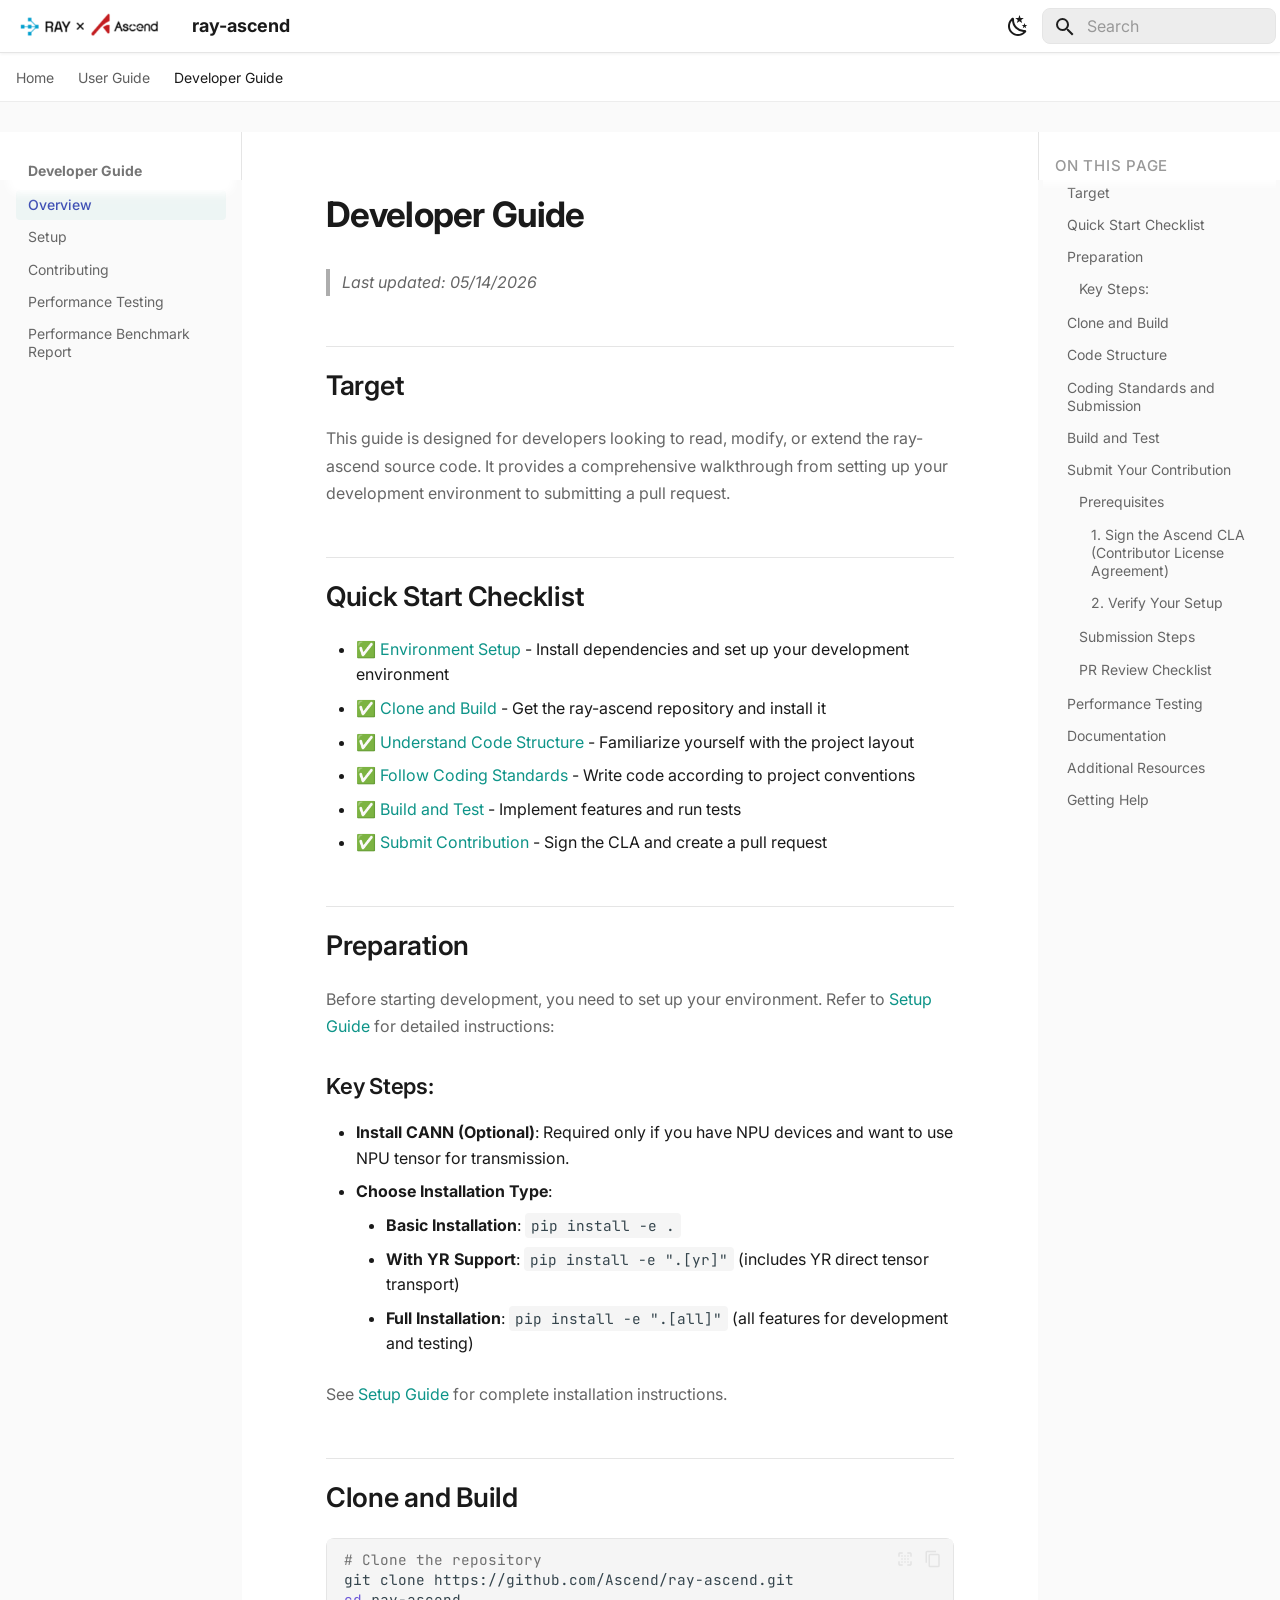
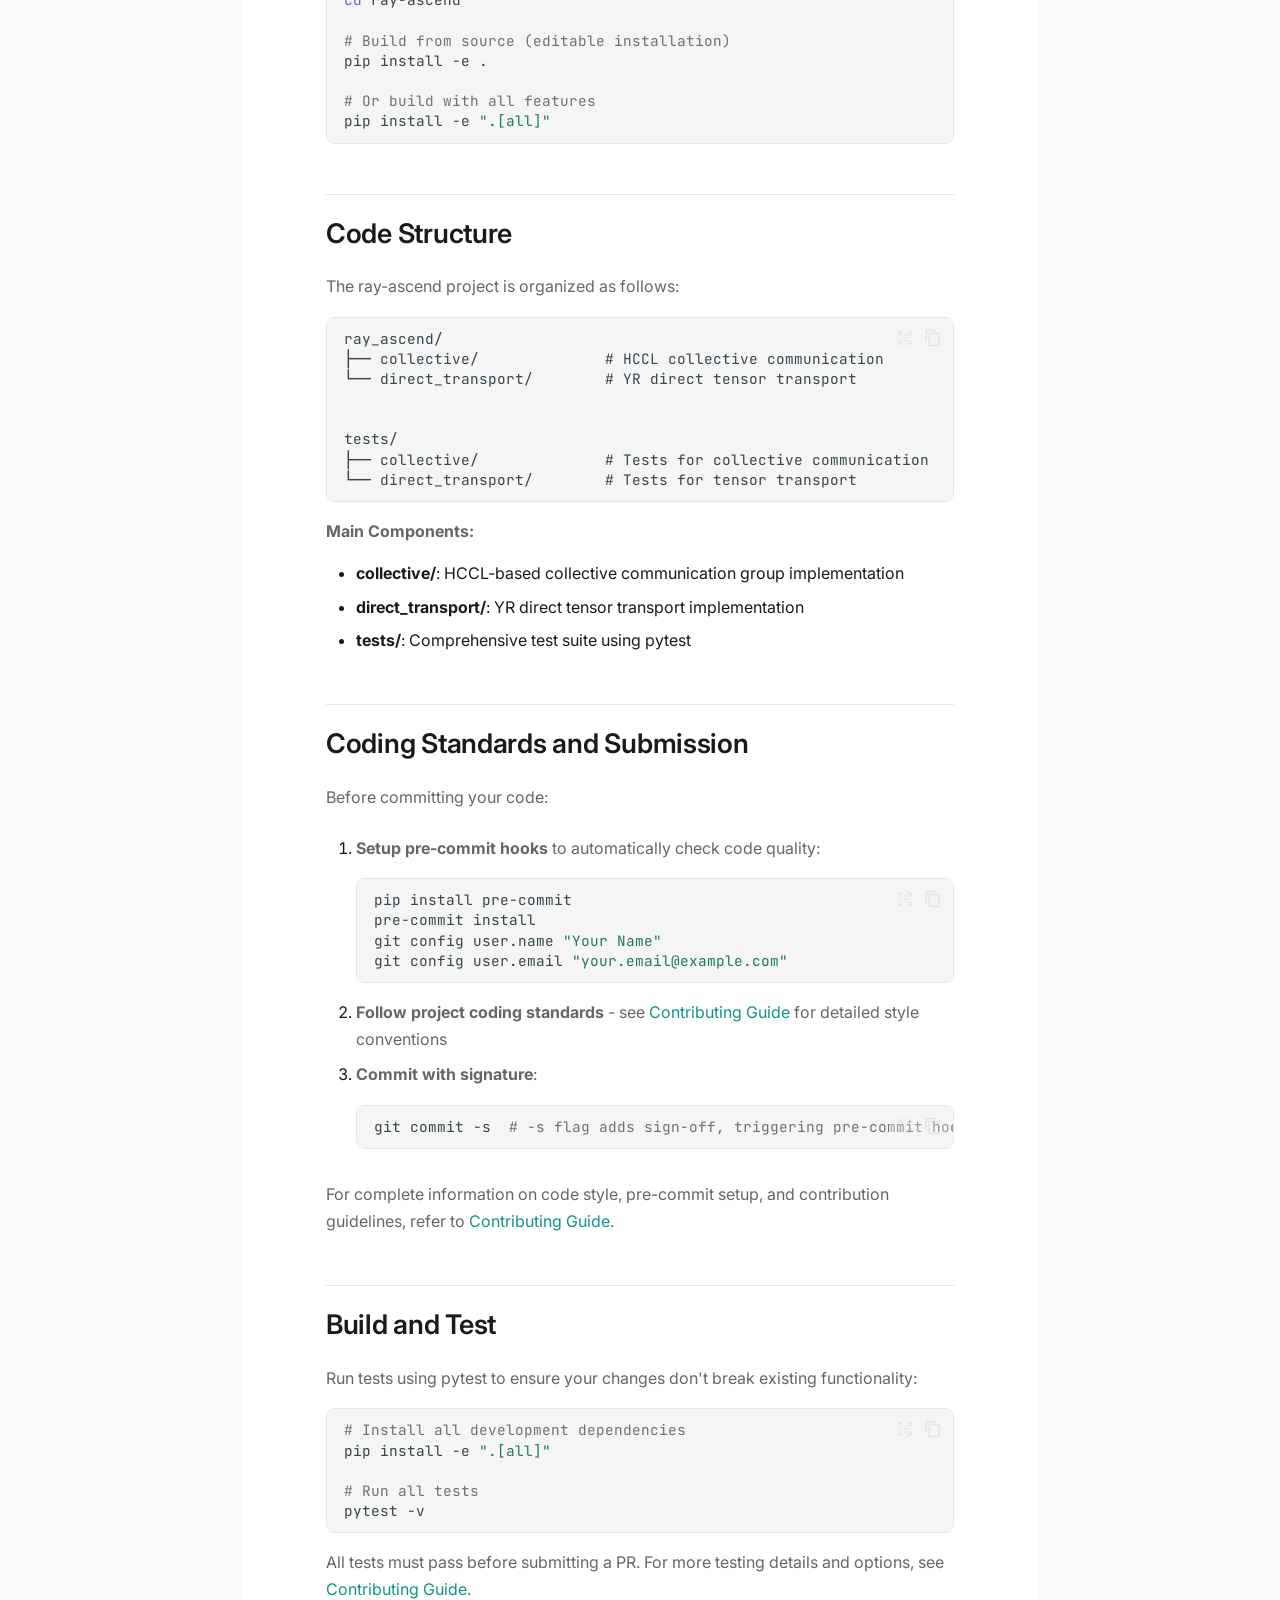
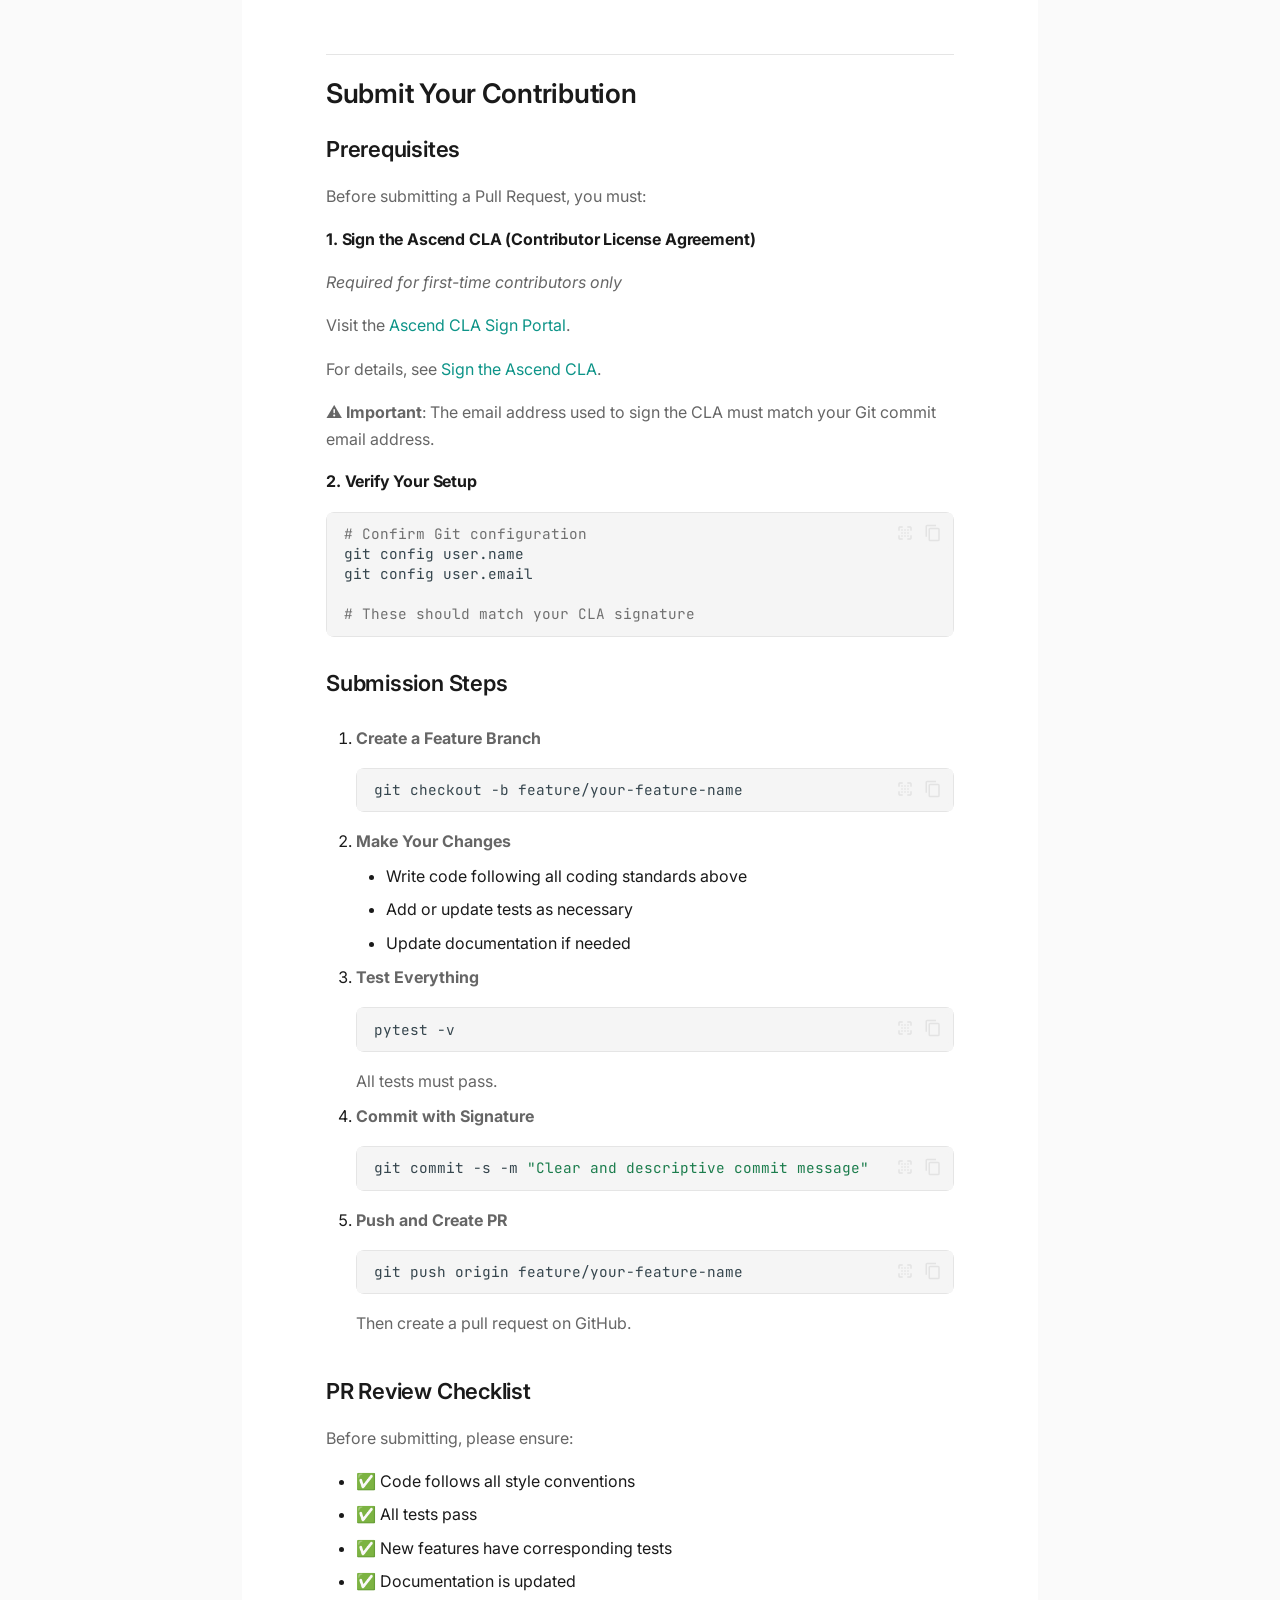
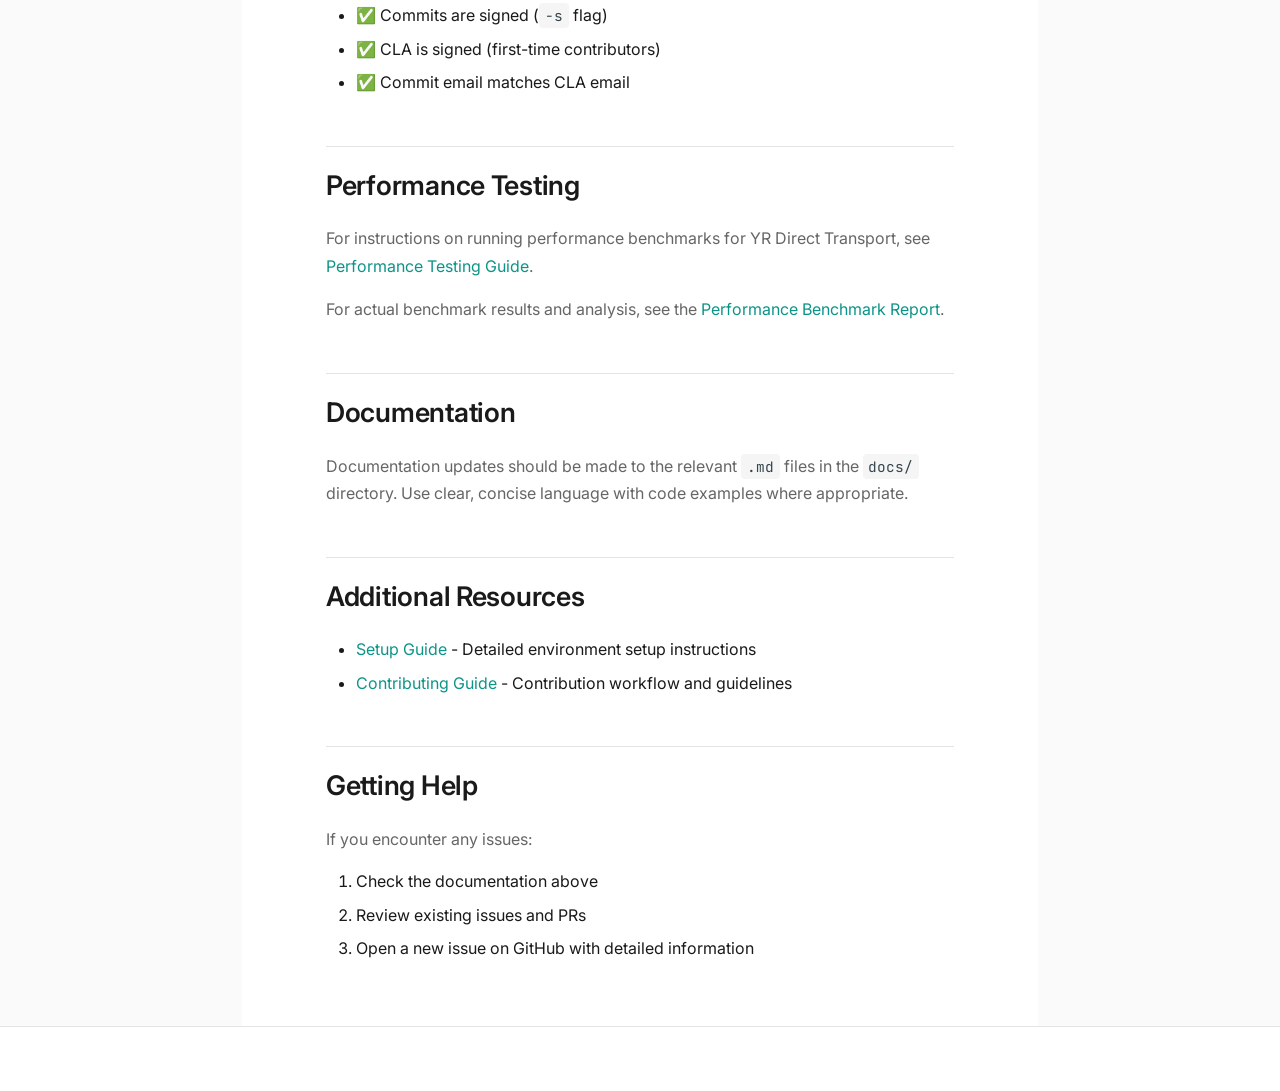
==== commit fb5a9c64: "Deployed 084ed7d with MkDocs version: 1.6.1" ====
--- a/developer_guide/index.html
+++ b/developer_guide/index.html
@@ -996,6 +996,34 @@
 
               
             
+              
+                
+  
+  
+  
+  
+    <li class="md-nav__item">
+      <a href="performance_benchmark_report/" class="md-nav__link">
+        
+  
+  
+  <span class="md-ellipsis">
+    
+  
+    Performance Benchmark Report
+  
+
+    
+  </span>
+  
+  
+
+      </a>
+    </li>
+  
+
+              
+            
           </ul>
         </nav>
       
@@ -1266,7 +1294,7 @@
 
 <h1 id="developer-guide">Developer Guide<a class="headerlink" href="#developer-guide" title="Permanent link">&para;</a></h1>
 <blockquote>
-<p><em>Last updated: 03/09/2026</em></p>
+<p><em>Last updated: 05/14/2026</em></p>
 </blockquote>
 <h2 id="target">Target<a class="headerlink" href="#target" title="Permanent link">&para;</a></h2>
 <p>This guide is designed for developers looking to read, modify, or extend the ray-ascend
@@ -1427,6 +1455,8 @@
 <h2 id="performance-testing">Performance Testing<a class="headerlink" href="#performance-testing" title="Permanent link">&para;</a></h2>
 <p>For instructions on running performance benchmarks for YR Direct Transport, see
 <a href="performance_testing/">Performance Testing Guide</a>.</p>
+<p>For actual benchmark results and analysis, see the
+<a href="performance_benchmark_report/">Performance Benchmark Report</a>.</p>
 <h2 id="documentation">Documentation<a class="headerlink" href="#documentation" title="Permanent link">&para;</a></h2>
 <p>Documentation updates should be made to the relevant <code>.md</code> files in the <code>docs/</code>
 directory. Use clear, concise language with code examples where appropriate.</p>
